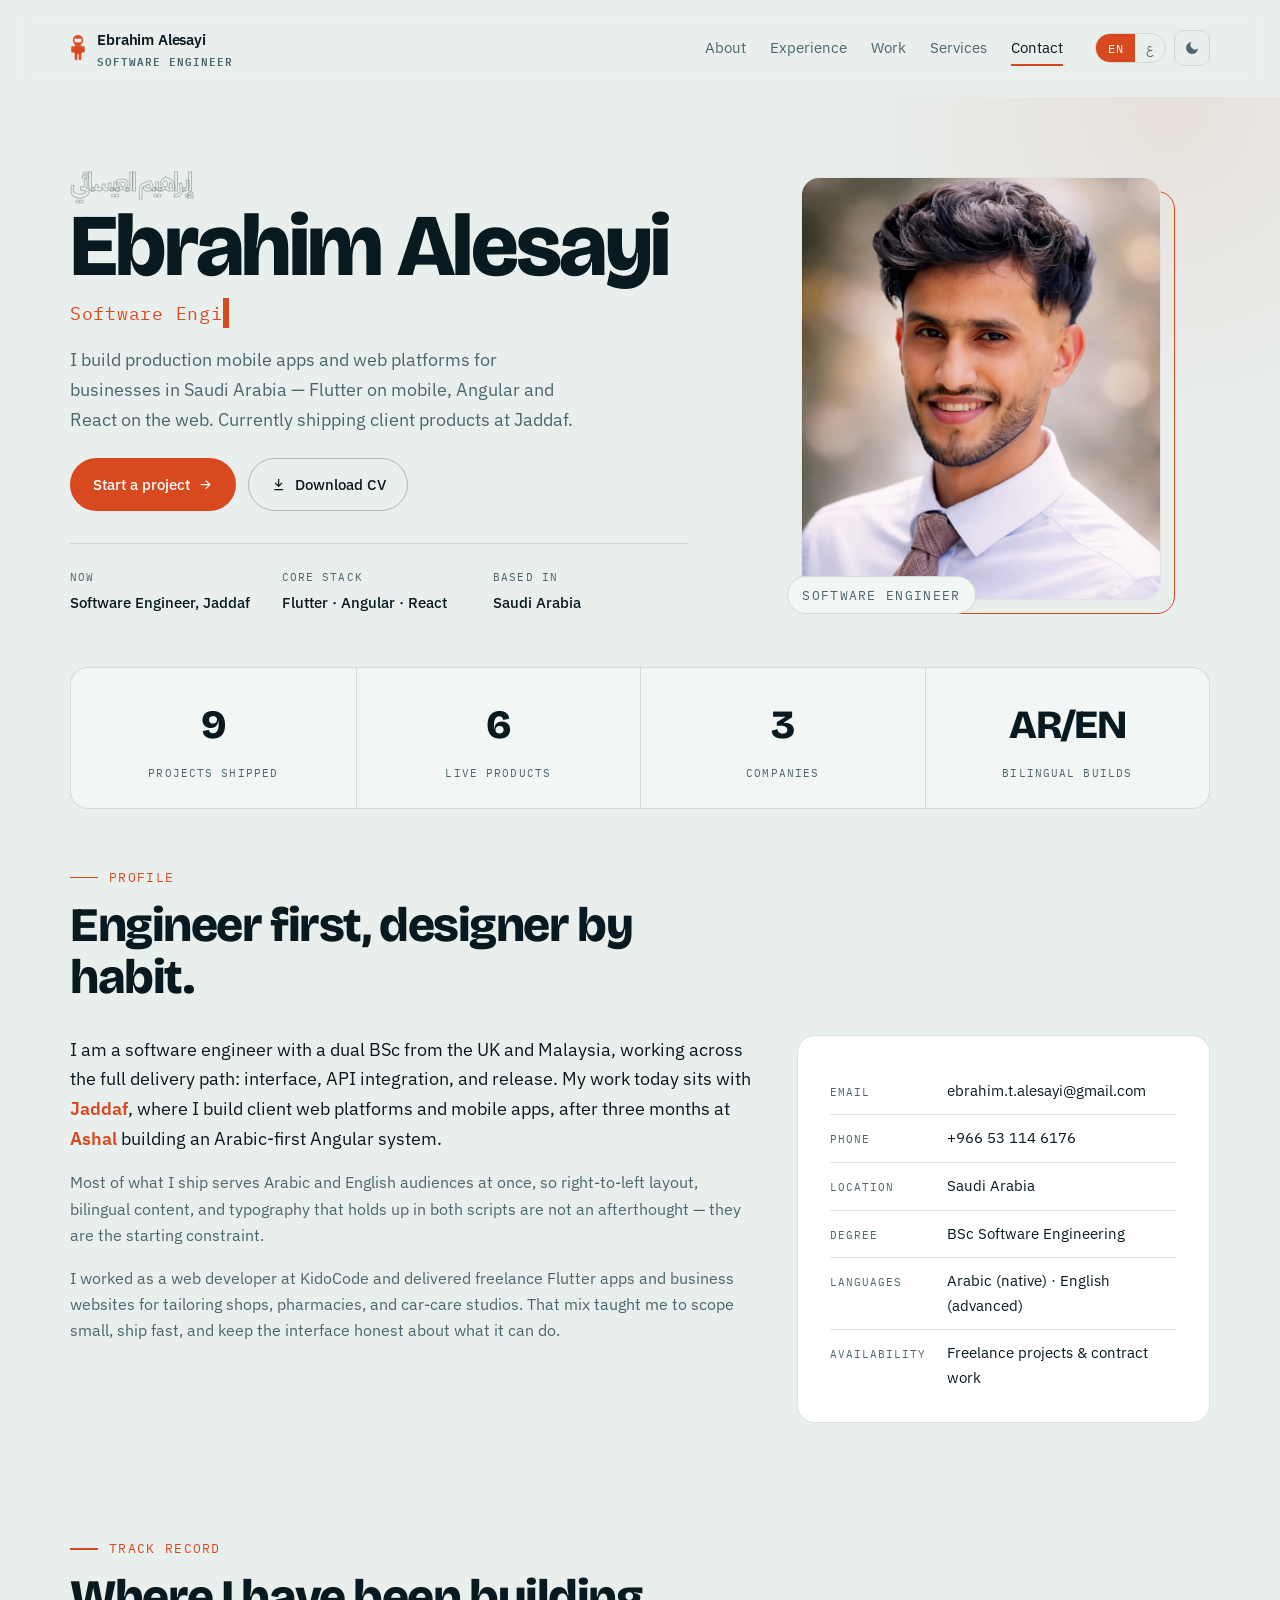
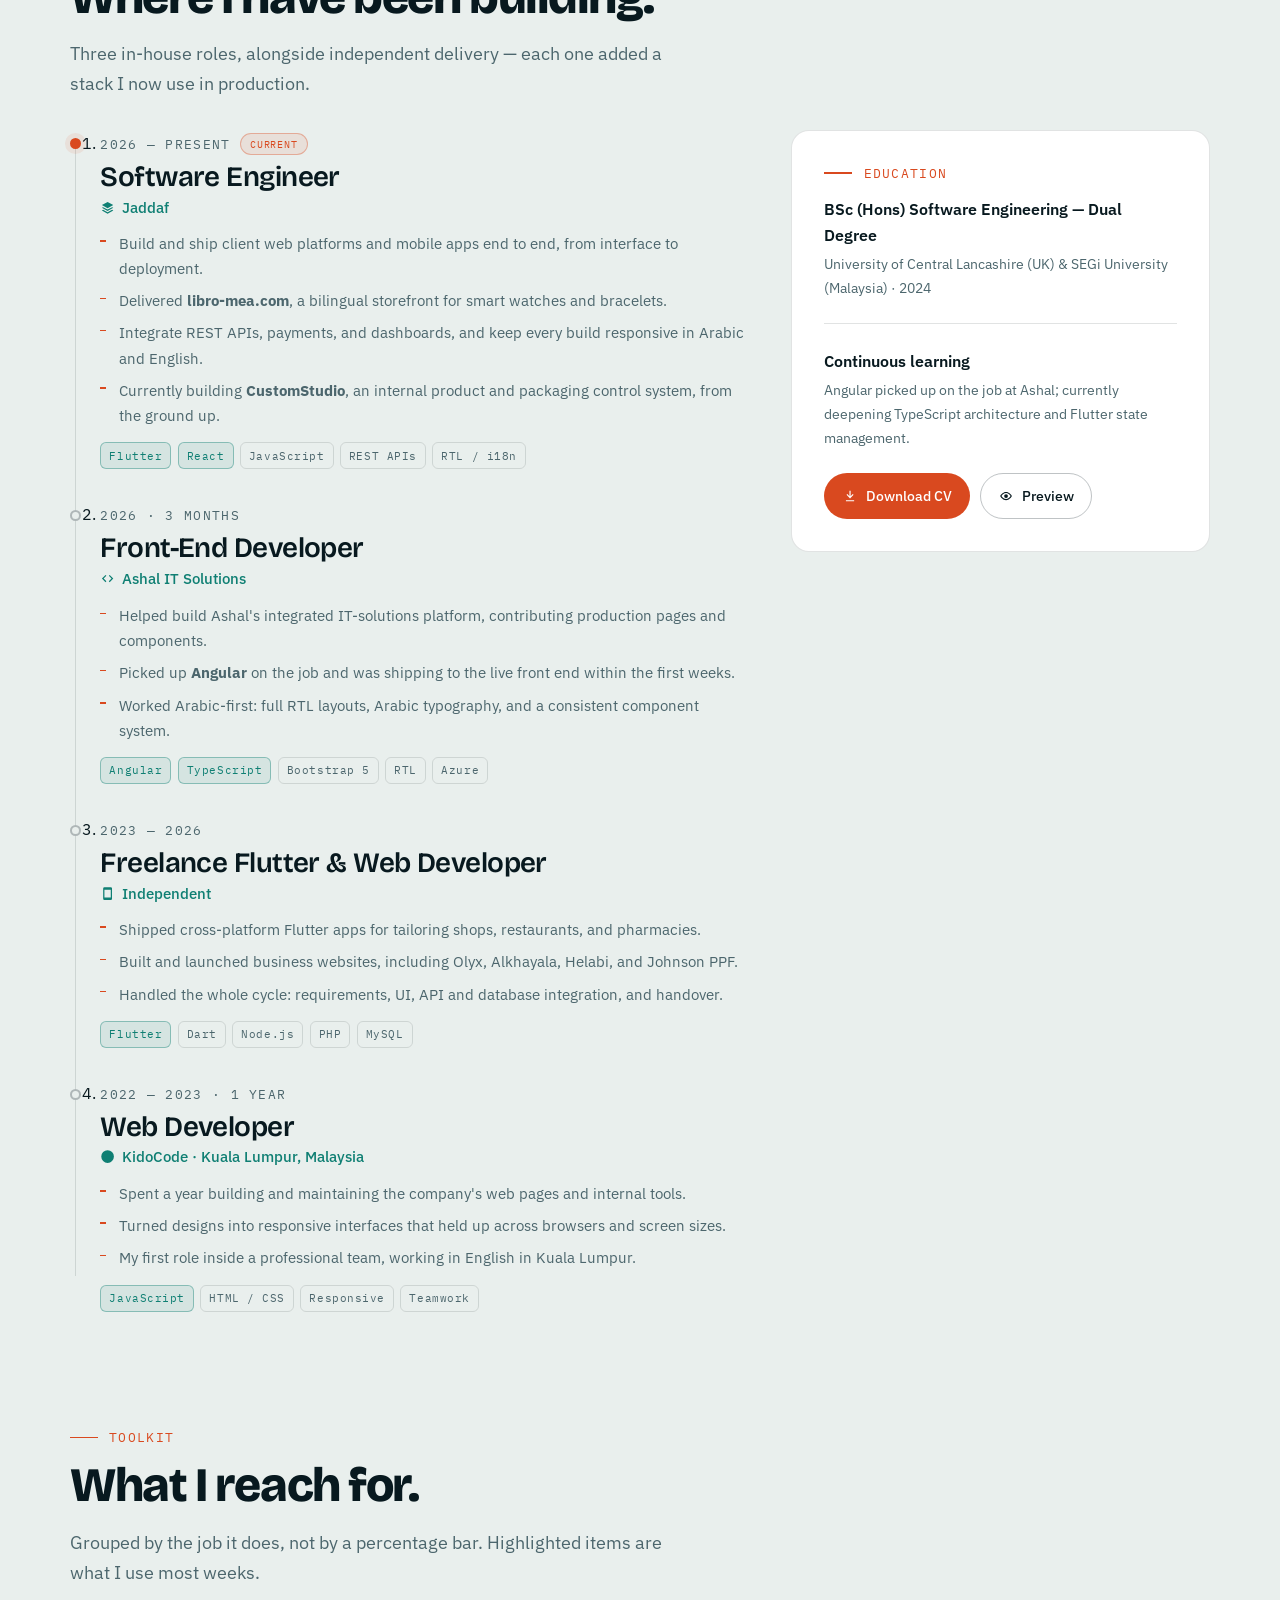
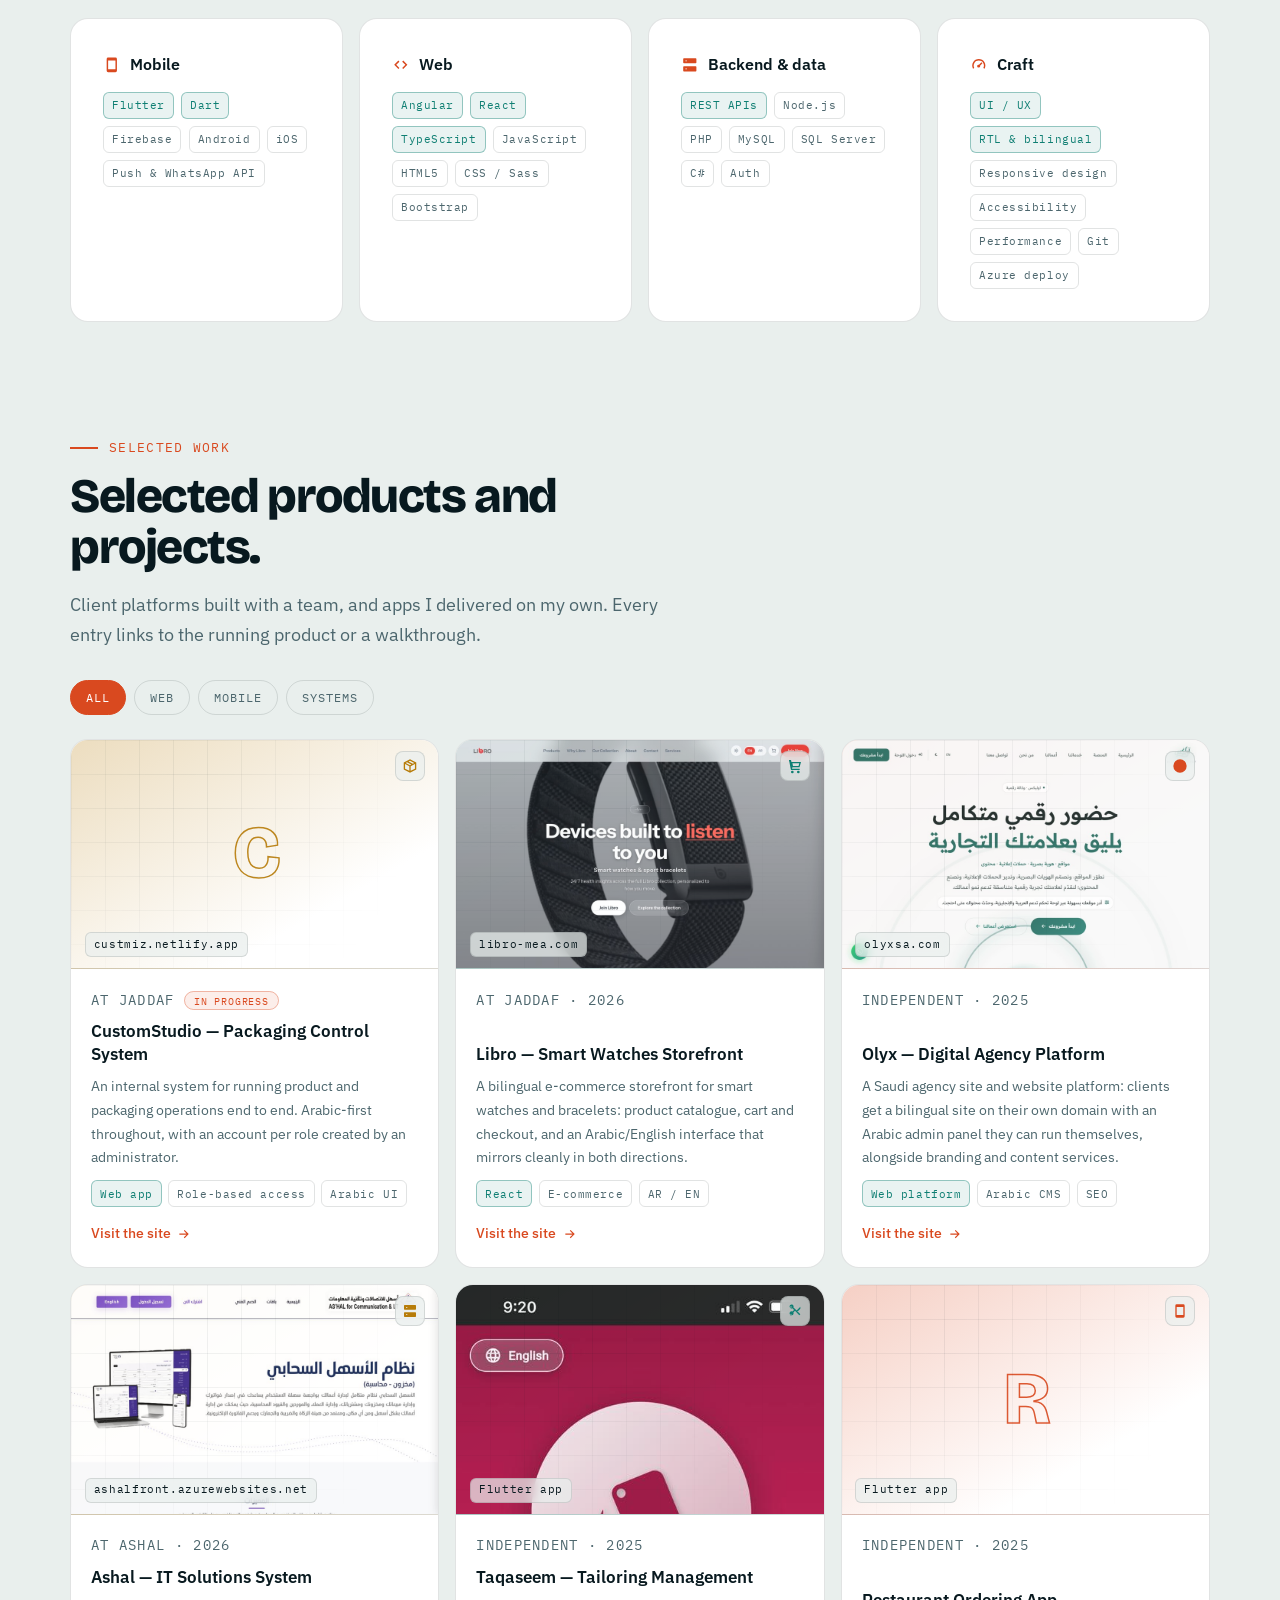
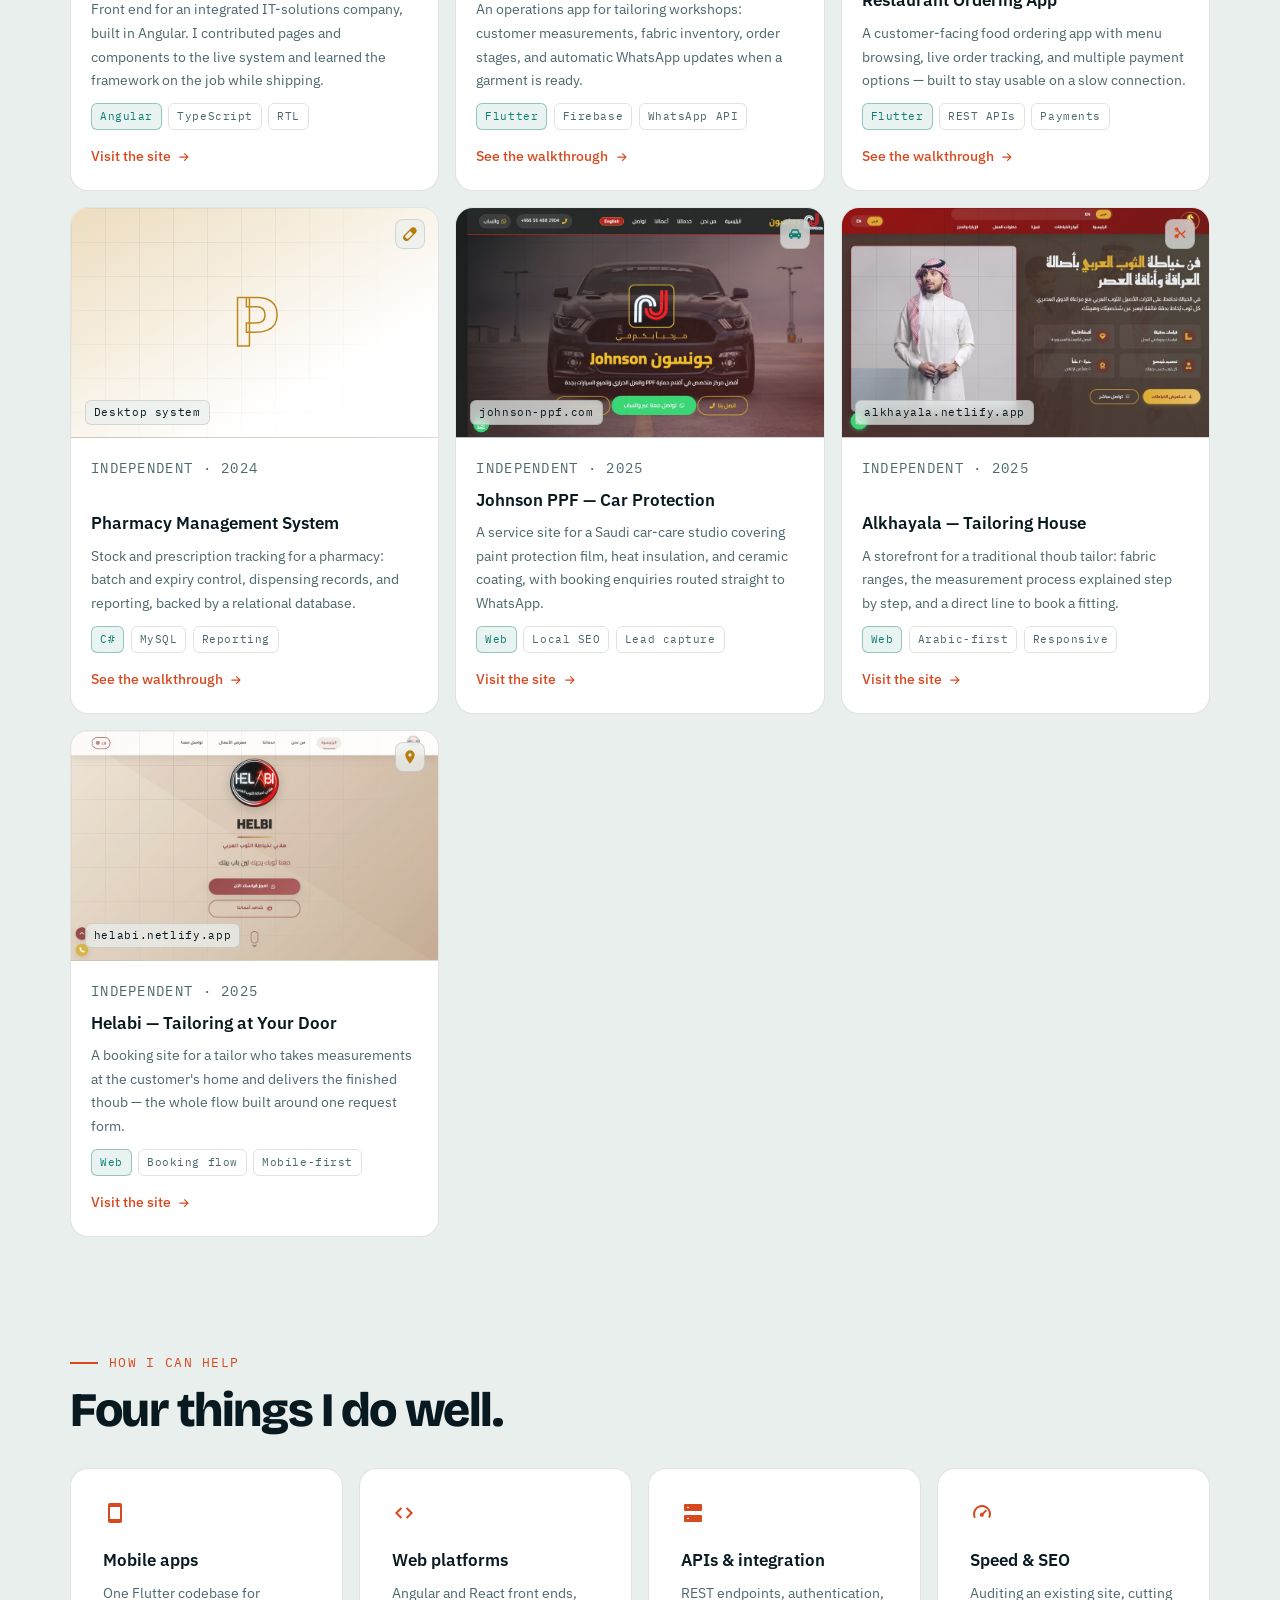
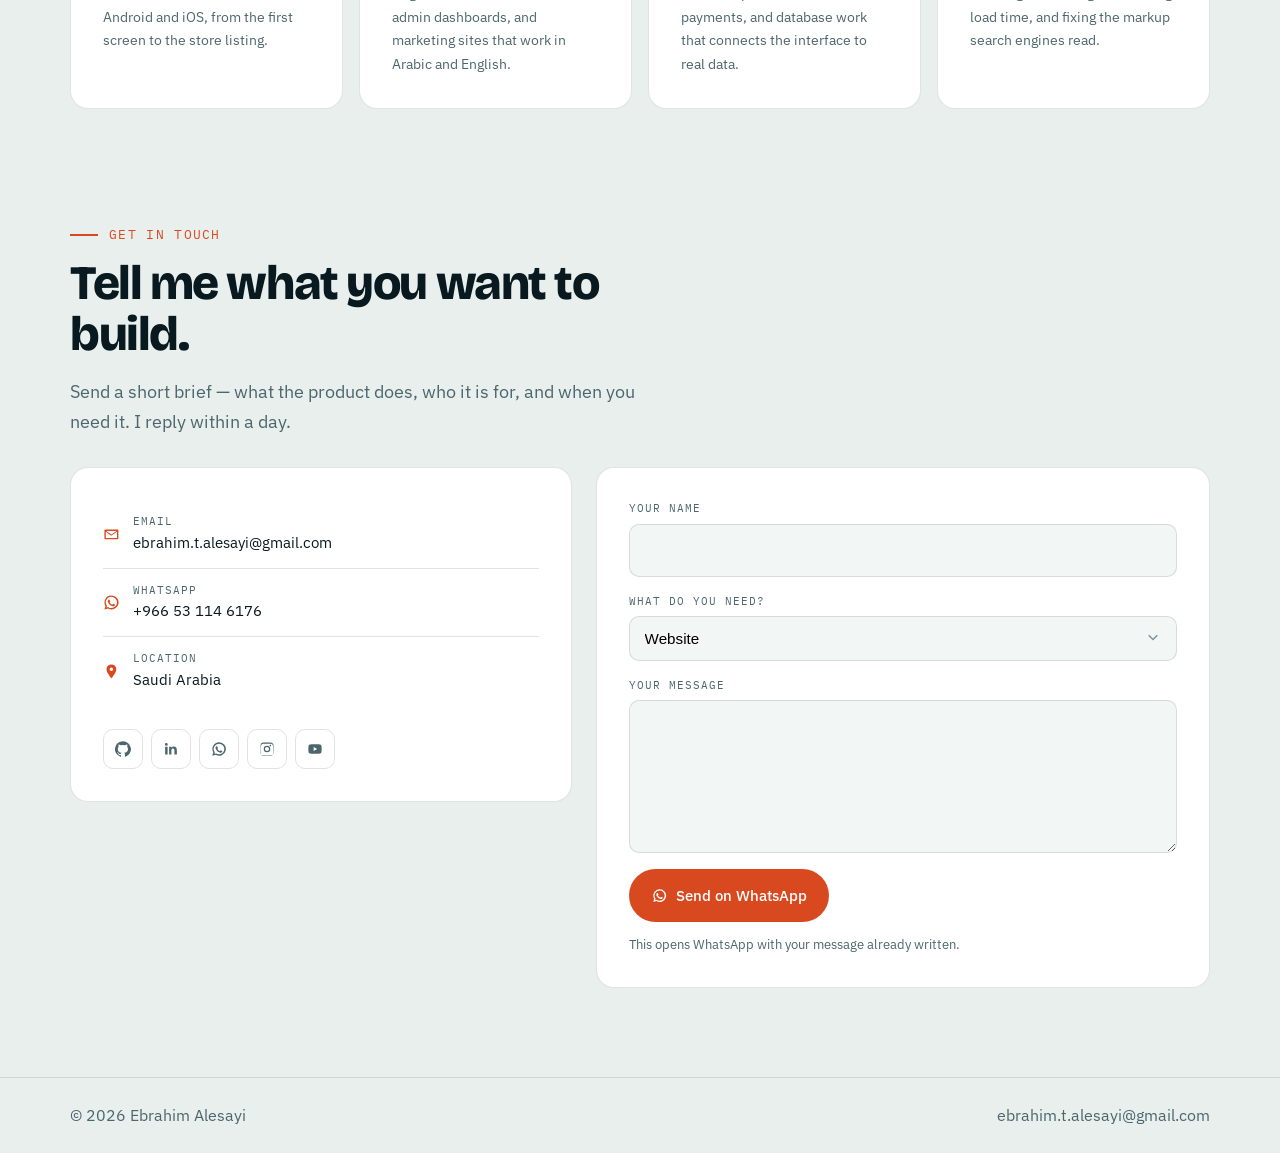
==== index.html @ 94f708e3 "Replace the template site with the current portfolio The old Bootstrap template version stays in the" ====
<!DOCTYPE html>
<html lang="en" dir="ltr">
<head>
<meta charset="UTF-8">
<meta name="viewport" content="width=device-width, initial-scale=1">
<title>Ebrahim Alesayi — Software Engineer, Web &amp; Mobile</title>
<meta name="description" content="Ebrahim Alesayi is a software engineer in Saudi Arabia building web platforms and mobile apps, front end to back end — currently at Jaddaf, previously Ashal.">
<meta name="author" content="Ebrahim Alesayi">
<meta name="theme-color" content="#08191F">
<link rel="canonical" href="https://ealesayi.netlify.app/">
<meta property="og:type" content="website">
<meta property="og:url" content="https://ealesayi.netlify.app/">
<meta property="og:title" content="Ebrahim Alesayi — Software Engineer">
<meta property="og:description" content="Web platforms and mobile apps, front end to back end, built in Saudi Arabia.">
<meta property="og:locale" content="en_US">
<meta property="og:locale:alternate" content="ar_SA">
<meta property="og:image" content="https://ealesayi.netlify.app/assets/img/og-card.jpg">
<meta property="og:image:width" content="1200">
<meta property="og:image:height" content="630">
<meta property="og:image:alt" content="Ebrahim Alesayi, Software Engineer, Web and Mobile">
<meta name="twitter:card" content="summary_large_image">
<meta name="twitter:image" content="https://ealesayi.netlify.app/assets/img/og-card.jpg">
<link rel="icon" type="image/svg+xml" href="data:image/svg+xml,%3Csvg xmlns='http://www.w3.org/2000/svg' viewBox='0 0 64 64'%3E%3Crect width='64' height='64' rx='16' fill='%23FF6A45'/%3E%3Cg fill='%23fff'%3E%3Crect x='16.5' y='30' width='6' height='15' rx='3'/%3E%3Crect x='41.5' y='30' width='6' height='15' rx='3'/%3E%3Crect x='24.5' y='45' width='6' height='17' rx='3'/%3E%3Crect x='33.5' y='45' width='6' height='17' rx='3'/%3E%3Crect x='21.5' y='27.5' width='21' height='20' rx='7'/%3E%3Cpath fill-rule='evenodd' d='M32 4a12 12 0 1 0 0 24 12 12 0 0 0 0-24zM23.5 12.6h17v3.4a5 5 0 0 1-5 5h-7a5 5 0 0 1-5-5z'/%3E%3C/g%3E%3C/svg%3E">

<script>
/* applied before first paint so the splash opens in the right theme */
(function(){try{var t=localStorage.getItem('theme')||(matchMedia('(prefers-color-scheme: light)').matches?'light':'dark');document.documentElement.setAttribute('data-theme',t);}catch(e){}})();
</script>
<link rel="preconnect" href="https://fonts.googleapis.com">
<link rel="preconnect" href="https://fonts.gstatic.com" crossorigin>
<link href="https://fonts.googleapis.com/css2?family=Bricolage+Grotesque:opsz,wght@12..96,600;12..96,800&family=IBM+Plex+Mono:wght@400;500&family=IBM+Plex+Sans:wght@400;500;600&family=IBM+Plex+Sans+Arabic:wght@400;500;600;700&display=swap" rel="stylesheet">

<script type="application/ld+json">
{
  "@context":"https://schema.org",
  "@type":"Person",
  "name":"Ebrahim Alesayi",
  "alternateName":"إبراهيم العيسائي",
  "jobTitle":"Software Engineer",
  "email":"mailto:ebrahim.t.alesayi@gmail.com",
  "address":{"@type":"PostalAddress","addressCountry":"SA"},
  "knowsLanguage":["ar","en"],
  "knowsAbout":["Flutter","Angular","React","JavaScript","TypeScript","Node.js","C#","REST APIs","SQL","UI/UX"],
  "alumniOf":[
    {"@type":"CollegeOrUniversity","name":"University of Central Lancashire (UCLan)"},
    {"@type":"CollegeOrUniversity","name":"SEGi University"}
  ],
  "sameAs":[
    "https://github.com/ealesayi",
    "https://sa.linkedin.com/in/ebrahimmatalesayi",
    "https://www.instagram.com/e_alesayi/",
    "https://www.youtube.com/channel/UCSou77la5_4vdW49zFJyF6g"
  ]
}
</script>

<style>
/* ============================================================
   Design tokens — "Red Sea ink"
   Dark is the default; light is a sea-mist ground.
   ============================================================ */
:root{
  --ink:#08191F;
  --ink-2:#0C232B;
  --surface:#102E37;
  --surface-2:#143844;
  --text:#E9E2D6;
  --muted:#93A9AD;
  --line:rgba(233,226,214,.13);
  --line-strong:rgba(233,226,214,.28);
  --coral:#FF6A45;
  --coral-soft:rgba(255,106,69,.14);
  --sea:#46C2AE;
  --sea-soft:rgba(70,194,174,.13);
  --saffron:#F0B93F;
  --shadow:0 18px 50px -24px rgba(0,0,0,.75);
  --ring:0 0 0 3px rgba(255,106,69,.45);

  --display:'Bricolage Grotesque','IBM Plex Sans Arabic',system-ui,sans-serif;
  --body:'IBM Plex Sans','IBM Plex Sans Arabic',system-ui,sans-serif;
  --mono:'IBM Plex Mono','IBM Plex Sans Arabic',ui-monospace,monospace;

  --s-1:.5rem; --s-2:.75rem; --s-3:1rem; --s-4:1.5rem;
  --s-5:2rem; --s-6:3rem; --s-7:4.5rem; --s-8:7rem;

  --t--1:.8125rem;
  --t-0:1rem;
  --t-1:1.125rem;
  --t-2:clamp(1.35rem,1.15rem + .9vw,1.75rem);
  --t-3:clamp(1.9rem,1.4rem + 2.2vw,3rem);
  --t-4:clamp(2.6rem,1.4rem + 5.4vw,5.5rem);

  --radius:18px;
  --radius-sm:10px;
  --maxw:1140px;
  color-scheme:dark;
}
html[data-theme="light"]{
  --ink:#E9EFED;
  --ink-2:#F2F6F5;
  --surface:#FFFFFF;
  --surface-2:#F6FAF9;
  --text:#08191F;
  --muted:#4C666D;
  --line:rgba(8,25,31,.12);
  --line-strong:rgba(8,25,31,.26);
  --coral:#D9491F;
  --coral-soft:rgba(217,73,31,.09);
  --sea:#0F7F73;
  --sea-soft:rgba(15,127,115,.09);
  --saffron:#B77C09;
  --shadow:0 16px 40px -26px rgba(8,25,31,.45);
  --ring:0 0 0 3px rgba(217,73,31,.35);
  color-scheme:light;
}

*,*::before,*::after{box-sizing:border-box;margin:0;padding:0}
html{scroll-behavior:smooth;scroll-padding-top:7rem;-webkit-text-size-adjust:100%}
body{
  background:var(--ink);
  color:var(--text);
  font-family:var(--body);
  font-size:var(--t-0);
  line-height:1.65;
  overflow-x:hidden;
  -webkit-font-smoothing:antialiased;
  transition:background .35s ease,color .35s ease;
}
img{max-width:100%;display:block}
a{color:inherit;text-decoration:none}
button,input,textarea{font:inherit;color:inherit}
:focus-visible{outline:none;box-shadow:var(--ring);border-radius:6px}
::selection{background:var(--coral);color:#fff}

.skip{
  position:absolute;inset-inline-start:1rem;top:-4rem;z-index:200;
  background:var(--coral);color:#fff;padding:.6rem 1rem;border-radius:8px;
  transition:top .2s ease;
}
.skip:focus{top:1rem}

.wrap{width:min(100% - 2.5rem,var(--maxw));margin-inline:auto}
@media (max-width:640px){ .wrap{width:min(100% - 2rem,var(--maxw))} }

/* ---------- shared type helpers ---------- */
.mono{
  font-family:var(--mono);
  font-size:var(--t--1);
  letter-spacing:.1em;
  text-transform:uppercase;
}
[dir="rtl"] .mono{letter-spacing:0}
.display{font-family:var(--display);font-weight:800;line-height:1.02;letter-spacing:-.03em}
[dir="rtl"] .display{letter-spacing:0;line-height:1.25}

/* ---------- reveal ---------- */
.reveal{opacity:0;transform:translateY(20px);transition:opacity .7s cubic-bezier(.22,1,.36,1),transform .7s cubic-bezier(.22,1,.36,1);transition-delay:var(--d,0ms)}
.reveal.in{opacity:1;transform:none}
@media (prefers-reduced-motion:reduce){
  html{scroll-behavior:auto}
  .reveal{opacity:1;transform:none;transition:none}
  *,*::before,*::after{animation-duration:.001ms!important;transition-duration:.001ms!important}
}

/* ---------- scroll progress ---------- */
#progress{
  position:fixed;top:0;inset-inline-start:0;height:2px;width:0;
  background:linear-gradient(90deg,var(--coral),var(--saffron),var(--sea));
  z-index:120;
}

/* ============================================================
   Splash — the astronaut runs while the work it does orbits it.
   Pure CSS, so it clears itself even if JavaScript never runs.
   ============================================================ */
.splash{
  position:fixed;inset:0;z-index:9999;
  display:grid;place-items:center;
  background:var(--ink);
  animation:splashOut .35s cubic-bezier(.7,0,.3,1) 1.5s forwards;
}
.splash-inner{display:grid;justify-items:center;gap:1.1rem}
.splash-scene{position:relative;width:230px;height:230px}

.runner{
  /* physical left, not inset-inline-start: the orbs around it are placed with
     physical coordinates too, so a logical property would shift it in Arabic */
  position:absolute;left:50%;top:50%;
  translate:-50% -50%;
  color:var(--text);
  animation:runnerIn .5s cubic-bezier(.22,1,.36,1) both;
}
.runner .astro-svg{width:38px;height:66px;display:block}
/* it stands still here — only a slow look left and right */
.splash .limb,.splash .astro-bob{animation:none}
.head{transform-box:view-box;transform-origin:32px 16px}
.runner .head{animation:lookAround 1.5s cubic-bezier(.45,0,.55,1) infinite}

.orb{
  position:absolute;width:34px;height:34px;
  display:grid;place-items:center;border-radius:11px;
  background:var(--surface);border:1px solid var(--line);
  color:var(--muted);
  animation:orbIn .5s cubic-bezier(.22,1,.36,1) both;
}
.orb .svg{width:17px;height:17px;animation:orbFloat 2.8s ease-in-out infinite}
.o1{left:98px;top:10px;animation-delay:.12s}
.o2{left:182px;top:71px;animation-delay:.21s}
.o3{left:150px;top:169px;animation-delay:.30s}
.o4{left:46px;top:169px;animation-delay:.39s;color:var(--coral);border-color:color-mix(in srgb,var(--coral) 40%,transparent)}
.o5{left:14px;top:71px;animation-delay:.48s}
.o2 .svg{animation-delay:-.5s}.o3 .svg{animation-delay:-1s}.o4 .svg{animation-delay:-1.5s}.o5 .svg{animation-delay:-2s}

.splash-name{
  font-family:var(--mono);font-size:.7rem;letter-spacing:.32em;
  color:var(--muted);animation:fadeUp .3s ease .55s both;
}
.splash-bar{display:block;width:96px;height:2px;border-radius:2px;background:var(--line);overflow:hidden}
.splash-bar i{
  display:block;height:100%;width:100%;background:var(--coral);
  transform:scaleX(0);transform-origin:left;
  animation:bar .95s linear .35s forwards;
}
[dir="rtl"] .splash-bar i{transform-origin:right}

@keyframes runnerIn{from{opacity:0;transform:scale(.8)}to{opacity:1;transform:none}}
@keyframes orbIn{from{opacity:0;transform:scale(.5)}to{opacity:1;transform:none}}
@keyframes orbFloat{0%,100%{transform:translateY(-2px)}50%{transform:translateY(2px)}}
@keyframes lookAround{
  0%{transform:perspective(240px) rotateY(0deg)}
  27%{transform:perspective(240px) rotateY(28deg)}
  60%{transform:perspective(240px) rotateY(-28deg)}
  88%,100%{transform:perspective(240px) rotateY(0deg)}
}
@keyframes fadeUp{from{opacity:0;transform:translateY(6px)}to{opacity:1;transform:none}}
@keyframes bar{to{transform:scaleX(1)}}
@keyframes splashOut{to{opacity:0;visibility:hidden;transform:scale(1.03)}}
@media (max-width:400px){.splash-scene{scale:.86}}
@media (prefers-reduced-motion:reduce){.splash{display:none}}

/* ============================================================
   One astronaut, living in the header. On page load it climbs the
   name next to it, holds on the cap, turns on the spot, then
   back-flips off and stays put. Clicking it replays the routine.
   --climb and --shift are measured in JS; --dir mirrors the whole
   routine for Arabic, both rotations included.
   ============================================================ */
.astro-svg .suit,.astro-svg .helmet,.astro-svg .limb rect{fill:currentColor}
.brand-mark .astro-bob{animation:astroBob 10s linear 1s 1 both}
.limb,.limb .tuck{transform-box:view-box}
.arm-l{transform-origin:19.5px 32px;animation:gaitB 10s linear 1s 1 both}
.arm-r{transform-origin:44.5px 32px;animation:gaitA 10s linear 1s 1 both}
.leg-l{transform-origin:27.5px 46px;animation:gaitA 10s linear 1s 1 both}
.leg-r{transform-origin:36.5px 46px;animation:gaitB 10s linear 1s 1 both}
.arm-l .tuck{transform-origin:19.5px 32px;animation:tuckArmL 10s linear 1s 1 both}
.arm-r .tuck{transform-origin:44.5px 32px;animation:tuckArmR 10s linear 1s 1 both}
.leg-l .tuck{transform-origin:27.5px 46px;animation:tuckLegL 10s linear 1s 1 both}
.leg-r .tuck{transform-origin:36.5px 46px;animation:tuckLegR 10s linear 1s 1 both}

@keyframes astroRoutine{
  0%{transform:translate(0px,0px) perspective(280px) rotateY(0deg) rotate(0deg) scale(1,1)}
  7.0%{transform:translate(0px,0px) perspective(280px) rotateY(0deg) rotate(0deg) scale(1,1)}
  11.71%{transform:translate(calc(var(--shift,30px) * var(--dir,1) * 0.143),calc(var(--climb,32px) * -0.143)) perspective(280px) rotateY(0deg) rotate(0deg) scale(1,1);animation-timing-function:ease-in-out}
  16.43%{transform:translate(calc(var(--shift,30px) * var(--dir,1) * 0.286),calc(var(--climb,32px) * -0.286)) perspective(280px) rotateY(0deg) rotate(0deg) scale(1,1);animation-timing-function:ease-in-out}
  21.14%{transform:translate(calc(var(--shift,30px) * var(--dir,1) * 0.429),calc(var(--climb,32px) * -0.429)) perspective(280px) rotateY(0deg) rotate(0deg) scale(1,1);animation-timing-function:ease-in-out}
  25.86%{transform:translate(calc(var(--shift,30px) * var(--dir,1) * 0.571),calc(var(--climb,32px) * -0.571)) perspective(280px) rotateY(0deg) rotate(0deg) scale(1,1);animation-timing-function:ease-in-out}
  30.57%{transform:translate(calc(var(--shift,30px) * var(--dir,1) * 0.714),calc(var(--climb,32px) * -0.714)) perspective(280px) rotateY(0deg) rotate(0deg) scale(1,1);animation-timing-function:ease-in-out}
  35.29%{transform:translate(calc(var(--shift,30px) * var(--dir,1) * 0.857),calc(var(--climb,32px) * -0.857)) perspective(280px) rotateY(0deg) rotate(0deg) scale(1,1);animation-timing-function:ease-in-out}
  40.0%{transform:translate(calc(var(--shift,30px) * var(--dir,1)),calc(var(--climb,32px) * -1.0)) perspective(280px) rotateY(0deg) rotate(0deg) scale(1,1);animation-timing-function:ease-in-out}
  47.0%{transform:translate(calc(var(--shift,30px) * var(--dir,1)),calc(var(--climb,32px) * -1)) perspective(280px) rotateY(0deg) rotate(0deg) scale(1,1)}
  56.0%{transform:translate(calc(var(--shift,30px) * var(--dir,1)),calc(var(--climb,32px) * -1)) perspective(280px) rotateY(calc(360deg * var(--dir,1))) rotate(0deg) scale(1,1);animation-timing-function:cubic-bezier(.5,.02,.5,.98)}
  59.0%{transform:translate(calc(var(--shift,30px) * var(--dir,1)),calc(var(--climb,32px) * -1)) perspective(280px) rotateY(calc(360deg * var(--dir,1))) rotate(0deg) scale(1.14,0.84);animation-timing-function:cubic-bezier(.2,.8,.35,1)}
  63.5%{transform:translate(calc(var(--shift,30px) * var(--dir,1) * 0.78),calc(var(--climb,32px) * -1.07)) perspective(280px) rotateY(calc(360deg * var(--dir,1))) rotate(calc(-120deg * var(--dir,1))) scale(1,1);animation-timing-function:linear}
  66.5%{transform:translate(calc(var(--shift,30px) * var(--dir,1) * 0.55),calc(var(--climb,32px) * -1.12)) perspective(280px) rotateY(calc(360deg * var(--dir,1))) rotate(calc(-200deg * var(--dir,1))) scale(1,1);animation-timing-function:cubic-bezier(.4,0,.85,.5)}
  70.0%{transform:translate(0px,0px) perspective(280px) rotateY(calc(360deg * var(--dir,1))) rotate(calc(-360deg * var(--dir,1))) scale(1,1)}
  72.0%{transform:translate(0px,0px) perspective(280px) rotateY(calc(360deg * var(--dir,1))) rotate(calc(-360deg * var(--dir,1))) scale(1.18,0.82)}
  74%{transform:translate(0px,0px) perspective(280px) rotateY(calc(360deg * var(--dir,1))) rotate(calc(-360deg * var(--dir,1))) scale(1,1)}
  100%{transform:translate(0px,0px) perspective(280px) rotateY(calc(360deg * var(--dir,1))) rotate(calc(-360deg * var(--dir,1))) scale(1,1)}
}
@keyframes gaitA{
  0%,7.0%{transform:rotate(0deg) scaleY(1)}
  9.36%{transform:rotate(17deg) scaleY(0.9);animation-timing-function:ease-in-out}
  11.71%{transform:rotate(0deg) scaleY(1);animation-timing-function:ease-in-out}
  14.07%{transform:rotate(-15deg) scaleY(1);animation-timing-function:ease-in-out}
  16.43%{transform:rotate(0deg) scaleY(1);animation-timing-function:ease-in-out}
  18.79%{transform:rotate(17deg) scaleY(0.9);animation-timing-function:ease-in-out}
  21.14%{transform:rotate(0deg) scaleY(1);animation-timing-function:ease-in-out}
  23.5%{transform:rotate(-15deg) scaleY(1);animation-timing-function:ease-in-out}
  25.86%{transform:rotate(0deg) scaleY(1);animation-timing-function:ease-in-out}
  28.21%{transform:rotate(17deg) scaleY(0.9);animation-timing-function:ease-in-out}
  30.57%{transform:rotate(0deg) scaleY(1);animation-timing-function:ease-in-out}
  32.93%{transform:rotate(-15deg) scaleY(1);animation-timing-function:ease-in-out}
  35.29%{transform:rotate(0deg) scaleY(1);animation-timing-function:ease-in-out}
  37.64%{transform:rotate(17deg) scaleY(0.9);animation-timing-function:ease-in-out}
  40.0%{transform:rotate(0deg) scaleY(1);animation-timing-function:ease-in-out}
  100%{transform:rotate(0deg) scaleY(1)}
}
@keyframes gaitB{
  0%,7.0%{transform:rotate(0deg) scaleY(1)}
  9.36%{transform:rotate(-15deg) scaleY(1);animation-timing-function:ease-in-out}
  11.71%{transform:rotate(0deg) scaleY(1);animation-timing-function:ease-in-out}
  14.07%{transform:rotate(17deg) scaleY(0.9);animation-timing-function:ease-in-out}
  16.43%{transform:rotate(0deg) scaleY(1);animation-timing-function:ease-in-out}
  18.79%{transform:rotate(-15deg) scaleY(1);animation-timing-function:ease-in-out}
  21.14%{transform:rotate(0deg) scaleY(1);animation-timing-function:ease-in-out}
  23.5%{transform:rotate(17deg) scaleY(0.9);animation-timing-function:ease-in-out}
  25.86%{transform:rotate(0deg) scaleY(1);animation-timing-function:ease-in-out}
  28.21%{transform:rotate(-15deg) scaleY(1);animation-timing-function:ease-in-out}
  30.57%{transform:rotate(0deg) scaleY(1);animation-timing-function:ease-in-out}
  32.93%{transform:rotate(17deg) scaleY(0.9);animation-timing-function:ease-in-out}
  35.29%{transform:rotate(0deg) scaleY(1);animation-timing-function:ease-in-out}
  37.64%{transform:rotate(-15deg) scaleY(1);animation-timing-function:ease-in-out}
  40.0%{transform:rotate(0deg) scaleY(1);animation-timing-function:ease-in-out}
  100%{transform:rotate(0deg) scaleY(1)}
}
@keyframes tuckLegL{
  0%,59%{transform:rotate(0deg) scaleY(1)}
  62%{transform:rotate(125deg) scaleY(0.78);animation-timing-function:ease-out}
  67%{transform:rotate(125deg) scaleY(0.78)}
  69.5%{transform:rotate(0deg) scaleY(1)}
  100%{transform:rotate(0deg) scaleY(1)}
}
@keyframes tuckLegR{
  0%,59%{transform:rotate(0deg) scaleY(1)}
  62%{transform:rotate(-125deg) scaleY(0.78);animation-timing-function:ease-out}
  67%{transform:rotate(-125deg) scaleY(0.78)}
  69.5%{transform:rotate(0deg) scaleY(1)}
  100%{transform:rotate(0deg) scaleY(1)}
}
@keyframes tuckArmL{
  0%,59%{transform:rotate(0deg) scaleY(1)}
  62%{transform:rotate(118deg) scaleY(0.74);animation-timing-function:ease-out}
  67%{transform:rotate(118deg) scaleY(0.74)}
  69.5%{transform:rotate(0deg) scaleY(1)}
  100%{transform:rotate(0deg) scaleY(1)}
}
@keyframes tuckArmR{
  0%,59%{transform:rotate(0deg) scaleY(1)}
  62%{transform:rotate(-118deg) scaleY(0.74);animation-timing-function:ease-out}
  67%{transform:rotate(-118deg) scaleY(0.74)}
  69.5%{transform:rotate(0deg) scaleY(1)}
  100%{transform:rotate(0deg) scaleY(1)}
}
@keyframes astroBob{
  0%,7.0%{transform:translateY(0)}
  8.18%{transform:translateY(-1.6px)}
  10.54%{transform:translateY(-0.4px)}
  12.89%{transform:translateY(-1.6px)}
  15.25%{transform:translateY(-0.4px)}
  17.61%{transform:translateY(-1.6px)}
  19.96%{transform:translateY(-0.4px)}
  22.32%{transform:translateY(-1.6px)}
  24.68%{transform:translateY(-0.4px)}
  27.04%{transform:translateY(-1.6px)}
  29.39%{transform:translateY(-0.4px)}
  31.75%{transform:translateY(-1.6px)}
  34.11%{transform:translateY(-0.4px)}
  36.46%{transform:translateY(-1.6px)}
  38.82%{transform:translateY(-0.4px)}
  40.0%{transform:translateY(0)}
  84%{transform:translateY(-1.6px)}
  100%{transform:translateY(0)}
}
/* no name beside it on phones, so nothing to climb */
@media (max-width:640px){
  .brand-mark{animation:none;transform:none}
  .limb,.limb .tuck,.astro-bob{animation:none}
  .limb{animation:none}
}
@media (prefers-reduced-motion:reduce){
  .brand-mark,.astro-bob,.limb,.limb .tuck{animation:none!important;transform:none!important}
}

/* ============================================================
   Nav
   ============================================================ */
.nav{
  position:sticky;top:0;z-index:100;
  backdrop-filter:blur(14px);-webkit-backdrop-filter:blur(14px);
  background:color-mix(in srgb,var(--ink) 82%,transparent);
  border-bottom:1px solid transparent;
  transition:border-color .3s ease,background .3s ease;
}
.nav.stuck{border-bottom-color:var(--line)}
.nav-in{display:flex;align-items:center;gap:var(--s-4);height:6rem}
.brand{display:flex;align-items:center;gap:.7rem;font-weight:600;letter-spacing:-.01em}
.brand-mark{
  flex:none;display:grid;place-items:center;
  color:var(--coral);
  /* @keyframes astroRoutine: plays once on load, then holds the rest pose.
     Click the mark to replay it. */
  animation:astroRoutine 10s linear 1s 1 both;
}
.brand-mark .svg{width:16px;height:27px}
.brand-mark .astro-svg{width:16px;height:27px}
[dir="rtl"] .brand-mark{--dir:-1}
.brand-name{font-size:.95rem}
.brand-role{display:block;color:var(--muted);font-family:var(--mono);font-size:.68rem;letter-spacing:.09em;text-transform:uppercase}
[dir="rtl"] .brand-role{letter-spacing:0}

.nav-links{margin-inline-start:auto;display:flex;align-items:center;gap:var(--s-4)}
.nav-links > a{
  position:relative;font-size:.92rem;color:var(--muted);
  padding-block:.35rem;transition:color .2s ease;
}
.nav-links > a::after{
  content:"";position:absolute;inset-inline-start:0;bottom:0;height:1.5px;width:0;
  background:var(--coral);transition:width .25s ease;
}
.nav-links > a:hover,.nav-links > a.current{color:var(--text)}
.nav-links > a:hover::after,.nav-links > a.current::after{width:100%}

.nav-tools{display:flex;align-items:center;gap:.5rem;margin-inline-start:.5rem}
.lang{display:flex;border:1px solid var(--line);border-radius:999px;overflow:hidden}
.lang button{
  background:none;border:0;cursor:pointer;padding:.3rem .7rem;
  font-family:var(--mono);font-size:.72rem;letter-spacing:.08em;color:var(--muted);
  transition:background .2s ease,color .2s ease;
}
.lang button[aria-pressed="true"]{background:var(--coral);color:#fff}
.icon-btn{
  width:36px;height:36px;display:grid;place-items:center;cursor:pointer;
  border:1px solid var(--line);border-radius:10px;background:none;color:var(--muted);
  transition:color .2s ease,border-color .2s ease,background .2s ease;
}
.icon-btn:hover{color:var(--text);border-color:var(--line-strong);background:var(--surface)}
.burger{display:none}
.svg{width:1em;height:1em;fill:currentColor;flex:none}

/* the scrim only exists alongside the drawer */
.nav-scrim{display:none}

@media (max-width:900px){
  /* a backdrop-filter makes .nav the containing block for its position:fixed children,
     which would trap the drawer inside the header — drop it where the drawer lives */
  .nav{backdrop-filter:none;-webkit-backdrop-filter:none;background:var(--ink)}
  .nav-in{height:4.2rem}
  /* the drawer is a child of .nav, so the close button needs to outrank it here */
  .burger{display:grid;position:relative;z-index:100}
  .nav.menu-open{background:var(--ink-2)}

  .nav-scrim{
    display:block;position:fixed;inset:0;z-index:98;
    background:rgba(3,12,16,.6);
    opacity:0;visibility:hidden;
    transition:opacity .3s ease,visibility .3s ease;
  }
  .nav-scrim.show{opacity:1;visibility:visible}

  /* slide-in drawer, anchored to the reading-end edge in both directions */
  .nav-links{
    position:fixed;z-index:99;
    inset-block:0;inset-inline-end:0;
    width:min(82vw,330px);
    flex-direction:column;align-items:stretch;gap:0;
    margin-inline-start:0;
    background:var(--ink-2);
    border-inline-start:1px solid var(--line);
    box-shadow:0 0 60px -12px rgba(0,0,0,.7);
    padding:calc(4.2rem + var(--s-4)) 1.5rem var(--s-5);
    overflow-y:auto;overscroll-behavior:contain;
    visibility:hidden;
    transform:translateX(101%);
    transition:transform .38s cubic-bezier(.22,1,.36,1),visibility .38s;
  }
  [dir="rtl"] .nav-links{transform:translateX(-101%)}
  .nav-links.open{transform:none;visibility:visible}

  .nav-links > a{
    padding-block:.95rem;border-bottom:1px solid var(--line);
    font-size:1.05rem;color:var(--text);
  }
  .nav-links > a::after{display:none}
  .nav-links > a.current{color:var(--coral)}
  /* auto margins on both sides centre the controls and push the menu to the corner */
  .nav-tools{margin-inline:auto}
  .burger{margin-inline-start:0}
  .lang button{padding:.45rem 1rem;min-height:44px}
  .icon-btn{width:44px;height:44px}
}

/* ============================================================
   Hero
   ============================================================ */
.hero{padding-block:clamp(2.25rem,5vw,4rem) clamp(2rem,4vw,3.25rem);position:relative;overflow:hidden}
.hero::before{
  content:"";position:absolute;z-index:-1;
  width:46rem;height:46rem;border-radius:50%;
  inset-block-start:-22rem;inset-inline-end:-16rem;
  background:radial-gradient(circle,var(--coral-soft),transparent 62%);
  pointer-events:none;
}
.hero-grid{display:grid;grid-template-columns:1.15fr .85fr;gap:clamp(2rem,5vw,4.5rem);align-items:center}

/* signature: the name set twice, once per script — outline above, solid below */
.name{position:relative;font-size:var(--t-4);margin-bottom:.4rem;margin-top:.25rem}
.name-ghost{
  display:block;font-size:.3em;font-weight:600;line-height:1.3;
  color:transparent;-webkit-text-stroke:1px var(--line-strong);
  margin-bottom:.1em;
}
.name-solid{display:block}

.role{
  font-family:var(--mono);font-size:clamp(.95rem,.85rem + .4vw,1.15rem);
  color:var(--coral);letter-spacing:.04em;min-height:1.7em;margin-bottom:var(--s-3);
}
.role .caret{display:inline-block;width:.6ch;background:var(--coral);color:transparent;animation:blink 1.05s steps(1) infinite}
@keyframes blink{50%{opacity:0}}

.pitch{color:var(--muted);max-width:46ch;font-size:var(--t-1);margin-bottom:var(--s-4)}
.hero-cta{display:flex;flex-wrap:wrap;gap:.75rem;margin-bottom:var(--s-5)}

.btn{
  display:inline-flex;align-items:center;gap:.55rem;cursor:pointer;
  padding:.8rem 1.35rem;border-radius:999px;border:1px solid transparent;
  font-weight:500;font-size:.95rem;
  transition:transform .2s ease,background .2s ease,border-color .2s ease,color .2s ease;
}
.btn-primary{background:var(--coral);color:#fff}
.btn-primary:hover{transform:translateY(-2px);background:color-mix(in srgb,var(--coral) 86%,#000)}
.btn-ghost{border-color:var(--line-strong);color:var(--text)}
.btn-ghost:hover{transform:translateY(-2px);border-color:var(--coral);color:var(--coral)}

.hero-facts{display:grid;grid-template-columns:repeat(3,minmax(0,1fr));gap:var(--s-3);border-top:1px solid var(--line);padding-top:var(--s-4)}
.fact dt{color:var(--muted);font-family:var(--mono);font-size:.7rem;letter-spacing:.1em;text-transform:uppercase;margin-bottom:.3rem}
[dir="rtl"] .fact dt{letter-spacing:0}
.fact dd{font-size:.92rem;font-weight:500}

/* portrait */
.portrait{position:relative;justify-self:center;width:min(100%,360px)}
.portrait-frame{
  position:absolute;inset:0;border:1px solid var(--coral);border-radius:var(--radius);
  transform:translate(14px,14px);
}
[dir="rtl"] .portrait-frame{transform:translate(-14px,14px)}
.portrait img{
  position:relative;border-radius:var(--radius);width:100%;height:auto;
  aspect-ratio:1024/1203;object-fit:cover;
  border:1px solid var(--line);background:var(--surface);
}
.portrait-tag{
  position:absolute;inset-block-end:-.9rem;inset-inline-start:-.9rem;
  background:var(--ink-2);border:1px solid var(--line);border-radius:999px;
  padding:.45rem .9rem;color:var(--muted);box-shadow:var(--shadow);
}
@media (max-width:900px){
  .hero-grid{grid-template-columns:1fr;gap:var(--s-5)}
  .portrait{order:-1;width:min(100%,260px);justify-self:start}
}
@media (max-width:520px){
  .hero-facts{grid-template-columns:1fr;gap:var(--s-2)}
  .fact{display:flex;justify-content:space-between;gap:1rem;align-items:baseline}
  .fact dt{margin-bottom:0}
}

/* ============================================================
   Metrics strip
   ============================================================ */
.metrics{
  display:grid;grid-template-columns:repeat(4,minmax(0,1fr));
  border:1px solid var(--line);border-radius:var(--radius);
  background:var(--ink-2);overflow:hidden;
}
.metric{padding:var(--s-4) var(--s-3);text-align:center;border-inline-start:1px solid var(--line)}
.metric:first-child{border-inline-start:0}
.metric b{display:block;font-family:var(--display);font-weight:800;font-size:clamp(1.7rem,1.2rem + 1.8vw,2.5rem);letter-spacing:-.03em;color:var(--text)}
.metric span{color:var(--muted);font-family:var(--mono);font-size:.7rem;letter-spacing:.1em;text-transform:uppercase}
[dir="rtl"] .metric span{letter-spacing:0}
@media (max-width:640px){
  .metrics{grid-template-columns:repeat(2,1fr)}
  .metric:nth-child(odd){border-inline-start:0}
  .metric:nth-child(n+3){border-top:1px solid var(--line)}
}

/* ============================================================
   Section shell
   ============================================================ */
.sec{padding-block:clamp(2.25rem,4.5vw,4rem)}
.sec-head{max-width:60ch;margin-bottom:clamp(1.4rem,2.4vw,2.1rem)}
.eyebrow{display:flex;align-items:center;gap:.7rem;color:var(--coral);margin-bottom:var(--s-2)}
.eyebrow::before{content:"";width:28px;height:1.5px;background:var(--coral);flex:none}
.sec-title{font-family:var(--display);font-weight:800;font-size:var(--t-3);letter-spacing:-.03em;line-height:1.08}
[dir="rtl"] .sec-title{letter-spacing:0;line-height:1.3}
.sec-lede{color:var(--muted);margin-top:var(--s-3);font-size:var(--t-1)}

.card{
  background:var(--surface);border:1px solid var(--line);border-radius:var(--radius);
  padding:clamp(1.35rem,2.6vw,2rem);
  transition:border-color .25s ease,transform .25s ease,background .25s ease;
}

/* ============================================================
   About
   ============================================================ */
.about{display:grid;grid-template-columns:1.25fr .75fr;gap:clamp(1.25rem,3vw,2.5rem);align-items:start}
.about-body p + p{margin-top:var(--s-3)}
.about-body p{color:var(--muted)}
.about-body .lead{color:var(--text);font-size:var(--t-1)}
.about-body .lead b{font-weight:600;color:var(--coral)}
.facts{display:grid;gap:0}
.facts div{display:flex;gap:.85rem;align-items:baseline;padding-block:.7rem;border-bottom:1px solid var(--line)}
.facts div:last-child{border-bottom:0;padding-bottom:0}
.facts dt{color:var(--muted);font-family:var(--mono);font-size:.7rem;letter-spacing:.09em;text-transform:uppercase;width:6.5rem;flex:none}
[dir="rtl"] .facts dt{letter-spacing:0;width:7rem}
.facts dd{font-size:.92rem;overflow-wrap:anywhere}
@media (max-width:820px){ .about{grid-template-columns:1fr} }

/* ============================================================
   Experience — the chronology is real, so it is numbered by year
   ============================================================ */
.exp{display:grid;grid-template-columns:1.55fr .95fr;gap:clamp(1.5rem,3vw,3rem);align-items:start}
.rail{position:relative;padding-inline-start:1.9rem}
.rail::before{content:"";position:absolute;inset-block:.65rem 2.2rem;inset-inline-start:5px;width:1px;background:var(--line)}
.job{position:relative;padding-bottom:var(--s-5)}
.job:last-child{padding-bottom:0}
.job::before{
  content:"";position:absolute;inset-block-start:.55rem;inset-inline-start:-1.9rem;
  width:11px;height:11px;border-radius:50%;
  background:var(--ink);border:2px solid var(--line-strong);
}
.job.now::before{background:var(--coral);border-color:var(--coral);box-shadow:0 0 0 5px var(--coral-soft)}
.job-when{display:flex;flex-wrap:wrap;align-items:center;gap:.6rem;color:var(--muted);margin-bottom:.35rem}
.chip-now{
  background:var(--coral-soft);color:var(--coral);border:1px solid color-mix(in srgb,var(--coral) 35%,transparent);
  border-radius:999px;padding:.1rem .55rem;font-family:var(--mono);font-size:.65rem;letter-spacing:.08em;text-transform:uppercase;
}
[dir="rtl"] .chip-now{letter-spacing:0}
.job h3{font-family:var(--display);font-weight:600;font-size:var(--t-2);letter-spacing:-.02em;line-height:1.2}
[dir="rtl"] .job h3{letter-spacing:0}
.job-org{color:var(--sea);font-weight:500;font-size:.95rem;margin-bottom:.7rem;display:inline-flex;align-items:center;gap:.4rem}
.job-org a{border-bottom:1px solid transparent;transition:border-color .2s ease}
.job-org a:hover{border-bottom-color:currentColor}
.job ul{list-style:none;display:grid;gap:.45rem;margin-bottom:.9rem}
.job li{position:relative;padding-inline-start:1.15rem;color:var(--muted);font-size:.95rem}
.job li::before{content:"";position:absolute;inset-inline-start:0;top:.62em;width:6px;height:1.5px;background:var(--coral)}
.tags{display:flex;flex-wrap:wrap;gap:.4rem}
.tag{
  font-family:var(--mono);font-size:.7rem;letter-spacing:.05em;
  border:1px solid var(--line);border-radius:6px;padding:.2rem .5rem;color:var(--muted);
}
[dir="rtl"] .tag{letter-spacing:0}
.tag.hl{color:var(--sea);border-color:color-mix(in srgb,var(--sea) 40%,transparent);background:var(--sea-soft)}

.aside-stack{display:grid;gap:var(--s-3)}
.edu-item + .edu-item{margin-top:var(--s-4);padding-top:var(--s-4);border-top:1px solid var(--line)}
.edu-item h4{font-weight:600;font-size:1rem;margin-bottom:.2rem}
.edu-item p{color:var(--muted);font-size:.9rem}
.cv-row{display:flex;flex-wrap:wrap;gap:.6rem;margin-top:var(--s-4)}
.cv-row .btn{padding:.65rem 1.1rem;font-size:.88rem}
@media (max-width:900px){ .exp{grid-template-columns:1fr} }

/* ============================================================
   Skills — grouped capability sets (no arbitrary star ratings)
   ============================================================ */
.skills{display:grid;grid-template-columns:repeat(auto-fit,minmax(238px,1fr));gap:var(--s-3)}
.skill-group:hover{border-color:var(--line-strong);transform:translateY(-3px)}
.skill-group h3{display:flex;align-items:center;gap:.6rem;font-family:var(--body);font-weight:600;font-size:1rem;margin-bottom:.9rem}
.skill-group h3 .svg{color:var(--coral);font-size:1.1rem}
.skill-group .tags{gap:.45rem}

/* ============================================================
   Work
   ============================================================ */
.filters{display:flex;flex-wrap:wrap;gap:.5rem;margin-bottom:var(--s-4)}
.filter{
  cursor:pointer;background:none;border:1px solid var(--line);border-radius:999px;
  padding:.42rem .95rem;color:var(--muted);
  font-family:var(--mono);font-size:.72rem;letter-spacing:.08em;text-transform:uppercase;
  transition:color .2s ease,border-color .2s ease,background .2s ease;
}
[dir="rtl"] .filter{letter-spacing:0}
.filter:hover{color:var(--text);border-color:var(--line-strong)}
.filter[aria-pressed="true"]{background:var(--coral);border-color:var(--coral);color:#fff}

.work{display:grid;grid-template-columns:repeat(auto-fill,minmax(300px,1fr));gap:var(--s-3)}
.proj{
  display:flex;flex-direction:column;overflow:hidden;padding:0;
  background:var(--surface);border:1px solid var(--line);border-radius:var(--radius);
  transition:border-color .25s ease,transform .25s ease,box-shadow .25s ease;
}
.proj:hover{transform:translateY(-4px);border-color:var(--line-strong);box-shadow:var(--shadow)}
.proj.hide{display:none}

/* generated cover: a tinted field + outlined initial + domain */
.cover{
  position:relative;aspect-ratio:16/10;overflow:hidden;
  display:grid;place-items:center;
  border-bottom:1px solid var(--line);
  background:
    linear-gradient(150deg,color-mix(in srgb,var(--hue) 26%,var(--surface)),var(--surface) 72%);
}
.cover::after{
  content:"";position:absolute;inset:0;
  background-image:linear-gradient(var(--line) 1px,transparent 1px),linear-gradient(90deg,var(--line) 1px,transparent 1px);
  background-size:34px 34px;
  mask-image:radial-gradient(circle at 30% 25%,#000,transparent 78%);
  -webkit-mask-image:radial-gradient(circle at 30% 25%,#000,transparent 78%);
  opacity:.55;
}
.cover-initial{
  font-family:var(--display);font-weight:800;font-size:clamp(3.2rem,9vw,4.6rem);
  letter-spacing:-.05em;color:transparent;-webkit-text-stroke:1.5px var(--hue);opacity:.9;
}
.cover-photo{position:absolute;inset:0;width:100%;height:100%;object-fit:cover;object-position:top center;opacity:.9}
.cover-domain{
  position:absolute;inset-block-end:.7rem;inset-inline-start:.85rem;z-index:2;
  font-family:var(--mono);font-size:.68rem;letter-spacing:.06em;
  color:var(--text);background:color-mix(in srgb,var(--ink) 72%,transparent);
  border:1px solid var(--line);border-radius:6px;padding:.16rem .5rem;
  backdrop-filter:blur(6px);-webkit-backdrop-filter:blur(6px);
}
[dir="rtl"] .cover-domain{letter-spacing:0;direction:ltr}
.cover-kind{
  position:absolute;inset-block-start:.7rem;inset-inline-end:.85rem;z-index:2;
  width:30px;height:30px;border-radius:8px;display:grid;place-items:center;
  background:color-mix(in srgb,var(--ink) 72%,transparent);border:1px solid var(--line);color:var(--hue);
  backdrop-filter:blur(6px);-webkit-backdrop-filter:blur(6px);
}
.proj-body{padding:1.15rem 1.25rem 1.35rem;display:flex;flex-direction:column;gap:.55rem;flex:1}
.proj-org{color:var(--muted);font-family:var(--mono);font-size:.68rem;letter-spacing:.09em;text-transform:uppercase}
[dir="rtl"] .proj-org{letter-spacing:0}
.proj h3{font-weight:600;font-size:1.08rem;line-height:1.3}
.proj p{color:var(--muted);font-size:.9rem;flex:1}
.proj .tags{margin-top:.15rem}
.proj-link{
  display:inline-flex;align-items:center;gap:.4rem;margin-top:.4rem;
  color:var(--coral);font-size:.88rem;font-weight:500;
}
.proj-link .svg{transition:transform .2s ease}
.proj-link:hover .svg{transform:translateX(3px)}
[dir="rtl"] .proj-link:hover .svg{transform:translateX(-3px) scaleX(-1)}
[dir="rtl"] .proj-link .svg{transform:scaleX(-1)}

/* ============================================================
   Services
   ============================================================ */
.services{display:grid;grid-template-columns:repeat(auto-fit,minmax(240px,1fr));gap:var(--s-3)}
.service{position:relative;overflow:hidden}
.service:hover{transform:translateY(-3px);border-color:var(--line-strong)}
.service .svg{font-size:1.5rem;color:var(--coral);margin-bottom:.9rem}
.service h3{font-weight:600;font-size:1.05rem;margin-bottom:.4rem}
.service p{color:var(--muted);font-size:.9rem}


/* ============================================================
   Contact
   ============================================================ */
.contact{display:grid;grid-template-columns:.9fr 1.1fr;gap:var(--s-4);align-items:start}
.reach{display:grid;gap:0;margin-bottom:var(--s-4)}
.reach a,.reach div{display:flex;align-items:center;gap:.85rem;padding-block:.8rem;border-bottom:1px solid var(--line)}
.reach a:last-child,.reach div:last-child{border-bottom:0}
.reach .svg{color:var(--coral);font-size:1.05rem}
.reach b{display:block;font-family:var(--mono);font-size:.66rem;letter-spacing:.09em;text-transform:uppercase;color:var(--muted);font-weight:400}
[dir="rtl"] .reach b{letter-spacing:0}
.reach span{font-size:.93rem;overflow-wrap:anywhere}
.socials{display:flex;gap:.5rem;flex-wrap:wrap}
.socials a{
  width:40px;height:40px;border-radius:10px;display:grid;place-items:center;
  border:1px solid var(--line);color:var(--muted);
  transition:color .2s ease,border-color .2s ease,transform .2s ease,background .2s ease;
}
.socials a:hover{color:var(--coral);border-color:var(--coral);transform:translateY(-2px);background:var(--coral-soft)}

.field{display:grid;gap:.35rem;margin-bottom:var(--s-3)}
.field label{font-family:var(--mono);font-size:.68rem;letter-spacing:.09em;text-transform:uppercase;color:var(--muted)}
[dir="rtl"] .field label{letter-spacing:0}
.field input,.field textarea,.field select{
  width:100%;background:var(--ink-2);border:1px solid var(--line);border-radius:var(--radius-sm);
  padding:.8rem .9rem;font-size:.95rem;transition:border-color .2s ease,background .2s ease;
}
.field input:focus,.field textarea:focus,.field select:focus{border-color:var(--coral);outline:none;box-shadow:none}
.field select{
  appearance:none;-webkit-appearance:none;cursor:pointer;
  background-image:url("data:image/svg+xml,%3Csvg xmlns='http://www.w3.org/2000/svg' viewBox='0 0 24 24' fill='%237E9298'%3E%3Cpath d='M12 15.4 5.6 9l1.4-1.4 5 5 5-5L18.4 9z'/%3E%3C/svg%3E");
  background-repeat:no-repeat;background-size:18px;
  background-position:right .85rem center;padding-inline-end:2.3rem;
}
[dir="rtl"] .field select{background-position:left .85rem center;padding-inline-end:.9rem;padding-inline-start:2.3rem}
.field textarea{resize:vertical;min-height:7rem}
.form-note{color:var(--muted);font-size:.8rem;margin-top:.75rem}
@media (max-width:820px){ .contact{grid-template-columns:1fr} }

/* ============================================================
   Footer + back to top
   ============================================================ */
.foot{border-top:1px solid var(--line);margin-top:var(--s-5);padding-block:var(--s-4)}
.foot-in{display:flex;flex-wrap:wrap;gap:var(--s-3);align-items:center;justify-content:space-between;color:var(--muted)}
.foot-in a:hover{color:var(--coral)}
#toTop{
  position:fixed;inset-block-end:1.25rem;inset-inline-end:1.25rem;z-index:90;
  width:44px;height:44px;border-radius:12px;cursor:pointer;
  background:var(--coral);color:#fff;border:0;display:grid;place-items:center;
  opacity:0;visibility:hidden;transform:translateY(10px);
  transition:opacity .3s ease,transform .3s ease,visibility .3s;
  box-shadow:var(--shadow);
}
#toTop.show{opacity:1;visibility:visible;transform:none}
/* ============================================================
   Small screens — spacing, tap targets, and no iOS focus zoom
   ============================================================ */
@media (max-width:640px){
  /* the full name is the first thing in the hero, so the bar keeps only the mark */
  .brand-name,.brand-role{display:none}
  .hero{padding-block:2.5rem 3rem}
  .hero-cta .btn{flex:1 1 auto;justify-content:center}
  .socials a{width:44px;height:44px}
  .filters{gap:.4rem}
  .filter{padding:.45rem .85rem;min-height:42px}
  .proj-link,.reach a{min-height:44px}
  /* 16px keeps iOS Safari from zooming the page when a field is focused */
  .field input,.field textarea,.field select{font-size:16px}
  .work{grid-template-columns:1fr}
  .cover{aspect-ratio:16/11}
}
@media (max-width:440px){
  .facts div{flex-direction:column;gap:.15rem;align-items:flex-start}
  .facts dt{width:auto}
  .metrics{grid-template-columns:1fr}
  .metric{border-inline-start:0;border-top:1px solid var(--line)}
  .metric:first-child{border-top:0}
  .metric:nth-child(n+3){border-top:1px solid var(--line)}
  .portrait{width:min(100%,220px)}
  .rail{padding-inline-start:1.5rem}
  .job::before{inset-inline-start:-1.5rem}
}
/* long domains must not spill out of a project cover */
.cover-domain{max-width:calc(100% - 1.7rem);overflow:hidden;text-overflow:ellipsis;white-space:nowrap}
</style>
</head>
<body>
<div class="splash" id="splash" aria-hidden="true">
  <div class="splash-inner">
    <div class="splash-scene">
      <span class="orb o1"><svg class="svg"><use href="#i-browser"/></svg></span>
      <span class="orb o2"><svg class="svg"><use href="#i-mobile"/></svg></span>
      <span class="orb o3"><svg class="svg"><use href="#i-seo"/></svg></span>
      <span class="orb o4"><svg class="svg"><use href="#i-tags"/></svg></span>
      <span class="orb o5"><svg class="svg"><use href="#i-braces"/></svg></span>
      <span class="runner"><svg class="astro-svg" viewBox="14 2 36 62" fill="none">
          <g class="astro-bob">
            <g class="limb arm-l"><rect x="16.5" y="30" width="6" height="15" rx="3"/></g>
            <g class="limb arm-r"><rect x="41.5" y="30" width="6" height="15" rx="3"/></g>
            <g class="limb leg-l"><rect x="24.5" y="45" width="6" height="17" rx="3"/></g>
            <g class="limb leg-r"><rect x="33.5" y="45" width="6" height="17" rx="3"/></g>
            <rect class="suit" x="21.5" y="27.5" width="21" height="20" rx="7"/>
            <g class="head"><path class="helmet" fill-rule="evenodd" clip-rule="evenodd" d="M32 4a12 12 0 1 0 0 24 12 12 0 0 0 0-24zM23.5 12.6h17v3.4a5 5 0 0 1-5 5h-7a5 5 0 0 1-5-5z"/></g>
          </g>
        </svg></span>
    </div>
    <p class="splash-name">EBRAHIM ALESAYI</p>
    <span class="splash-bar"><i></i></span>
  </div>
</div>

<a class="skip" href="#main" data-i18n="skip">Skip to content</a>
<div id="progress"></div>

<svg width="0" height="0" style="position:absolute" aria-hidden="true" focusable="false"><defs>
<symbol id="i-menu" viewBox="0 0 24 24"><path d="M3 6h18v2H3zm0 5h18v2H3zm0 5h18v2H3z"/></symbol>
<symbol id="i-close" viewBox="0 0 24 24"><path d="M18.3 5.7 12 12l6.3 6.3-1.4 1.4L10.6 13.4 4.3 19.7 2.9 18.3 9.2 12 2.9 5.7l1.4-1.4L10.6 10.6l6.3-6.3z"/></symbol>
<symbol id="i-sun" viewBox="0 0 24 24"><path d="M12 17a5 5 0 1 1 0-10 5 5 0 0 1 0 10zm0-13.5a1 1 0 0 1 1 1V6a1 1 0 1 1-2 0V4.5a1 1 0 0 1 1-1zm0 15a1 1 0 0 1 1 1V21a1 1 0 1 1-2 0v-1.5a1 1 0 0 1 1-1zM3.5 12a1 1 0 0 1 1-1H6a1 1 0 1 1 0 2H4.5a1 1 0 0 1-1-1zm14.5 0a1 1 0 0 1 1-1h1.5a1 1 0 1 1 0 2H19a1 1 0 0 1-1-1zM5.6 5.6a1 1 0 0 1 1.4 0l1.1 1.1a1 1 0 0 1-1.4 1.4L5.6 7a1 1 0 0 1 0-1.4zm10.3 10.3a1 1 0 0 1 1.4 0l1.1 1.1a1 1 0 0 1-1.4 1.4l-1.1-1.1a1 1 0 0 1 0-1.4zm2.5-10.3a1 1 0 0 1 0 1.4L17.3 8.1a1 1 0 1 1-1.4-1.4L17 5.6a1 1 0 0 1 1.4 0zM8.1 15.9a1 1 0 0 1 0 1.4L7 18.4A1 1 0 0 1 5.6 17l1.1-1.1a1 1 0 0 1 1.4 0z"/></symbol>
<symbol id="i-moon" viewBox="0 0 24 24"><path d="M21 12.8A9 9 0 1 1 11.2 3a7 7 0 0 0 9.8 9.8z"/></symbol>
<symbol id="i-arrow-up" viewBox="0 0 24 24"><path d="M12 4l7 7-1.4 1.4L13 7.8V20h-2V7.8L6.4 12.4 5 11z"/></symbol>
<symbol id="i-arrow-right" viewBox="0 0 24 24"><path d="M13 5l7 7-7 7-1.4-1.4 4.6-4.6H4v-2h12.2l-4.6-4.6z"/></symbol>
<symbol id="i-mail" viewBox="0 0 24 24"><path d="M3 5h18a1 1 0 0 1 1 1v12a1 1 0 0 1-1 1H3a1 1 0 0 1-1-1V6a1 1 0 0 1 1-1zm17 3.2-7.9 5.3a.9.9 0 0 1-1 0L4 8.2V17h16zM4.6 7l7.4 5 7.4-5z"/></symbol>
<symbol id="i-pin" viewBox="0 0 24 24"><path d="M12 2a7 7 0 0 1 7 7c0 5-7 13-7 13S5 14 5 9a7 7 0 0 1 7-7zm0 9.5A2.5 2.5 0 1 0 12 6.5a2.5 2.5 0 0 0 0 5z"/></symbol>
<symbol id="i-mobile" viewBox="0 0 24 24"><path d="M7 2h10a2 2 0 0 1 2 2v16a2 2 0 0 1-2 2H7a2 2 0 0 1-2-2V4a2 2 0 0 1 2-2zm0 4v12h10V6zm4 13h2v1h-2z"/></symbol>
<symbol id="i-brand" viewBox="14 2 36 62"><rect x="16.5" y="30" width="6" height="15" rx="3"/><rect x="41.5" y="30" width="6" height="15" rx="3"/><rect x="24.5" y="45" width="6" height="17" rx="3"/><rect x="33.5" y="45" width="6" height="17" rx="3"/><rect x="21.5" y="27.5" width="21" height="20" rx="7"/><path fill-rule="evenodd" clip-rule="evenodd" d="M32 4a12 12 0 1 0 0 24 12 12 0 0 0 0-24zM23.5 12.6h17v3.4a5 5 0 0 1-5 5h-7a5 5 0 0 1-5-5z"/></symbol>
<symbol id="i-code" viewBox="0 0 24 24"><path d="M8.7 6.3 3 12l5.7 5.7 1.4-1.4L5.8 12l4.3-4.3zm6.6 0-1.4 1.4L18.2 12l-4.3 4.3 1.4 1.4L21 12z"/></symbol>
<symbol id="i-server" viewBox="0 0 24 24"><path d="M4 3h16a1 1 0 0 1 1 1v5a1 1 0 0 1-1 1H4a1 1 0 0 1-1-1V4a1 1 0 0 1 1-1zm2 3v1h2V6zm-2 8h16a1 1 0 0 1 1 1v5a1 1 0 0 1-1 1H4a1 1 0 0 1-1-1v-5a1 1 0 0 1 1-1zm2 3v1h2v-1z"/></symbol>
<symbol id="i-gauge" viewBox="0 0 24 24"><path d="M12 4a9 9 0 0 1 7.9 13.3l-1.7-1a7 7 0 1 0-12.4 0l-1.7 1A9 9 0 0 1 12 4zm3.6 4.6 1.4 1.4-3.3 3.3a2 2 0 1 1-1.4-1.4z"/></symbol>
<symbol id="i-layers" viewBox="0 0 24 24"><path d="m12 3 9 5-9 5-9-5zm0 12.2 7.1-3.9 1.9 1-9 5-9-5 1.9-1zm0 4.3 7.1-3.9 1.9 1-9 5-9-5 1.9-1z"/></symbol>
<symbol id="i-browser" viewBox="0 0 24 24"><path d="M3 4h18a1 1 0 0 1 1 1v14a1 1 0 0 1-1 1H3a1 1 0 0 1-1-1V5a1 1 0 0 1 1-1zm1 2v1.6h16V6zm0 3.6V18h16V9.6z"/></symbol>
<symbol id="i-seo" viewBox="0 0 24 24"><path d="M10.5 2a8.5 8.5 0 1 1 0 17 8.5 8.5 0 0 1 0-17zm0 2a6.5 6.5 0 1 0 0 13 6.5 6.5 0 0 0 0-13zm5.6 12.7 1.5-1.5 4.4 4.4-1.5 1.5zM7.2 10.9h1.5v3.4H7.2zm2.6-2.1h1.5v5.5H9.8zm2.6-1.7h1.5v7.2h-1.5z"/></symbol>
<symbol id="i-braces" viewBox="0 0 24 24"><path fill="none" stroke="currentColor" stroke-width="1.9" stroke-linecap="round" stroke-linejoin="round" d="M9.8 3.6c-2.4 0-2 3.4-2 5S6.3 11.9 5 11.9s2.8.6 2.8 3.3-.4 5 2 5M14.2 3.6c2.4 0 2 3.4 2 5s1.5 3.3 2.8 3.3-2.8.6-2.8 3.3.4 5-2 5"/></symbol>
<symbol id="i-tags" viewBox="0 0 24 24"><path d="M9.6 5.9 3.5 12l6.1 6.1 1.4-1.4L6.3 12l4.7-4.7zM14.4 5.9 20.5 12l-6.1 6.1-1.4-1.4 4.7-4.7-4.7-4.7z"/><path d="M13.9 4.3 12.2 4l-2.1 15.7 1.7.3z"/></symbol>
<symbol id="i-box" viewBox="0 0 24 24"><path d="M12 2 2.6 6.8v10.4L12 22l9.4-4.8V6.8zm0 2.2 6.4 3.3-2.2 1.1-6.4-3.3zm-4.5 2.3 6.4 3.3-1.9 1L5.6 7.5zM4.6 9.1l6.4 3.3v6.9l-6.4-3.3zm14.8 0v6.9L13 19.3v-6.9z"/></symbol>
<symbol id="i-cart" viewBox="0 0 24 24"><path d="M3 3h3l.7 3H21l-2.2 8H8.1L7.6 16H19v2H6l-.8-3.4L3.4 5H3zm5.1 5 .9 4h8.3l1.1-4zM8 19a2 2 0 1 1 0 4 2 2 0 0 1 0-4zm9 0a2 2 0 1 1 0 4 2 2 0 0 1 0-4z"/></symbol>
<symbol id="i-globe" viewBox="0 0 24 24"><path d="M12 2a10 10 0 1 1 0 20 10 10 0 0 1 0-20zm6.9 9h-3a15 15 0 0 0-1.3-5.7A8 8 0 0 1 18.9 11zM12 4.2c.8 1.2 1.6 3.4 1.8 6.8h-3.6c.2-3.4 1-5.6 1.8-6.8zM9.4 5.3A15 15 0 0 0 8.1 11h-3a8 8 0 0 1 4.3-5.7zM5.1 13h3a15 15 0 0 0 1.3 5.7A8 8 0 0 1 5.1 13zm6.9 6.8c-.8-1.2-1.6-3.4-1.8-6.8h3.6c-.2 3.4-1 5.6-1.8 6.8zm2.6-1.1a15 15 0 0 0 1.3-5.7h3a8 8 0 0 1-4.3 5.7z"/></symbol>
<symbol id="i-pill" viewBox="0 0 24 24"><path d="M17 2a5 5 0 0 1 3.5 8.5l-10 10A5 5 0 1 1 3.5 13.5l10-10A5 5 0 0 1 17 2zm-4.9 5.6-6.2 6.2a3 3 0 1 0 4.3 4.3l6.2-6.2z"/></symbol>
<symbol id="i-scissors" viewBox="0 0 24 24"><path d="M9.6 6.6a3 3 0 1 0-1.4 1.4l2.4 2.4-2.4 2.4a3 3 0 1 0 1.4 1.4L12 11.8l6.4 6.4L20 16.8 10.6 7.4zM6 7a1 1 0 1 1 0-2 1 1 0 0 1 0 2zm0 12a1 1 0 1 1 0-2 1 1 0 0 1 0 2zM20 5.8 13.4 12.4l1.4 1.4L20 8.6z"/></symbol>
<symbol id="i-car" viewBox="0 0 24 24"><path d="M5 11l1.6-4.4A2 2 0 0 1 8.5 5h7a2 2 0 0 1 1.9 1.6L19 11h1a1 1 0 0 1 1 1v5h-2v2h-3v-2H8v2H5v-2H3v-5a1 1 0 0 1 1-1zm2.1 0h9.8l-1.2-3.4a1 1 0 0 0-.9-.6H9.2a1 1 0 0 0-.9.6zM6.5 13a1.2 1.2 0 1 0 0 2.5 1.2 1.2 0 0 0 0-2.5zm11 0a1.2 1.2 0 1 0 0 2.5 1.2 1.2 0 0 0 0-2.5z"/></symbol>
<symbol id="i-download" viewBox="0 0 24 24"><path d="M11 3h2v9.2l3.6-3.6L18 10l-6 6-6-6 1.4-1.4L11 12.2zM5 19h14v2H5z"/></symbol>
<symbol id="i-eye" viewBox="0 0 24 24"><path d="M12 5c5 0 9 4.4 10 7-1 2.6-5 7-10 7S3 14.6 2 12c1-2.6 5-7 10-7zm0 2c-3.5 0-6.6 3-7.8 5 1.2 2 4.3 5 7.8 5s6.6-3 7.8-5c-1.2-2-4.3-5-7.8-5zm0 1.8a3.2 3.2 0 1 1 0 6.4 3.2 3.2 0 0 1 0-6.4z"/></symbol>
<symbol id="i-github" viewBox="0 0 24 24"><path d="M12 .3a12 12 0 0 0-3.8 23.4c.6.1.8-.3.8-.6v-2c-3.3.7-4-1.6-4-1.6-.6-1.4-1.4-1.8-1.4-1.8-1-.7.1-.7.1-.7 1.2.1 1.8 1.2 1.8 1.2 1 1.8 2.8 1.3 3.5 1 0-.8.4-1.3.7-1.6-2.7-.3-5.5-1.3-5.5-6 0-1.2.5-2.3 1.3-3.1-.2-.4-.6-1.6 0-3.2 0 0 1-.3 3.4 1.2a11.5 11.5 0 0 1 6 0c2.3-1.5 3.3-1.2 3.3-1.2.6 1.6.2 2.8 0 3.2.9.8 1.3 1.9 1.3 3.2 0 4.6-2.8 5.6-5.5 5.9.5.4.9 1 .9 2.2v3.3c0 .3.1.7.8.6A12 12 0 0 0 12 .3"/></symbol>
<symbol id="i-linkedin" viewBox="0 0 24 24"><path d="M6.9 8.5v11.6H3.2V8.5zM5 3a2.1 2.1 0 1 1 0 4.3A2.1 2.1 0 0 1 5 3zm4.2 5.5h3.5v1.6a3.9 3.9 0 0 1 3.5-1.9c3 0 4.6 1.9 4.6 5.5v6.4h-3.7v-5.7c0-1.8-.6-3-2.2-3-1.2 0-1.9.8-2.2 1.6l-.1 1v6.1H9.2z"/></symbol>
<symbol id="i-whatsapp" viewBox="0 0 24 24"><path d="M12 2a10 10 0 0 0-8.6 15L2 22l5.2-1.4A10 10 0 1 0 12 2zm0 2a8 8 0 0 1 0 16 8 8 0 0 1-4.2-1.2l-.3-.2-2.5.7.7-2.4-.2-.3A8 8 0 0 1 12 4zm-3.6 4c-.2 0-.5.1-.7.4-.2.3-.9.9-.9 2.1s.9 2.4 1 2.6c.1.2 1.7 2.8 4.3 3.8 2.1.8 2.6.7 3 .6.5 0 1.5-.6 1.7-1.2.2-.6.2-1.1.1-1.2l-.6-.3-1.5-.7c-.2-.1-.4-.1-.5.1l-.7.9c-.2.2-.3.2-.5.1a7 7 0 0 1-2-1.3 8 8 0 0 1-1.5-1.8c-.1-.3 0-.4.1-.5l.4-.5.3-.5v-.4L9.2 8.4c-.2-.4-.4-.4-.5-.4z"/></symbol>
<symbol id="i-instagram" viewBox="0 0 24 24"><path d="M12 2.2c3.2 0 3.6 0 4.9.1 1.2.1 1.8.3 2.2.4.6.2 1 .5 1.4.9.4.4.7.8.9 1.4.2.4.4 1 .4 2.2.1 1.3.1 1.7.1 4.9s0 3.6-.1 4.9c-.1 1.2-.3 1.8-.4 2.2-.2.6-.5 1-.9 1.4-.4.4-.8.7-1.4.9-.4.2-1 .4-2.2.4-1.3.1-1.7.1-4.9.1s-3.6 0-4.9-.1c-1.2-.1-1.8-.3-2.2-.4-.6-.2-1-.5-1.4-.9-.4-.4-.7-.8-.9-1.4-.2-.4-.4-1-.4-2.2C2.2 15.6 2.2 15.2 2.2 12s0-3.6.1-4.9c.1-1.2.3-1.8.4-2.2.2-.6.5-1 .9-1.4.4-.4.8-.7 1.4-.9.4-.2 1-.4 2.2-.4C8.4 2.2 8.8 2.2 12 2.2zm0 1.8c-3.1 0-3.5 0-4.7.1-1.1 0-1.7.2-2.1.4-.5.2-.9.4-1.2.8-.4.3-.6.7-.8 1.2-.2.4-.4 1-.4 2.1-.1 1.2-.1 1.6-.1 4.7s0 3.5.1 4.7c0 1.1.2 1.7.4 2.1.2.5.4.9.8 1.2.3.4.7.6 1.2.8.4.2 1 .4 2.1.4 1.2.1 1.6.1 4.7.1s3.5 0 4.7-.1c1.1 0 1.7-.2 2.1-.4.5-.2.9-.4 1.2-.8.4-.3.6-.7.8-1.2.2-.4.4-1 .4-2.1.1-1.2.1-1.6.1-4.7s0-3.5-.1-4.7c0-1.1-.2-1.7-.4-2.1a3.2 3.2 0 0 0-.8-1.2 3.2 3.2 0 0 0-1.2-.8c-.4-.2-1-.4-2.1-.4-1.2-.1-1.6-.1-4.7-.1zm0 3.1a4.9 4.9 0 1 1 0 9.8 4.9 4.9 0 0 1 0-9.8zm0 1.8a3.1 3.1 0 1 0 0 6.2 3.1 3.1 0 0 0 0-6.2zm5.1-3.2a1.2 1.2 0 1 1 0 2.4 1.2 1.2 0 0 1 0-2.4z"/></symbol>
<symbol id="i-youtube" viewBox="0 0 24 24"><path d="M21.6 7.2a2.5 2.5 0 0 0-1.8-1.8C18.2 5 12 5 12 5s-6.2 0-7.8.4A2.5 2.5 0 0 0 2.4 7.2 26 26 0 0 0 2 12a26 26 0 0 0 .4 4.8 2.5 2.5 0 0 0 1.8 1.8C5.8 19 12 19 12 19s6.2 0 7.8-.4a2.5 2.5 0 0 0 1.8-1.8A26 26 0 0 0 22 12a26 26 0 0 0-.4-4.8zM10 15.1V8.9l5.2 3.1z"/></symbol>
</defs></svg>

<!-- ============================ NAV ============================ -->
<header class="nav" id="nav">
  <nav class="wrap nav-in" aria-label="Primary">
    <a class="brand" href="#top">
      <span class="brand-mark" aria-hidden="true"><svg class="astro-svg" viewBox="14 2 36 62" fill="none">
        <g class="astro-bob">
          <g class="limb arm-l"><g class="tuck"><rect x="16.5" y="30" width="6" height="15" rx="3"/></g></g>
          <g class="limb arm-r"><g class="tuck"><rect x="41.5" y="30" width="6" height="15" rx="3"/></g></g>
          <g class="limb leg-l"><g class="tuck"><rect x="24.5" y="45" width="6" height="17" rx="3"/></g></g>
          <g class="limb leg-r"><g class="tuck"><rect x="33.5" y="45" width="6" height="17" rx="3"/></g></g>
          <rect class="suit" x="21.5" y="27.5" width="21" height="20" rx="7"/>
          <g class="head"><path class="helmet" fill-rule="evenodd" clip-rule="evenodd" d="M32 4a12 12 0 1 0 0 24 12 12 0 0 0 0-24zM23.5 12.6h17v3.4a5 5 0 0 1-5 5h-7a5 5 0 0 1-5-5z"/></g>
        </g>
      </svg></span>
      <span>
        <span class="brand-name" data-i18n="brand_name">Ebrahim Alesayi</span>
        <span class="brand-role" data-i18n="brand_role">Software Engineer</span>
      </span>
    </a>

    <div class="nav-links" id="navLinks">
      <a href="#about" data-i18n="nav_about">About</a>
      <a href="#experience" data-i18n="nav_experience">Experience</a>
      <a href="#work" data-i18n="nav_work">Work</a>
      <a href="#services" data-i18n="nav_services">Services</a>
      <a href="#contact" data-i18n="nav_contact">Contact</a>
    </div>

    <div class="nav-tools">
      <div class="lang" role="group" aria-label="Language">
        <button type="button" id="langEn" aria-pressed="true">EN</button>
        <button type="button" id="langAr" aria-pressed="false">ع</button>
      </div>
      <button type="button" class="icon-btn" id="themeBtn" aria-label="Switch theme">
        <svg class="svg" aria-hidden="true"><use href="#i-sun"/></svg>
      </button>
    </div>

    <button type="button" class="icon-btn burger" id="burger" aria-label="Menu" aria-expanded="false" aria-controls="navLinks">
      <svg class="svg" aria-hidden="true"><use href="#i-menu"/></svg>
    </button>
  </nav>
</header>
<div class="nav-scrim" id="navScrim"></div>

<main id="main">
<span id="top"></span>

<!-- ============================ HERO ============================ -->
<section class="hero">
  <div class="wrap hero-grid">
    <div class="hero-copy">
      <h1 class="name display reveal" style="--d:60ms">
        <span class="name-ghost" aria-hidden="true" data-i18n="hero_ghost">إبراهيم العيسائي</span>
        <span class="name-solid" data-i18n="hero_name">Ebrahim Alesayi</span>
      </h1>

      <p class="role reveal" style="--d:120ms"><span id="typed"></span><span class="caret">|</span></p>

      <p class="pitch reveal" style="--d:180ms" data-i18n="hero_pitch">
        I build production mobile apps and web platforms for businesses in Saudi Arabia — Flutter on mobile, Angular and React on the web. Currently shipping client products at Jaddaf.
      </p>

      <div class="hero-cta reveal" style="--d:240ms">
        <a class="btn btn-primary" href="#contact">
          <span data-i18n="cta_hire">Start a project</span>
          <svg class="svg" aria-hidden="true"><use href="#i-arrow-right"/></svg>
        </a>
        <a class="btn btn-ghost" href="assets/docs/Ebrahim_Alesayi_CV.pdf" download>
          <svg class="svg" aria-hidden="true"><use href="#i-download"/></svg>
          <span data-i18n="cta_cv">Download CV</span>
        </a>
      </div>

      <dl class="hero-facts reveal" style="--d:300ms">
        <div class="fact">
          <dt data-i18n="fact_now_l">Now</dt>
          <dd data-i18n="fact_now_v">Software Engineer, Jaddaf</dd>
        </div>
        <div class="fact">
          <dt data-i18n="fact_stack_l">Core stack</dt>
          <dd data-i18n="fact_stack_v">Flutter · Angular · React</dd>
        </div>
        <div class="fact">
          <dt data-i18n="fact_base_l">Based in</dt>
          <dd data-i18n="fact_base_v">Saudi Arabia</dd>
        </div>
      </dl>
    </div>

    <figure class="portrait reveal" style="--d:120ms">
      <span class="portrait-frame" aria-hidden="true"></span>
      <img src="assets/img/portrait.jpg" width="900" height="1057" alt="Ebrahim Alesayi" fetchpriority="high">
      <figcaption class="portrait-tag mono" data-i18n="portrait_tag">Software Engineer</figcaption>
    </figure>
  </div>
</section>

<!-- ============================ METRICS ============================ -->
<div class="wrap">
  <div class="metrics reveal">
    <div class="metric"><b>9</b><span data-i18n="m_projects">Projects shipped</span></div>
    <div class="metric"><b>6</b><span data-i18n="m_live">Live products</span></div>
    <div class="metric"><b>3</b><span data-i18n="m_companies">Companies</span></div>
    <div class="metric"><b>AR/EN</b><span data-i18n="m_bilingual">Bilingual builds</span></div>
  </div>
</div>

<!-- ============================ ABOUT ============================ -->
<section class="sec" id="about">
  <div class="wrap">
    <header class="sec-head reveal">
      <p class="eyebrow mono" data-i18n="eb_about">Profile</p>
      <h2 class="sec-title" data-i18n="about_title">Engineer first, designer by habit.</h2>
    </header>

    <div class="about">
      <div class="about-body reveal">
        <p class="lead" data-i18n="about_p1">I am a software engineer with a dual BSc from the UK and Malaysia, working across the full delivery path: interface, API integration, and release. My work today sits with <b>Jaddaf</b>, where I build client web platforms and mobile apps, after three months at <b>Ashal</b> building an Arabic-first Angular system.</p>
        <p data-i18n="about_p2">Most of what I ship serves Arabic and English audiences at once, so right-to-left layout, bilingual content, and typography that holds up in both scripts are not an afterthought — they are the starting constraint.</p>
        <p data-i18n="about_p3">I worked as a web developer at KidoCode and delivered freelance Flutter apps and business websites for tailoring shops, pharmacies, and car-care studios. That mix taught me to scope small, ship fast, and keep the interface honest about what it can do.</p>
      </div>

      <dl class="facts card reveal" style="--d:100ms">
        <div><dt data-i18n="f_email">Email</dt><dd>ebrahim.t.alesayi@gmail.com</dd></div>
        <div><dt data-i18n="f_phone">Phone</dt><dd dir="ltr">+966 53 114 6176</dd></div>
        <div><dt data-i18n="f_city">Location</dt><dd data-i18n="f_city_v">Saudi Arabia</dd></div>
        <div><dt data-i18n="f_degree">Degree</dt><dd data-i18n="f_degree_v">BSc Software Engineering</dd></div>
        <div><dt data-i18n="f_lang">Languages</dt><dd data-i18n="f_lang_v">Arabic (native) · English (advanced)</dd></div>
        <div><dt data-i18n="f_avail">Availability</dt><dd data-i18n="f_avail_v">Freelance projects &amp; contract work</dd></div>
      </dl>
    </div>
  </div>
</section>

<!-- ============================ EXPERIENCE ============================ -->
<section class="sec" id="experience">
  <div class="wrap">
    <header class="sec-head reveal">
      <p class="eyebrow mono" data-i18n="eb_exp">Track record</p>
      <h2 class="sec-title" data-i18n="exp_title">Where I have been building.</h2>
      <p class="sec-lede" data-i18n="exp_lede">Three in-house roles, alongside independent delivery — each one added a stack I now use in production.</p>
    </header>

    <div class="exp">
      <ol class="rail reveal">
        <li class="job now">
          <p class="job-when mono">
            <span data-i18n="job1_when">2026 — Present</span>
            <span class="chip-now" data-i18n="chip_current">Current</span>
          </p>
          <h3 data-i18n="job1_role">Software Engineer</h3>
          <p class="job-org">
            <svg class="svg" aria-hidden="true"><use href="#i-layers"/></svg>
            <span data-i18n="job1_org">Jaddaf</span>
          </p>
          <ul>
            <li data-i18n="job1_b1">Build and ship client web platforms and mobile apps end to end, from interface to deployment.</li>
            <li data-i18n="job1_b2">Delivered <b>libro-mea.com</b>, a bilingual storefront for smart watches and bracelets.</li>
            <li data-i18n="job1_b3">Integrate REST APIs, payments, and dashboards, and keep every build responsive in Arabic and English.</li>
            <li data-i18n="job1_b4">Currently building <b>CustomStudio</b>, an internal product and packaging control system, from the ground up.</li>
          </ul>
          <div class="tags">
            <span class="tag hl">Flutter</span><span class="tag hl">React</span><span class="tag">JavaScript</span><span class="tag">REST APIs</span><span class="tag">RTL / i18n</span>
          </div>
        </li>

        <li class="job">
          <p class="job-when mono">
            <span data-i18n="job2_when">2026 · 3 months</span>
          </p>
          <h3 data-i18n="job2_role">Front-End Developer</h3>
          <p class="job-org">
            <svg class="svg" aria-hidden="true"><use href="#i-code"/></svg>
            <a href="https://ashalfront.azurewebsites.net/index" target="_blank" rel="noopener"><span data-i18n="job2_org">Ashal IT Solutions</span></a>
          </p>
          <ul>
            <li data-i18n="job2_b1">Helped build Ashal's integrated IT-solutions platform, contributing production pages and components.</li>
            <li data-i18n="job2_b2">Picked up <b>Angular</b> on the job and was shipping to the live front end within the first weeks.</li>
            <li data-i18n="job2_b3">Worked Arabic-first: full RTL layouts, Arabic typography, and a consistent component system.</li>
          </ul>
          <div class="tags">
            <span class="tag hl">Angular</span><span class="tag hl">TypeScript</span><span class="tag">Bootstrap 5</span><span class="tag">RTL</span><span class="tag">Azure</span>
          </div>
        </li>

        <li class="job">
          <p class="job-when mono"><span data-i18n="job3_when">2023 — 2026</span></p>
          <h3 data-i18n="job3_role">Freelance Flutter &amp; Web Developer</h3>
          <p class="job-org">
            <svg class="svg" aria-hidden="true"><use href="#i-mobile"/></svg>
            <span data-i18n="job3_org">Independent</span>
          </p>
          <ul>
            <li data-i18n="job3_b1">Shipped cross-platform Flutter apps for tailoring shops, restaurants, and pharmacies.</li>
            <li data-i18n="job3_b2">Built and launched business websites, including Olyx, Alkhayala, Helabi, and Johnson PPF.</li>
            <li data-i18n="job3_b3">Handled the whole cycle: requirements, UI, API and database integration, and handover.</li>
          </ul>
          <div class="tags">
            <span class="tag hl">Flutter</span><span class="tag">Dart</span><span class="tag">Node.js</span><span class="tag">PHP</span><span class="tag">MySQL</span>
          </div>
        </li>

        <li class="job">
          <p class="job-when mono"><span data-i18n="job4_when">2022 — 2023 · 1 year</span></p>
          <h3 data-i18n="job4_role">Web Developer</h3>
          <p class="job-org">
            <svg class="svg" aria-hidden="true"><use href="#i-globe"/></svg>
            <span data-i18n="job4_org">KidoCode · Kuala Lumpur, Malaysia</span>
          </p>
          <ul>
            <li data-i18n="job4_b1">Spent a year building and maintaining the company's web pages and internal tools.</li>
            <li data-i18n="job4_b2">Turned designs into responsive interfaces that held up across browsers and screen sizes.</li>
            <li data-i18n="job4_b3">My first role inside a professional team, working in English in Kuala Lumpur.</li>
          </ul>
          <div class="tags">
            <span class="tag hl">JavaScript</span><span class="tag">HTML / CSS</span><span class="tag">Responsive</span><span class="tag">Teamwork</span>
          </div>
        </li>
      </ol>

      <div class="aside-stack">
        <div class="card reveal" style="--d:80ms">
          <p class="eyebrow mono" data-i18n="eb_edu">Education</p>
          <div class="edu-item">
            <h4 data-i18n="edu1_t">BSc (Hons) Software Engineering — Dual Degree</h4>
            <p data-i18n="edu1_p">University of Central Lancashire (UK) &amp; SEGi University (Malaysia) · 2024</p>
          </div>
          <div class="edu-item">
            <h4 data-i18n="edu2_t">Continuous learning</h4>
            <p data-i18n="edu2_p">Angular picked up on the job at Ashal; currently deepening TypeScript architecture and Flutter state management.</p>
          </div>
          <div class="cv-row">
            <a class="btn btn-primary" href="assets/docs/Ebrahim_Alesayi_CV.pdf" download>
              <svg class="svg" aria-hidden="true"><use href="#i-download"/></svg>
              <span data-i18n="cta_cv">Download CV</span>
            </a>
            <a class="btn btn-ghost" href="assets/docs/Ebrahim_Alesayi_CV.pdf" target="_blank" rel="noopener">
              <svg class="svg" aria-hidden="true"><use href="#i-eye"/></svg>
              <span data-i18n="cta_preview">Preview</span>
            </a>
          </div>
        </div>
      </div>
    </div>
  </div>
</section>

<!-- ============================ SKILLS ============================ -->
<section class="sec" id="skills">
  <div class="wrap">
    <header class="sec-head reveal">
      <p class="eyebrow mono" data-i18n="eb_skills">Toolkit</p>
      <h2 class="sec-title" data-i18n="skills_title">What I reach for.</h2>
      <p class="sec-lede" data-i18n="skills_lede">Grouped by the job it does, not by a percentage bar. Highlighted items are what I use most weeks.</p>
    </header>

    <div class="skills">
      <div class="card skill-group reveal">
        <h3><svg class="svg" aria-hidden="true"><use href="#i-mobile"/></svg><span data-i18n="sk1_t">Mobile</span></h3>
        <div class="tags">
          <span class="tag hl">Flutter</span><span class="tag hl">Dart</span><span class="tag">Firebase</span><span class="tag">Android</span><span class="tag">iOS</span><span class="tag">Push &amp; WhatsApp API</span>
        </div>
      </div>
      <div class="card skill-group reveal" style="--d:80ms">
        <h3><svg class="svg" aria-hidden="true"><use href="#i-code"/></svg><span data-i18n="sk2_t">Web</span></h3>
        <div class="tags">
          <span class="tag hl">Angular</span><span class="tag hl">React</span><span class="tag hl">TypeScript</span><span class="tag">JavaScript</span><span class="tag">HTML5</span><span class="tag">CSS / Sass</span><span class="tag">Bootstrap</span>
        </div>
      </div>
      <div class="card skill-group reveal" style="--d:160ms">
        <h3><svg class="svg" aria-hidden="true"><use href="#i-server"/></svg><span data-i18n="sk3_t">Backend &amp; data</span></h3>
        <div class="tags">
          <span class="tag hl">REST APIs</span><span class="tag">Node.js</span><span class="tag">PHP</span><span class="tag">MySQL</span><span class="tag">SQL Server</span><span class="tag">C#</span><span class="tag">Auth</span>
        </div>
      </div>
      <div class="card skill-group reveal" style="--d:240ms">
        <h3><svg class="svg" aria-hidden="true"><use href="#i-gauge"/></svg><span data-i18n="sk4_t">Craft</span></h3>
        <div class="tags">
          <span class="tag hl">UI / UX</span><span class="tag hl">RTL &amp; bilingual</span><span class="tag">Responsive design</span><span class="tag">Accessibility</span><span class="tag">Performance</span><span class="tag">Git</span><span class="tag">Azure deploy</span>
        </div>
      </div>
    </div>
  </div>
</section>

<!-- ============================ WORK ============================ -->
<section class="sec" id="work">
  <div class="wrap">
    <header class="sec-head reveal">
      <p class="eyebrow mono" data-i18n="eb_work">Selected work</p>
      <h2 class="sec-title" data-i18n="work_title">Selected products and projects.</h2>
      <p class="sec-lede" data-i18n="work_lede">Client platforms built with a team, and apps I delivered on my own. Every entry links to the running product or a walkthrough.</p>
    </header>

    <div class="filters reveal" role="group" aria-label="Filter projects">
      <button type="button" class="filter" data-filter="all" aria-pressed="true" data-i18n="fl_all">All</button>
      <button type="button" class="filter" data-filter="web" aria-pressed="false" data-i18n="fl_web">Web</button>
      <button type="button" class="filter" data-filter="mobile" aria-pressed="false" data-i18n="fl_mobile">Mobile</button>
      <button type="button" class="filter" data-filter="systems" aria-pressed="false" data-i18n="fl_systems">Systems</button>
    </div>

    <div class="work" id="workGrid">

      <!-- CustomStudio -->
      <article class="proj reveal" data-cat="web systems" style="--hue:var(--saffron)">
        <div class="cover">
          <span class="cover-initial" aria-hidden="true">C</span>
          <span class="cover-kind" aria-hidden="true"><svg class="svg"><use href="#i-box"/></svg></span>
          <span class="cover-domain">custmiz.netlify.app</span>
        </div>
        <div class="proj-body">
          <p class="proj-org"><span data-i18n="p0_org">At Jaddaf</span> <span class="chip-now" data-i18n="chip_progress">In progress</span></p>
          <h3 data-i18n="p0_t">CustomStudio — Packaging Control System</h3>
          <p data-i18n="p0_d">An internal system for running product and packaging operations end to end. Arabic-first throughout, with an account per role created by an administrator.</p>
          <div class="tags"><span class="tag hl">Web app</span><span class="tag">Role-based access</span><span class="tag">Arabic UI</span></div>
          <a class="proj-link" href="https://custmiz.netlify.app/#/" target="_blank" rel="noopener">
            <span data-i18n="visit">Visit the site</span>
            <svg class="svg" aria-hidden="true"><use href="#i-arrow-right"/></svg>
          </a>
        </div>
      </article>

      <!-- Libro -->
      <article class="proj reveal" data-cat="web" style="--hue:var(--sea)">
        <div class="cover">
          <img class="cover-photo" src="assets/img/projects/libro.jpg" alt="" loading="lazy" width="960" height="600">
          <span class="cover-kind" aria-hidden="true"><svg class="svg"><use href="#i-cart"/></svg></span>
          <span class="cover-domain">libro-mea.com</span>
        </div>
        <div class="proj-body">
          <p class="proj-org" data-i18n="p1_org">At Jaddaf · 2026</p>
          <h3 data-i18n="p1_t">Libro — Smart Watches Storefront</h3>
          <p data-i18n="p1_d">A bilingual e-commerce storefront for smart watches and bracelets: product catalogue, cart and checkout, and an Arabic/English interface that mirrors cleanly in both directions.</p>
          <div class="tags"><span class="tag hl">React</span><span class="tag">E-commerce</span><span class="tag">AR / EN</span></div>
          <a class="proj-link" href="https://libro-mea.com/" target="_blank" rel="noopener">
            <span data-i18n="visit">Visit the site</span>
            <svg class="svg" aria-hidden="true"><use href="#i-arrow-right"/></svg>
          </a>
        </div>
      </article>

      <!-- Olyx -->
      <article class="proj reveal" data-cat="web" style="--hue:var(--coral);--d:60ms">
        <div class="cover">
          <img class="cover-photo" src="assets/img/projects/olyx.jpg" alt="" loading="lazy" width="960" height="600">
          <span class="cover-kind" aria-hidden="true"><svg class="svg"><use href="#i-globe"/></svg></span>
          <span class="cover-domain">olyxsa.com</span>
        </div>
        <div class="proj-body">
          <p class="proj-org" data-i18n="p2_org">Independent · 2025</p>
          <h3 data-i18n="p2_t">Olyx — Digital Agency Platform</h3>
          <p data-i18n="p2_d">A Saudi agency site and website platform: clients get a bilingual site on their own domain with an Arabic admin panel they can run themselves, alongside branding and content services.</p>
          <div class="tags"><span class="tag hl">Web platform</span><span class="tag">Arabic CMS</span><span class="tag">SEO</span></div>
          <a class="proj-link" href="https://olyxsa.com/" target="_blank" rel="noopener">
            <span data-i18n="visit">Visit the site</span>
            <svg class="svg" aria-hidden="true"><use href="#i-arrow-right"/></svg>
          </a>
        </div>
      </article>

      <!-- Ashal -->
      <article class="proj reveal" data-cat="web systems" style="--hue:var(--saffron);--d:120ms">
        <div class="cover">
          <img class="cover-photo" src="assets/img/projects/ashal.jpg" alt="" loading="lazy" width="960" height="600">
          <span class="cover-kind" aria-hidden="true"><svg class="svg"><use href="#i-server"/></svg></span>
          <span class="cover-domain">ashalfront.azurewebsites.net</span>
        </div>
        <div class="proj-body">
          <p class="proj-org" data-i18n="p3_org">At Ashal · 2026</p>
          <h3 data-i18n="p3_t">Ashal — IT Solutions System</h3>
          <p data-i18n="p3_d">Front end for an integrated IT-solutions company, built in Angular. I contributed pages and components to the live system and learned the framework on the job while shipping.</p>
          <div class="tags"><span class="tag hl">Angular</span><span class="tag">TypeScript</span><span class="tag">RTL</span></div>
          <a class="proj-link" href="https://ashalfront.azurewebsites.net/index" target="_blank" rel="noopener">
            <span data-i18n="visit">Visit the site</span>
            <svg class="svg" aria-hidden="true"><use href="#i-arrow-right"/></svg>
          </a>
        </div>
      </article>

      <!-- Taqaseem -->
      <article class="proj reveal" data-cat="mobile" style="--hue:var(--sea)">
        <div class="cover">
          <img class="cover-photo" src="assets/img/taqaseem/q1.jpeg" alt="" loading="lazy" width="499" height="1080">
          <span class="cover-kind" aria-hidden="true"><svg class="svg"><use href="#i-scissors"/></svg></span>
          <span class="cover-domain" data-i18n="tag_app">Flutter app</span>
        </div>
        <div class="proj-body">
          <p class="proj-org" data-i18n="p4_org">Independent · 2025</p>
          <h3 data-i18n="p4_t">Taqaseem — Tailoring Management</h3>
          <p data-i18n="p4_d">An operations app for tailoring workshops: customer measurements, fabric inventory, order stages, and automatic WhatsApp updates when a garment is ready.</p>
          <div class="tags"><span class="tag hl">Flutter</span><span class="tag">Firebase</span><span class="tag">WhatsApp API</span></div>
          <a class="proj-link" href="projects/taqaseem.html">
            <span data-i18n="walkthrough">See the walkthrough</span>
            <svg class="svg" aria-hidden="true"><use href="#i-arrow-right"/></svg>
          </a>
        </div>
      </article>

      <!-- Restaurant -->
      <article class="proj reveal" data-cat="mobile" style="--hue:var(--coral);--d:60ms">
        <div class="cover">
          <span class="cover-initial" aria-hidden="true">R</span>
          <span class="cover-kind" aria-hidden="true"><svg class="svg"><use href="#i-mobile"/></svg></span>
          <span class="cover-domain" data-i18n="tag_app">Flutter app</span>
        </div>
        <div class="proj-body">
          <p class="proj-org" data-i18n="p5_org">Independent · 2025</p>
          <h3 data-i18n="p5_t">Restaurant Ordering App</h3>
          <p data-i18n="p5_d">A customer-facing food ordering app with menu browsing, live order tracking, and multiple payment options — built to stay usable on a slow connection.</p>
          <div class="tags"><span class="tag hl">Flutter</span><span class="tag">REST APIs</span><span class="tag">Payments</span></div>
          <a class="proj-link" href="projects/restaurant.html">
            <span data-i18n="walkthrough">See the walkthrough</span>
            <svg class="svg" aria-hidden="true"><use href="#i-arrow-right"/></svg>
          </a>
        </div>
      </article>

      <!-- Pharmacy -->
      <article class="proj reveal" data-cat="systems" style="--hue:var(--saffron);--d:120ms">
        <div class="cover">
          <span class="cover-initial" aria-hidden="true">P</span>
          <span class="cover-kind" aria-hidden="true"><svg class="svg"><use href="#i-pill"/></svg></span>
          <span class="cover-domain" data-i18n="tag_desktop">Desktop system</span>
        </div>
        <div class="proj-body">
          <p class="proj-org" data-i18n="p6_org">Independent · 2024</p>
          <h3 data-i18n="p6_t">Pharmacy Management System</h3>
          <p data-i18n="p6_d">Stock and prescription tracking for a pharmacy: batch and expiry control, dispensing records, and reporting, backed by a relational database.</p>
          <div class="tags"><span class="tag hl">C#</span><span class="tag">MySQL</span><span class="tag">Reporting</span></div>
          <a class="proj-link" href="projects/pharmacy.html">
            <span data-i18n="walkthrough">See the walkthrough</span>
            <svg class="svg" aria-hidden="true"><use href="#i-arrow-right"/></svg>
          </a>
        </div>
      </article>

      <!-- Johnson PPF -->
      <article class="proj reveal" data-cat="web" style="--hue:var(--sea)">
        <div class="cover">
          <img class="cover-photo" src="assets/img/projects/johnson.jpg" alt="" loading="lazy" width="960" height="600">
          <span class="cover-kind" aria-hidden="true"><svg class="svg"><use href="#i-car"/></svg></span>
          <span class="cover-domain">johnson-ppf.com</span>
        </div>
        <div class="proj-body">
          <p class="proj-org" data-i18n="p7_org">Independent · 2025</p>
          <h3 data-i18n="p7_t">Johnson PPF — Car Protection</h3>
          <p data-i18n="p7_d">A service site for a Saudi car-care studio covering paint protection film, heat insulation, and ceramic coating, with booking enquiries routed straight to WhatsApp.</p>
          <div class="tags"><span class="tag hl">Web</span><span class="tag">Local SEO</span><span class="tag">Lead capture</span></div>
          <a class="proj-link" href="https://johnson-ppf.com/" target="_blank" rel="noopener">
            <span data-i18n="visit">Visit the site</span>
            <svg class="svg" aria-hidden="true"><use href="#i-arrow-right"/></svg>
          </a>
        </div>
      </article>

      <!-- Alkhayala -->
      <article class="proj reveal" data-cat="web" style="--hue:var(--coral);--d:60ms">
        <div class="cover">
          <img class="cover-photo" src="assets/img/projects/alkhayala.jpg" alt="" loading="lazy" width="960" height="600">
          <span class="cover-kind" aria-hidden="true"><svg class="svg"><use href="#i-scissors"/></svg></span>
          <span class="cover-domain">alkhayala.netlify.app</span>
        </div>
        <div class="proj-body">
          <p class="proj-org" data-i18n="p8_org">Independent · 2025</p>
          <h3 data-i18n="p8_t">Alkhayala — Tailoring House</h3>
          <p data-i18n="p8_d">A storefront for a traditional thoub tailor: fabric ranges, the measurement process explained step by step, and a direct line to book a fitting.</p>
          <div class="tags"><span class="tag hl">Web</span><span class="tag">Arabic-first</span><span class="tag">Responsive</span></div>
          <a class="proj-link" href="https://alkhayala.netlify.app/" target="_blank" rel="noopener">
            <span data-i18n="visit">Visit the site</span>
            <svg class="svg" aria-hidden="true"><use href="#i-arrow-right"/></svg>
          </a>
        </div>
      </article>

      <!-- Helabi -->
      <article class="proj reveal" data-cat="web" style="--hue:var(--saffron);--d:120ms">
        <div class="cover">
          <img class="cover-photo" src="assets/img/projects/helabi.jpg" alt="" loading="lazy" width="960" height="600">
          <span class="cover-kind" aria-hidden="true"><svg class="svg"><use href="#i-pin"/></svg></span>
          <span class="cover-domain">helabi.netlify.app</span>
        </div>
        <div class="proj-body">
          <p class="proj-org" data-i18n="p9_org">Independent · 2025</p>
          <h3 data-i18n="p9_t">Helabi — Tailoring at Your Door</h3>
          <p data-i18n="p9_d">A booking site for a tailor who takes measurements at the customer's home and delivers the finished thoub — the whole flow built around one request form.</p>
          <div class="tags"><span class="tag hl">Web</span><span class="tag">Booking flow</span><span class="tag">Mobile-first</span></div>
          <a class="proj-link" href="https://helabi.netlify.app/" target="_blank" rel="noopener">
            <span data-i18n="visit">Visit the site</span>
            <svg class="svg" aria-hidden="true"><use href="#i-arrow-right"/></svg>
          </a>
        </div>
      </article>

    </div>
  </div>
</section>

<!-- ============================ SERVICES ============================ -->
<section class="sec" id="services">
  <div class="wrap">
    <header class="sec-head reveal">
      <p class="eyebrow mono" data-i18n="eb_services">How I can help</p>
      <h2 class="sec-title" data-i18n="services_title">Four things I do well.</h2>
    </header>

    <div class="services">
      <div class="card service reveal">
        <svg class="svg" aria-hidden="true"><use href="#i-mobile"/></svg>
        <h3 data-i18n="s1_t">Mobile apps</h3>
        <p data-i18n="s1_d">One Flutter codebase for Android and iOS, from the first screen to the store listing.</p>
      </div>
      <div class="card service reveal" style="--d:80ms">
        <svg class="svg" aria-hidden="true"><use href="#i-code"/></svg>
        <h3 data-i18n="s2_t">Web platforms</h3>
        <p data-i18n="s2_d">Angular and React front ends, admin dashboards, and marketing sites that work in Arabic and English.</p>
      </div>
      <div class="card service reveal" style="--d:160ms">
        <svg class="svg" aria-hidden="true"><use href="#i-server"/></svg>
        <h3 data-i18n="s3_t">APIs &amp; integration</h3>
        <p data-i18n="s3_d">REST endpoints, authentication, payments, and database work that connects the interface to real data.</p>
      </div>
      <div class="card service reveal" style="--d:240ms">
        <svg class="svg" aria-hidden="true"><use href="#i-gauge"/></svg>
        <h3 data-i18n="s4_t">Speed &amp; SEO</h3>
        <p data-i18n="s4_d">Auditing an existing site, cutting load time, and fixing the markup search engines read.</p>
      </div>
    </div>
  </div>
</section>

<!-- ============================ CONTACT ============================ -->
<section class="sec" id="contact">
  <div class="wrap">
    <header class="sec-head reveal">
      <p class="eyebrow mono" data-i18n="eb_contact">Get in touch</p>
      <h2 class="sec-title" data-i18n="contact_title">Tell me what you want to build.</h2>
      <p class="sec-lede" data-i18n="contact_lede">Send a short brief — what the product does, who it is for, and when you need it. I reply within a day.</p>
    </header>

    <div class="contact">
      <div class="card reveal">
        <div class="reach">
          <a href="mailto:ebrahim.t.alesayi@gmail.com">
            <svg class="svg" aria-hidden="true"><use href="#i-mail"/></svg>
            <span><b data-i18n="f_email">Email</b>ebrahim.t.alesayi@gmail.com</span>
          </a>
          <a href="https://wa.me/966531146176" target="_blank" rel="noopener">
            <svg class="svg" aria-hidden="true"><use href="#i-whatsapp"/></svg>
            <span><b data-i18n="f_whatsapp">WhatsApp</b><span dir="ltr">+966 53 114 6176</span></span>
          </a>
          <div>
            <svg class="svg" aria-hidden="true"><use href="#i-pin"/></svg>
            <span><b data-i18n="f_city">Location</b><span data-i18n="f_city_v">Saudi Arabia</span></span>
          </div>
        </div>
        <div class="socials">
          <a href="https://github.com/ealesayi" target="_blank" rel="noopener" aria-label="GitHub"><svg class="svg"><use href="#i-github"/></svg></a>
          <a href="https://sa.linkedin.com/in/ebrahimmatalesayi" target="_blank" rel="noopener" aria-label="LinkedIn"><svg class="svg"><use href="#i-linkedin"/></svg></a>
          <a href="https://wa.me/966531146176" target="_blank" rel="noopener" aria-label="WhatsApp"><svg class="svg"><use href="#i-whatsapp"/></svg></a>
          <a href="https://www.instagram.com/e_alesayi/" target="_blank" rel="noopener" aria-label="Instagram"><svg class="svg"><use href="#i-instagram"/></svg></a>
          <a href="https://www.youtube.com/channel/UCSou77la5_4vdW49zFJyF6g" target="_blank" rel="noopener" aria-label="YouTube"><svg class="svg"><use href="#i-youtube"/></svg></a>
        </div>
      </div>

      <div class="card reveal" style="--d:80ms">
        <form id="waForm">
          <div class="field">
            <label for="cf-name" data-i18n="form_name">Your name</label>
            <input id="cf-name" name="name" type="text" autocomplete="name" required>
          </div>
          <div class="field">
            <label for="cf-service" data-i18n="form_service">What do you need?</label>
            <select id="cf-service" name="service">
              <option data-i18n="opt_web">Website</option>
              <option data-i18n="opt_store">Online store</option>
              <option data-i18n="opt_mobile">Mobile app</option>
              <option data-i18n="opt_system">Management system</option>
              <option data-i18n="opt_improve">Improve an existing site</option>
              <option data-i18n="opt_other">Something else</option>
            </select>
          </div>
          <div class="field">
            <label for="cf-msg" data-i18n="form_message">Your message</label>
            <textarea id="cf-msg" name="message" rows="5" required></textarea>
          </div>
          <button class="btn btn-primary" type="submit">
            <svg class="svg" aria-hidden="true"><use href="#i-whatsapp"/></svg>
            <span data-i18n="form_send">Send on WhatsApp</span>
          </button>
          <p class="form-note" data-i18n="form_note">This opens WhatsApp with your message already written.</p>
        </form>
      </div>
    </div>
  </div>
</section>
</main>

<footer class="foot">
  <div class="wrap foot-in">
    <p data-i18n="footer_left">© 2026 Ebrahim Alesayi</p>
    <p><a href="mailto:ebrahim.t.alesayi@gmail.com">ebrahim.t.alesayi@gmail.com</a></p>
  </div>
</footer>

<button type="button" id="toTop" aria-label="Back to top">
  <svg class="svg" aria-hidden="true"><use href="#i-arrow-up"/></svg>
</button>

<script>
(function () {
  "use strict";

  /* ---------------------------------------------------------
     Theme — dark by default, honours the OS on a first visit
     --------------------------------------------------------- */
  var root = document.documentElement;
  var themeBtn = document.getElementById('themeBtn');
  var themeIcon = themeBtn.querySelector('use');

  function applyTheme(mode) {
    root.setAttribute('data-theme', mode);
    themeIcon.setAttribute('href', mode === 'light' ? '#i-moon' : '#i-sun');
    document.querySelector('meta[name="theme-color"]')
      .setAttribute('content', mode === 'light' ? '#E9EFED' : '#08191F');
    try { localStorage.setItem('theme', mode); } catch (e) {}
  }
  var savedTheme = null;
  try { savedTheme = localStorage.getItem('theme'); } catch (e) {}
  applyTheme(savedTheme || (window.matchMedia('(prefers-color-scheme: light)').matches ? 'light' : 'dark'));
  themeBtn.addEventListener('click', function () {
    applyTheme(root.getAttribute('data-theme') === 'light' ? 'dark' : 'light');
  });

  /* ---------------------------------------------------------
     Mobile navigation
     --------------------------------------------------------- */
  var burger = document.getElementById('burger');
  var navLinks = document.getElementById('navLinks');
  var burgerIcon = burger.querySelector('use');

  var scrim = document.getElementById('navScrim');

  function setMenu(open, returnFocus) {
    navLinks.classList.toggle('open', open);
    scrim.classList.toggle('show', open);
    nav.classList.toggle('menu-open', open);
    burger.setAttribute('aria-expanded', String(open));
    burgerIcon.setAttribute('href', open ? '#i-close' : '#i-menu');
    // hold the page still while the drawer is over it
    document.body.style.overflow = open ? 'hidden' : '';
    if (open) {
      var first = navLinks.querySelector('a');
      if (first) first.focus();
    } else if (returnFocus) {
      burger.focus();
    }
  }
  function closeMenu(returnFocus) { setMenu(false, returnFocus); }

  burger.addEventListener('click', function () {
    setMenu(!navLinks.classList.contains('open'), true);
  });
  scrim.addEventListener('click', function () { closeMenu(true); });
  navLinks.querySelectorAll('a').forEach(function (a) {
    a.addEventListener('click', function () { closeMenu(false); });
  });
  document.addEventListener('keydown', function (e) {
    if (e.key === 'Escape' && navLinks.classList.contains('open')) closeMenu(true);
  });
  // keep Tab inside the drawer while it is open
  navLinks.addEventListener('keydown', function (e) {
    if (e.key !== 'Tab' || !navLinks.classList.contains('open')) return;
    var f = navLinks.querySelectorAll('a,button');
    if (!f.length) return;
    var first = f[0], last = f[f.length - 1];
    if (e.shiftKey && document.activeElement === first) { e.preventDefault(); last.focus(); }
    else if (!e.shiftKey && document.activeElement === last) { e.preventDefault(); first.focus(); }
  });
  // a drawer left open must not linger when the layout goes wide
  window.addEventListener('resize', function () {
    if (window.innerWidth > 900 && navLinks.classList.contains('open')) closeMenu(false);
  });

  /* ---------------------------------------------------------
     Scroll: progress bar, sticky border, back-to-top
     --------------------------------------------------------- */
  var progress = document.getElementById('progress');
  var nav = document.getElementById('nav');
  var toTop = document.getElementById('toTop');
  var ticking = false;

  function onScroll() {
    var y = window.scrollY;
    var max = document.documentElement.scrollHeight - window.innerHeight;
    progress.style.width = (max > 0 ? (y / max) * 100 : 0) + '%';
    nav.classList.toggle('stuck', y > 8);
    toTop.classList.toggle('show', y > 500);
    ticking = false;
  }
  window.addEventListener('scroll', function () {
    if (!ticking) { ticking = true; requestAnimationFrame(onScroll); }
  }, { passive: true });
  onScroll();
  toTop.addEventListener('click', function () { window.scrollTo({ top: 0, behavior: 'smooth' }); });

  /* ---------------------------------------------------------
     Reveal on scroll
     --------------------------------------------------------- */
  var items = document.querySelectorAll('.reveal');
  if ('IntersectionObserver' in window) {
    var io = new IntersectionObserver(function (entries) {
      entries.forEach(function (entry) {
        if (entry.isIntersecting) { entry.target.classList.add('in'); io.unobserve(entry.target); }
      });
    }, { rootMargin: '0px 0px -8% 0px', threshold: 0.06 });
    items.forEach(function (el) { io.observe(el); });
  } else {
    items.forEach(function (el) { el.classList.add('in'); });
  }

  /* ---------------------------------------------------------
     Scroll spy
     --------------------------------------------------------- */
  var sections = ['about', 'experience', 'work', 'services', 'contact'];
  if ('IntersectionObserver' in window) {
    var spy = new IntersectionObserver(function (entries) {
      entries.forEach(function (entry) {
        if (!entry.isIntersecting) return;
        navLinks.querySelectorAll('a').forEach(function (a) {
          a.classList.toggle('current', a.getAttribute('href') === '#' + entry.target.id);
        });
      });
    }, { rootMargin: '-45% 0px -50% 0px' });
    sections.forEach(function (id) {
      var el = document.getElementById(id);
      if (el) spy.observe(el);
    });
  }

  /* ---------------------------------------------------------
     Project filter
     --------------------------------------------------------- */
  var filters = document.querySelectorAll('.filter');
  var cards = document.querySelectorAll('#workGrid .proj');
  filters.forEach(function (btn) {
    btn.addEventListener('click', function () {
      var want = btn.dataset.filter;
      filters.forEach(function (b) { b.setAttribute('aria-pressed', String(b === btn)); });
      cards.forEach(function (card) {
        var cats = (card.dataset.cat || '').split(/\s+/);
        card.classList.toggle('hide', want !== 'all' && cats.indexOf(want) === -1);
      });
    });
  });

  /* ---------------------------------------------------------
     Rotating role — typewriter
     --------------------------------------------------------- */
  var typed = document.getElementById('typed');
  var roles = {
    en: ['Software Engineer', 'Flutter Developer', 'Angular Developer', 'Full-Stack Web Developer'],
    ar: ['مهندس برمجيات', 'مطور Flutter', 'مطور Angular', 'مطور ويب متكامل']
  };
  var list = roles.en, ri = 0, ci = 0, deleting = false, timer = null;
  var reduced = window.matchMedia('(prefers-reduced-motion: reduce)').matches;

  function tick() {
    var word = list[ri];
    ci += deleting ? -1 : 1;
    typed.textContent = word.slice(0, ci);
    var wait = deleting ? 45 : 95;
    if (!deleting && ci === word.length) { deleting = true; wait = 1900; }
    else if (deleting && ci === 0) { deleting = false; ri = (ri + 1) % list.length; wait = 400; }
    timer = setTimeout(tick, wait);
  }
  function startTyping(lang) {
    clearTimeout(timer);
    list = roles[lang] || roles.en;
    ri = 0; ci = 0; deleting = false;
    if (reduced) { typed.textContent = list[0]; return; }
    tick();
  }

  /* ---------------------------------------------------------
     Astronaut: how far it walks depends on how wide the name is
     --------------------------------------------------------- */
  var astro = document.querySelector('.brand-mark');
  var brandName = document.querySelector('.brand-name');
  function measureClimb() {
    if (!astro || !brandName) return;
    if (getComputedStyle(brandName).display === 'none') return;   // phones hide the name
    // safe to read: the animation holds translate(0,0) during its delay and after it ends
    var a = astro.getBoundingClientRect(), t = brandName.getBoundingClientRect();
    // 4px shy of the cap keeps the helmet off the very top edge of the bar
    astro.style.setProperty('--climb', Math.max(0, Math.round(a.bottom - t.top) - 4) + 'px');
    astro.style.setProperty('--shift', Math.round(Math.min(t.width * 0.5, 46)) + 'px');
  }
  measureClimb();
  window.addEventListener('resize', measureClimb);
  if (document.fonts && document.fonts.ready) document.fonts.ready.then(measureClimb);
  if (astro) {
    astro.style.cursor = 'pointer';
    astro.addEventListener('click', function (e) {
      e.preventDefault();
      astro.style.animation = 'none';
      void astro.offsetWidth;          // force a reflow so the animation restarts
      astro.style.animation = '';
    });
  }

  /* ---------------------------------------------------------
     Contact form — hands the message to WhatsApp instead of email
     --------------------------------------------------------- */
  var waForm = document.getElementById('waForm');
  var WA_NUMBER = '966531146176';
  waForm.addEventListener('submit', function (e) {
    e.preventDefault();
    var ar = document.documentElement.lang === 'ar';
    var sel = waForm.elements.namedItem('service');
    var lines = [
      (ar ? 'الاسم: ' : 'Name: ') + waForm.elements.namedItem('name').value.trim(),
      (ar ? 'الخدمة: ' : 'Service: ') + sel.options[sel.selectedIndex].text,
      '',
      waForm.elements.namedItem('message').value.trim()
    ];
    window.open('https://wa.me/' + WA_NUMBER + '?text=' + encodeURIComponent(lines.join('\n')),
                '_blank', 'noopener');
  });

  /* ---------------------------------------------------------
     Bilingual copy (EN / AR)
     --------------------------------------------------------- */
  var i18n = {
    skip:          { en: "Skip to content", ar: "تخطَّ إلى المحتوى" },
    brand_name:    { en: "Ebrahim Alesayi", ar: "إبراهيم العيسائي" },
    brand_role:    { en: "Software Engineer", ar: "مهندس برمجيات" },

    nav_about:      { en: "About", ar: "نبذة" },
    nav_experience: { en: "Experience", ar: "الخبرة" },
    nav_work:       { en: "Work", ar: "الأعمال" },
    nav_services:   { en: "Services", ar: "الخدمات" },
    nav_contact:    { en: "Contact", ar: "تواصل" },
    hero_ghost:  { en: "إبراهيم العيسائي", ar: "Ebrahim Alesayi" },
    hero_name:   { en: "Ebrahim Alesayi", ar: "إبراهيم العيسائي" },
    hero_pitch:  {
      en: "I build production mobile apps and web platforms for businesses in Saudi Arabia — Flutter on mobile, Angular and React on the web. Currently shipping client products at Jaddaf.",
      ar: "أبني تطبيقات جوال ومنصات ويب تعمل فعلياً لدى شركات في السعودية — Flutter للجوال، وAngular وReact للويب. حالياً أطوّر منتجات العملاء في شركة جداف."
    },
    cta_hire:    { en: "Start a project", ar: "ابدأ مشروعاً" },
    cta_cv:      { en: "Download CV", ar: "تحميل السيرة الذاتية" },
    cta_preview: { en: "Preview", ar: "معاينة" },

    fact_now_l:   { en: "Now", ar: "حالياً" },
    fact_now_v:   { en: "Software Engineer, Jaddaf", ar: "مهندس برمجيات في جداف" },
    fact_stack_l: { en: "Core stack", ar: "أدواتي الأساسية" },
    fact_stack_v: { en: "Flutter · Angular · React", ar: "Flutter · Angular · React" },
    fact_base_l:  { en: "Based in", ar: "المقر" },
    fact_base_v:  { en: "Saudi Arabia", ar: "المملكة العربية السعودية" },
    portrait_tag: { en: "Software Engineer", ar: "مهندس برمجيات" },

    m_projects:  { en: "Projects shipped", ar: "مشروعاً منجزاً" },
    m_live:      { en: "Live products", ar: "منتجاً يعمل الآن" },
    m_companies: { en: "Companies", ar: "شركات" },
    m_bilingual: { en: "Bilingual builds", ar: "بناء ثنائي اللغة" },

    eb_about:    { en: "Profile", ar: "نبذة" },
    about_title: { en: "Engineer first, designer by habit.", ar: "مهندس أولاً، ومصمم بالعادة." },
    about_p1: {
      en: "I am a software engineer with a dual BSc from the UK and Malaysia, working across the full delivery path: interface, API integration, and release. My work today sits with <b>Jaddaf</b>, where I build client web platforms and mobile apps, after three months at <b>Ashal</b> building an Arabic-first Angular system.",
      ar: "مهندس برمجيات حاصل على بكالوريوس مزدوج من بريطانيا وماليزيا، وأعمل على مسار التسليم كاملاً: الواجهة، وربط الـAPI، والنشر. عملي اليوم مع <b>شركة جداف</b> حيث أبني منصات ويب وتطبيقات جوال للعملاء، بعد ثلاثة أشهر في <b>شركة أسهل</b> ساهمت فيها ببناء نظام Angular عربي بالكامل."
    },
    about_p2: {
      en: "Most of what I ship serves Arabic and English audiences at once, so right-to-left layout, bilingual content, and typography that holds up in both scripts are not an afterthought — they are the starting constraint.",
      ar: "معظم ما أطلقه يخدم جمهوراً عربياً وإنجليزياً في آن واحد، لذلك فإن اتجاه الواجهة من اليمين لليسار والمحتوى ثنائي اللغة وخطوطاً تصمد في اللغتين ليست إضافة لاحقة، بل نقطة البداية."
    },
    about_p3: {
      en: "I worked as a web developer at KidoCode and delivered freelance Flutter apps and business websites for tailoring shops, pharmacies, and car-care studios. That mix taught me to scope small, ship fast, and keep the interface honest about what it can do.",
      ar: "عملت كمطور ويب في KidoCode، وسلّمت كمستقل تطبيقات Flutter ومواقع أعمال لمشاغل خياطة وصيدليات ومراكز عناية بالسيارات. علّمني هذا المزيج أن أحدّد النطاق بدقة، وأسلّم بسرعة، وأبقي الواجهة صادقة فيما تستطيع فعله."
    },

    f_email:    { en: "Email", ar: "البريد" },
    f_phone:    { en: "Phone", ar: "الجوال" },
    f_whatsapp: { en: "WhatsApp", ar: "واتساب" },
    f_city:     { en: "Location", ar: "الموقع" },
    f_city_v:   { en: "Saudi Arabia", ar: "المملكة العربية السعودية" },
    f_degree:   { en: "Degree", ar: "الشهادة" },
    f_degree_v: { en: "BSc Software Engineering", ar: "بكالوريوس هندسة برمجيات" },
    f_lang:     { en: "Languages", ar: "اللغات" },
    f_lang_v:   { en: "Arabic (native) · English (advanced)", ar: "العربية (اللغة الأم) · الإنجليزية (متقدم)" },
    f_avail:    { en: "Availability", ar: "الإتاحة" },
    f_avail_v:  { en: "Freelance projects & contract work", ar: "مشاريع حرة وأعمال تعاقدية" },

    eb_exp:    { en: "Track record", ar: "المسار المهني" },
    exp_title: { en: "Where I have been building.", ar: "أين كنت أبني." },
    exp_lede:  {
      en: "Three in-house roles, alongside independent delivery — each one added a stack I now use in production.",
      ar: "ثلاث وظائف داخل شركات، إلى جانب العمل المستقل — كل مرحلة أضافت تقنية أستخدمها اليوم في الإنتاج."
    },
    chip_current: { en: "Current", ar: "حالياً" },

    job1_when: { en: "2026 — Present", ar: "2026 — الآن" },
    job1_role: { en: "Software Engineer", ar: "مهندس برمجيات" },
    job1_org:  { en: "Jaddaf", ar: "شركة جداف" },
    job1_b1:   { en: "Build and ship client web platforms and mobile apps end to end, from interface to deployment.", ar: "بناء وتسليم منصات ويب وتطبيقات جوال للعملاء من الواجهة حتى النشر." },
    job1_b2:   { en: "Delivered <b>libro-mea.com</b>, a bilingual storefront for smart watches and bracelets.", ar: "سلّمت <b>libro-mea.com</b>، متجراً ثنائي اللغة للساعات والأساور الذكية." },
    job1_b3:   { en: "Integrate REST APIs, payments, and dashboards, and keep every build responsive in Arabic and English.", ar: "ربط واجهات REST والمدفوعات ولوحات التحكم، مع إبقاء كل بناء متجاوباً بالعربية والإنجليزية." },

    job1_b4:   { en: "Currently building <b>CustomStudio</b>, an internal product and packaging control system, from the ground up.", ar: "أطوّر حالياً <b>CustomStudio</b>، نظام تحكّم داخلي للمنتجات والتغليف، من الصفر." },

    job2_when: { en: "2026 · 3 months", ar: "2026 · 3 أشهر" },
    job2_role: { en: "Front-End Developer", ar: "مطور واجهات أمامية" },
    job2_org:  { en: "Ashal IT Solutions", ar: "شركة أسهل لحلول الحاسب الآلي" },
    job2_b1:   { en: "Helped build Ashal's integrated IT-solutions platform, contributing production pages and components.", ar: "ساعدت في بناء منصة أسهل لحلول تقنية المعلومات المتكاملة، وساهمت بصفحات ومكوّنات في النظام الفعلي." },
    job2_b2:   { en: "Picked up <b>Angular</b> on the job and was shipping to the live front end within the first weeks.", ar: "اكتسبت مهارة <b>Angular</b> أثناء العمل، وبدأت النشر على الواجهة الحية خلال الأسابيع الأولى." },
    job2_b3:   { en: "Worked Arabic-first: full RTL layouts, Arabic typography, and a consistent component system.", ar: "عملت بمنهج «العربية أولاً»: تخطيط كامل من اليمين لليسار، وخطوط عربية، ونظام مكوّنات متناسق." },

    job3_when: { en: "2023 — 2026", ar: "2023 — 2026" },
    job3_role: { en: "Freelance Flutter & Web Developer", ar: "مطور Flutter وويب مستقل" },
    job3_org:  { en: "Independent", ar: "عمل مستقل" },
    job3_b1:   { en: "Shipped cross-platform Flutter apps for tailoring shops, restaurants, and pharmacies.", ar: "أطلقت تطبيقات Flutter متعددة المنصات لمشاغل خياطة ومطاعم وصيدليات." },
    job3_b2:   { en: "Built and launched business websites, including Olyx, Alkhayala, Helabi, and Johnson PPF.", ar: "بنيت وأطلقت مواقع أعمال، منها اوليكس والخيالة وهلابي وجونسون PPF." },
    job3_b3:   { en: "Handled the whole cycle: requirements, UI, API and database integration, and handover.", ar: "أدرت الدورة كاملة: المتطلبات، والواجهة، وربط الـAPI وقواعد البيانات، والتسليم." },

    job4_when: { en: "2022 — 2023 · 1 year", ar: "2022 — 2023 · سنة واحدة" },
    job4_role: { en: "Web Developer", ar: "مطور ويب" },
    job4_org:  { en: "KidoCode · Kuala Lumpur, Malaysia", ar: "KidoCode · كوالالمبور، ماليزيا" },
    job4_b1:   { en: "Spent a year building and maintaining the company's web pages and internal tools.", ar: "قضيت سنة في بناء وصيانة صفحات الشركة وأدواتها الداخلية." },
    job4_b2:   { en: "Turned designs into responsive interfaces that held up across browsers and screen sizes.", ar: "حوّلت التصاميم إلى واجهات متجاوبة تصمد على مختلف المتصفحات وأحجام الشاشات." },
    job4_b3:   { en: "My first role inside a professional team, working in English in Kuala Lumpur.", ar: "أول وظيفة لي داخل فريق محترف، بالعمل باللغة الإنجليزية في كوالالمبور." },

    eb_edu: { en: "Education", ar: "التعليم" },
    edu1_t: { en: "BSc (Hons) Software Engineering — Dual Degree", ar: "بكالوريوس هندسة البرمجيات — شهادة مزدوجة" },
    edu1_p: { en: "University of Central Lancashire (UK) & SEGi University (Malaysia) · 2024", ar: "جامعة سنترال لانكشاير (بريطانيا) وجامعة سيجي (ماليزيا) · 2024" },
    edu2_t: { en: "Continuous learning", ar: "تعلّم مستمر" },
    edu2_p: { en: "Angular picked up on the job at Ashal; currently deepening TypeScript architecture and Flutter state management.", ar: "اكتسبت Angular أثناء العمل في أسهل، وأعمّق حالياً معرفتي ببنية TypeScript وإدارة الحالة في Flutter." },

    eb_skills:   { en: "Toolkit", ar: "الأدوات" },
    skills_title:{ en: "What I reach for.", ar: "ما أعمل به." },
    skills_lede: { en: "Grouped by the job it does, not by a percentage bar. Highlighted items are what I use most weeks.", ar: "مُجمّعة حسب الغرض منها، لا بنسب مئوية. العناصر المميّزة هي ما أستخدمه في معظم الأسابيع." },
    sk1_t: { en: "Mobile", ar: "الجوال" },
    sk2_t: { en: "Web", ar: "الويب" },
    sk3_t: { en: "Backend & data", ar: "الخلفية والبيانات" },
    sk4_t: { en: "Craft", ar: "الحرفة" },

    eb_work:    { en: "Selected work", ar: "أعمال مختارة" },
    work_title: { en: "Selected products and projects.", ar: "منتجات ومشاريع مختارة." },
    work_lede:  { en: "Client platforms built with a team, and apps I delivered on my own. Every entry links to the running product or a walkthrough.", ar: "منصات عملاء بنيتها ضمن فريق، وتطبيقات سلّمتها وحدي. كل عنصر يقود إلى المنتج الحي أو إلى جولة تعريفية." },
    fl_all:     { en: "All", ar: "الكل" },
    fl_web:     { en: "Web", ar: "ويب" },
    fl_mobile:  { en: "Mobile", ar: "جوال" },
    fl_systems: { en: "Systems", ar: "أنظمة" },
    visit:       { en: "Visit the site", ar: "زيارة الموقع" },
    walkthrough: { en: "See the walkthrough", ar: "شاهد الجولة" },
    tag_app:     { en: "Flutter app", ar: "تطبيق Flutter" },
    tag_desktop: { en: "Desktop system", ar: "نظام سطح مكتب" },

    chip_progress: { en: "In progress", ar: "قيد التطوير" },
    p0_org: { en: "At Jaddaf", ar: "في جداف" },
    p0_t:   { en: "CustomStudio — Packaging Control System", ar: "CustomStudio — نظام التحكّم بالتغليف" },
    p0_d:   { en: "An internal system for running product and packaging operations end to end. Arabic-first throughout, with an account per role created by an administrator.", ar: "نظام داخلي لإدارة عمليات المنتجات والتغليف من البداية للنهاية. عربي بالكامل، مع حساب لكل دور يُنشئه المسؤول." },

    p1_org: { en: "At Jaddaf · 2026", ar: "في جداف · 2026" },
    p1_t:   { en: "Libro — Smart Watches Storefront", ar: "ليبرو — متجر الساعات الذكية" },
    p1_d:   { en: "A bilingual e-commerce storefront for smart watches and bracelets: product catalogue, cart and checkout, and an Arabic/English interface that mirrors cleanly in both directions.", ar: "متجر إلكتروني ثنائي اللغة للساعات والأساور الذكية: كتالوج المنتجات، والسلة وإتمام الطلب، وواجهة عربية/إنجليزية تنعكس بنظافة في الاتجاهين." },

    p2_org: { en: "Independent · 2025", ar: "عمل مستقل · 2025" },
    p2_t:   { en: "Olyx — Digital Agency Platform", ar: "اوليكس — منصة وكالة رقمية" },
    p2_d:   { en: "A Saudi agency site and website platform: clients get a bilingual site on their own domain with an Arabic admin panel they can run themselves, alongside branding and content services.", ar: "موقع ومنصة لوكالة رقمية سعودية: يحصل العميل على موقع بلغتين على نطاقه الخاص مع لوحة تحكم عربية يديرها بنفسه، إلى جانب خدمات الهوية والمحتوى." },

    p3_org: { en: "At Ashal · 2026", ar: "في أسهل · 2026" },
    p3_t:   { en: "Ashal — IT Solutions System", ar: "أسهل — نظام حلول تقنية المعلومات" },
    p3_d:   { en: "Front end for an integrated IT-solutions company, built in Angular. I contributed pages and components to the live system and learned the framework on the job while shipping.", ar: "الواجهة الأمامية لشركة حلول حاسب متكاملة، مبنية بـAngular. ساهمت بصفحات ومكوّنات في النظام الحي، وتعلّمت الإطار أثناء العمل والتسليم." },

    p4_org: { en: "Independent · 2025", ar: "عمل مستقل · 2025" },
    p4_t:   { en: "Taqaseem — Tailoring Management", ar: "تقاسيم — إدارة مشاغل الخياطة" },
    p4_d:   { en: "An operations app for tailoring workshops: customer measurements, fabric inventory, order stages, and automatic WhatsApp updates when a garment is ready.", ar: "تطبيق تشغيلي لمشاغل الخياطة: قياسات العملاء، ومخزون الأقمشة، ومراحل الطلب، وإشعارات واتساب تلقائية عند جاهزية الثوب." },

    p5_org: { en: "Independent · 2025", ar: "عمل مستقل · 2025" },
    p5_t:   { en: "Restaurant Ordering App", ar: "تطبيق طلبات المطاعم" },
    p5_d:   { en: "A customer-facing food ordering app with menu browsing, live order tracking, and multiple payment options — built to stay usable on a slow connection.", ar: "تطبيق طلب طعام للعملاء يضم تصفح القائمة وتتبع الطلب المباشر وخيارات دفع متعددة — مبني ليظل صالحاً للاستخدام على اتصال بطيء." },

    p6_org: { en: "Independent · 2024", ar: "عمل مستقل · 2024" },
    p6_t:   { en: "Pharmacy Management System", ar: "نظام إدارة الصيدليات" },
    p6_d:   { en: "Stock and prescription tracking for a pharmacy: batch and expiry control, dispensing records, and reporting, backed by a relational database.", ar: "تتبع المخزون والوصفات الطبية للصيدلية: ضبط التشغيلات وتواريخ الانتهاء، وسجلات الصرف، والتقارير، بقاعدة بيانات علائقية." },

    p7_org: { en: "Independent · 2025", ar: "عمل مستقل · 2025" },
    p7_t:   { en: "Johnson PPF — Car Protection", ar: "جونسون PPF — حماية السيارات" },
    p7_d:   { en: "A service site for a Saudi car-care studio covering paint protection film, heat insulation, and ceramic coating, with booking enquiries routed straight to WhatsApp.", ar: "موقع خدمي لمركز عناية بالسيارات في السعودية يغطي أفلام حماية الطلاء والعزل الحراري والطلاء السيراميكي، مع توجيه طلبات الحجز مباشرة إلى واتساب." },

    p8_org: { en: "Independent · 2025", ar: "عمل مستقل · 2025" },
    p8_t:   { en: "Alkhayala — Tailoring House", ar: "الخيالة — دار الخياطة" },
    p8_d:   { en: "A storefront for a traditional thoub tailor: fabric ranges, the measurement process explained step by step, and a direct line to book a fitting.", ar: "واجهة لمشغل خياطة أثواب تقليدية: تشكيلات الأقمشة، وشرح خطوة بخطوة لطريقة أخذ القياس، وخط مباشر لحجز موعد." },

    p9_org: { en: "Independent · 2025", ar: "عمل مستقل · 2025" },
    p9_t:   { en: "Helabi — Tailoring at Your Door", ar: "هلابي — الخياطة عند بابك" },
    p9_d:   { en: "A booking site for a tailor who takes measurements at the customer's home and delivers the finished thoub — the whole flow built around one request form.", ar: "موقع حجز لخياط يأخذ القياسات في منزل العميل ويسلّم الثوب جاهزاً — التدفق كله مبني حول نموذج طلب واحد." },

    eb_services:    { en: "How I can help", ar: "كيف أساعدك" },
    services_title: { en: "Four things I do well.", ar: "أربعة أشياء أتقنها." },
    s1_t: { en: "Mobile apps", ar: "تطبيقات الجوال" },
    s1_d: { en: "One Flutter codebase for Android and iOS, from the first screen to the store listing.", ar: "قاعدة كود واحدة بـFlutter لأندرويد وiOS، من أول شاشة حتى النشر في المتجر." },
    s2_t: { en: "Web platforms", ar: "منصات الويب" },
    s2_d: { en: "Angular and React front ends, admin dashboards, and marketing sites that work in Arabic and English.", ar: "واجهات Angular وReact، ولوحات تحكم، ومواقع تسويقية تعمل بالعربية والإنجليزية." },
    s3_t: { en: "APIs & integration", ar: "الـAPI والتكامل" },
    s3_d: { en: "REST endpoints, authentication, payments, and database work that connects the interface to real data.", ar: "نقاط REST، والمصادقة، والمدفوعات، وأعمال قواعد البيانات التي تربط الواجهة ببيانات حقيقية." },
    s4_t: { en: "Speed & SEO", ar: "السرعة وتحسين الظهور" },
    s4_d: { en: "Auditing an existing site, cutting load time, and fixing the markup search engines read.", ar: "فحص موقع قائم، وتقليص زمن التحميل، وإصلاح الوسوم التي تقرأها محركات البحث." },

    eb_contact:    { en: "Get in touch", ar: "تواصل معي" },
    contact_title: { en: "Tell me what you want to build.", ar: "أخبرني بما تريد بناءه." },
    contact_lede:  { en: "Send a short brief — what the product does, who it is for, and when you need it. I reply within a day.", ar: "أرسل ملخصاً قصيراً: ما الذي يفعله المنتج، ولمن، ومتى تحتاجه. أرد خلال يوم." },
    form_name:    { en: "Your name", ar: "الاسم" },
    form_service: { en: "What do you need?", ar: "ما الذي تحتاجه؟" },
    opt_web:      { en: "Website", ar: "موقع إلكتروني" },
    opt_store:    { en: "Online store", ar: "متجر إلكتروني" },
    opt_mobile:   { en: "Mobile app", ar: "تطبيق جوال" },
    opt_system:   { en: "Management system", ar: "نظام إدارة" },
    opt_improve:  { en: "Improve an existing site", ar: "تطوير موقع قائم" },
    opt_other:    { en: "Something else", ar: "شيء آخر" },
    form_message: { en: "Your message", ar: "اكتب رسالتك" },
    form_send:    { en: "Send on WhatsApp", ar: "أرسل عبر واتساب" },
    form_note:    { en: "This opens WhatsApp with your message already written.", ar: "يفتح واتساب ورسالتك جاهزة للإرسال." },
    footer_left:  { en: "© 2026 Ebrahim Alesayi", ar: "© 2026 إبراهيم العيسائي" }
  };

  var langEn = document.getElementById('langEn');
  var langAr = document.getElementById('langAr');

  function setLanguage(lang) {
    root.lang = lang;
    root.dir = lang === 'ar' ? 'rtl' : 'ltr';
    document.querySelectorAll('[data-i18n]').forEach(function (el) {
      var entry = i18n[el.getAttribute('data-i18n')];
      if (entry && entry[lang]) el.innerHTML = entry[lang];
    });
    langEn.setAttribute('aria-pressed', String(lang === 'en'));
    langAr.setAttribute('aria-pressed', String(lang === 'ar'));
    document.title = lang === 'ar'
      ? 'إبراهيم العيسائي — مهندس برمجيات، ويب وجوال'
      : 'Ebrahim Alesayi — Software Engineer, Web & Mobile';
    themeBtn.setAttribute('aria-label', lang === 'ar' ? 'تبديل المظهر' : 'Switch theme');
    burger.setAttribute('aria-label', lang === 'ar' ? 'القائمة' : 'Menu');
    toTop.setAttribute('aria-label', lang === 'ar' ? 'العودة للأعلى' : 'Back to top');
    document.querySelector('.filters').setAttribute('aria-label', lang === 'ar' ? 'تصفية المشاريع' : 'Filter projects');
    document.querySelector('.lang').setAttribute('aria-label', lang === 'ar' ? 'اللغة' : 'Language');
    document.querySelector('nav').setAttribute('aria-label', lang === 'ar' ? 'التنقل الرئيسي' : 'Primary');
    startTyping(lang);
    measureClimb();
    try { localStorage.setItem('lang', lang); } catch (e) {}
  }

  var savedLang = null;
  try { savedLang = localStorage.getItem('lang'); } catch (e) {}
  setLanguage(savedLang === 'ar' ? 'ar' : 'en');
  langEn.addEventListener('click', function () { setLanguage('en'); });
  langAr.addEventListener('click', function () { setLanguage('ar'); });
})();
</script>
</body>
</html>
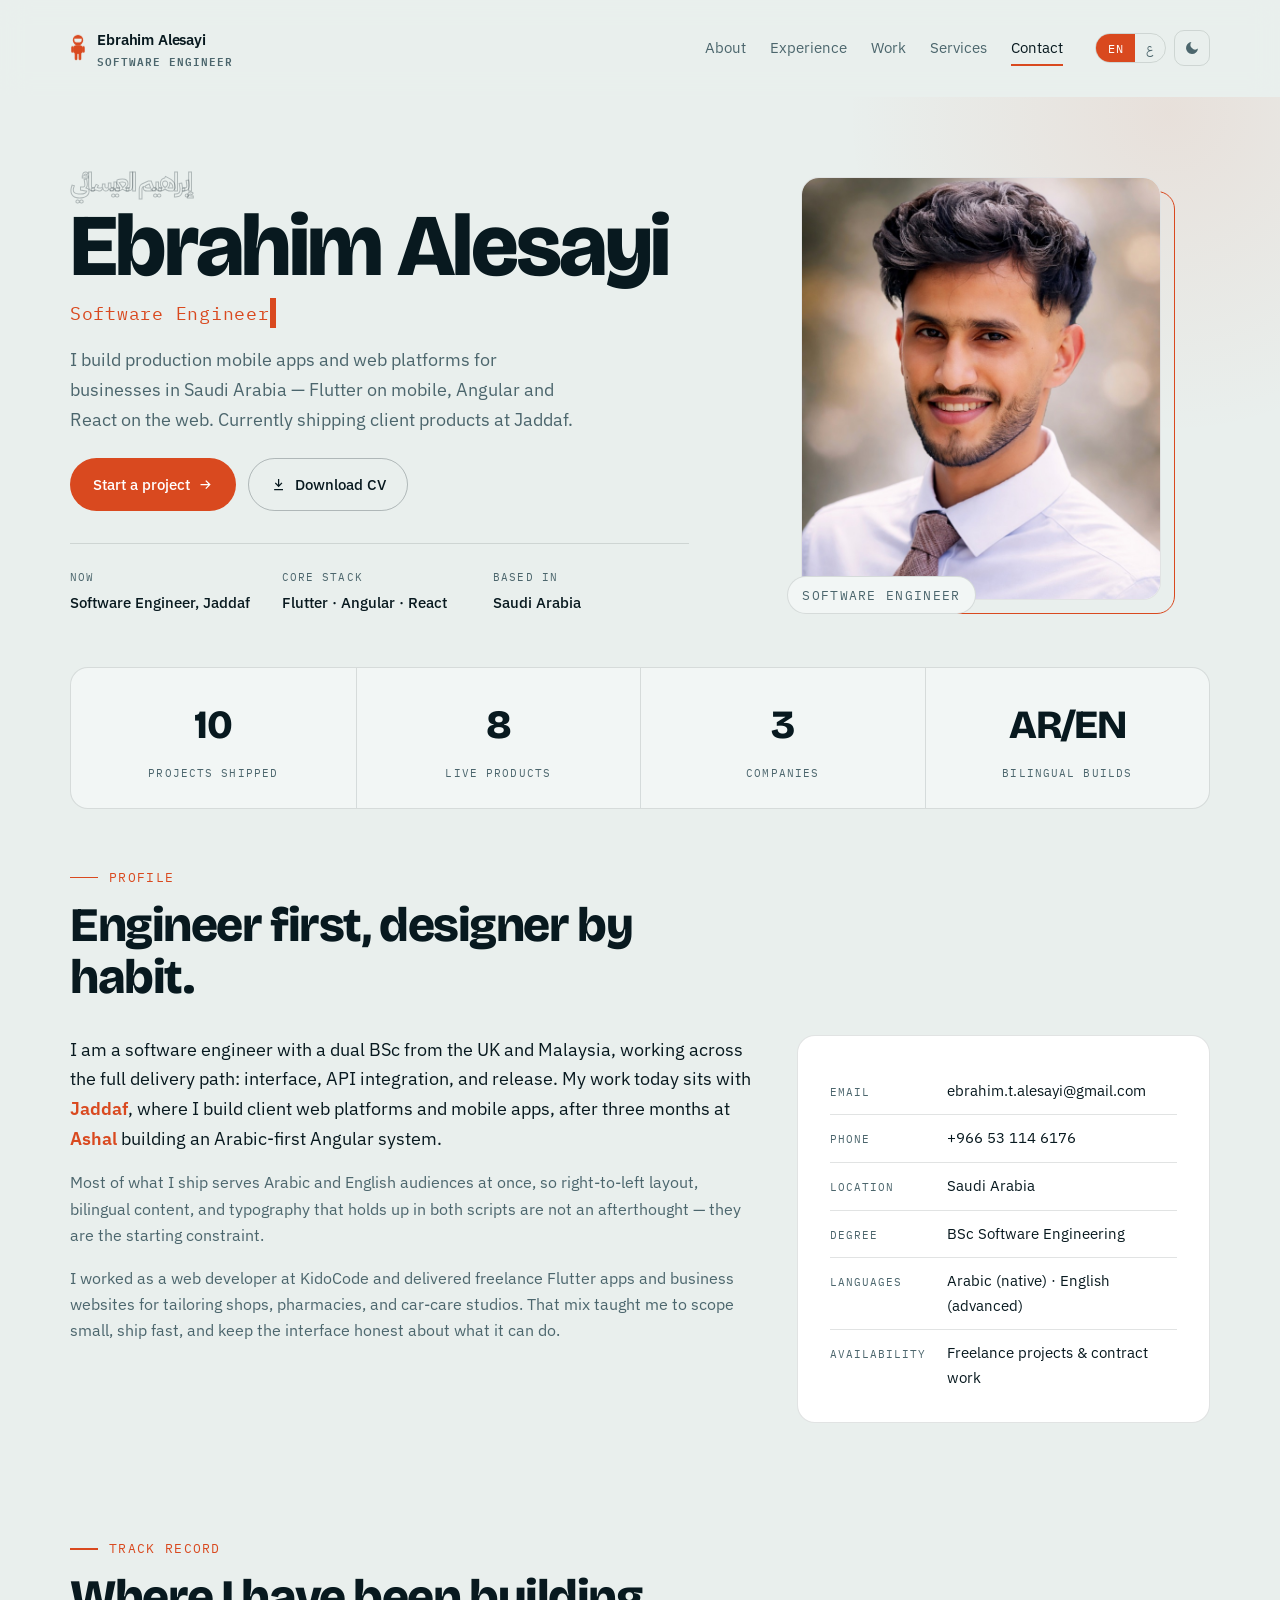
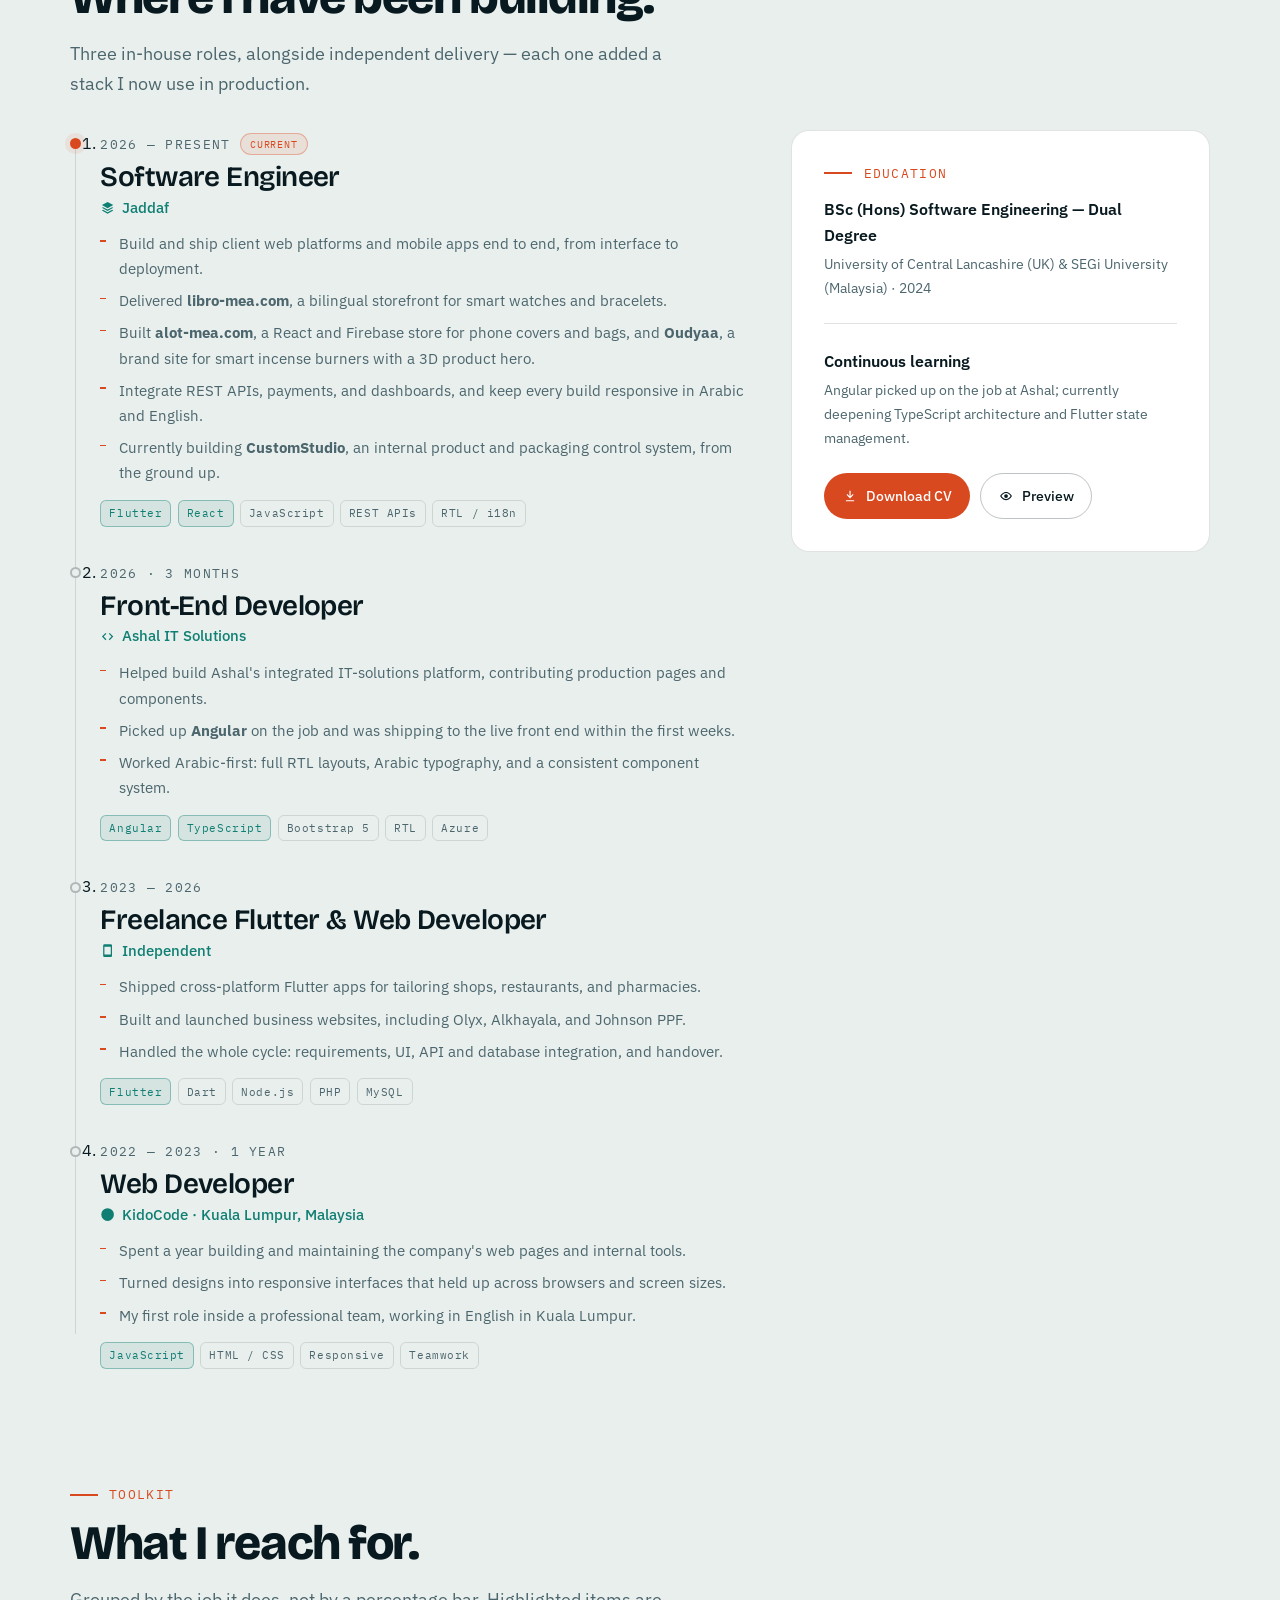
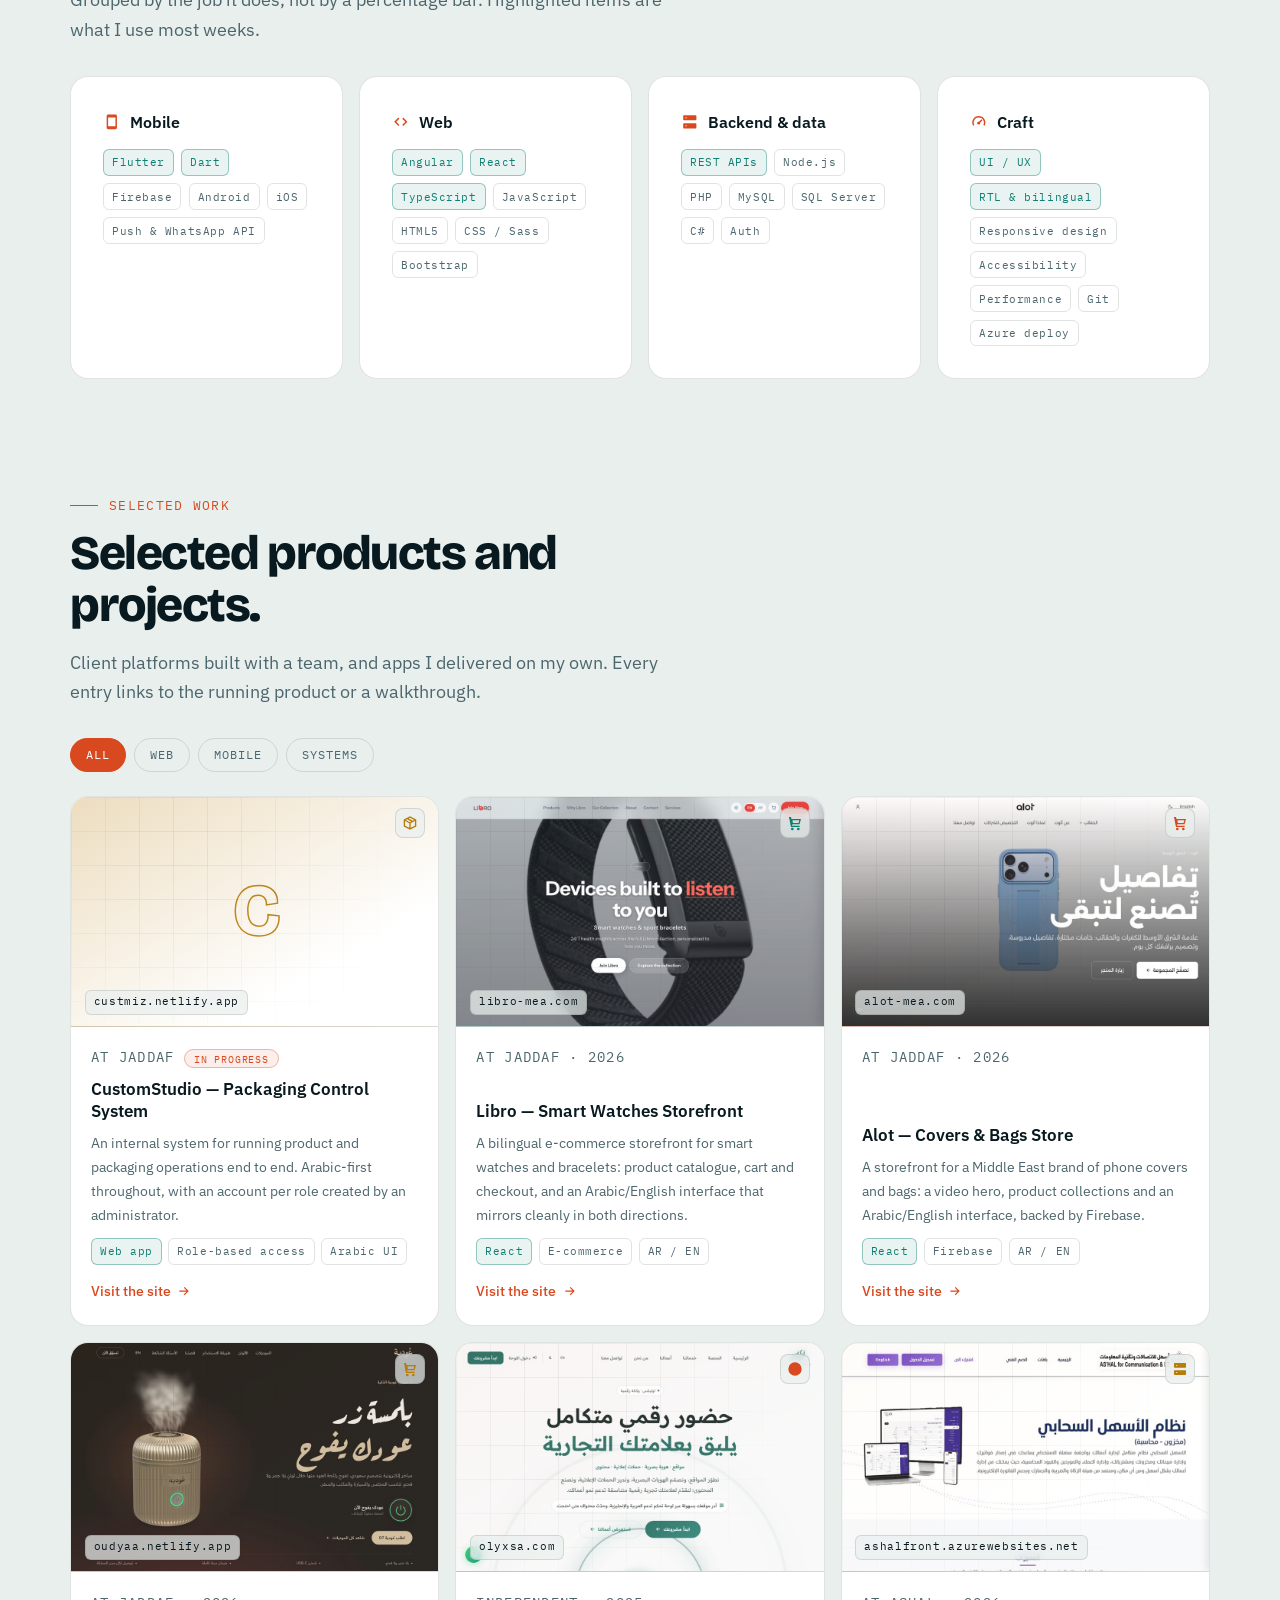
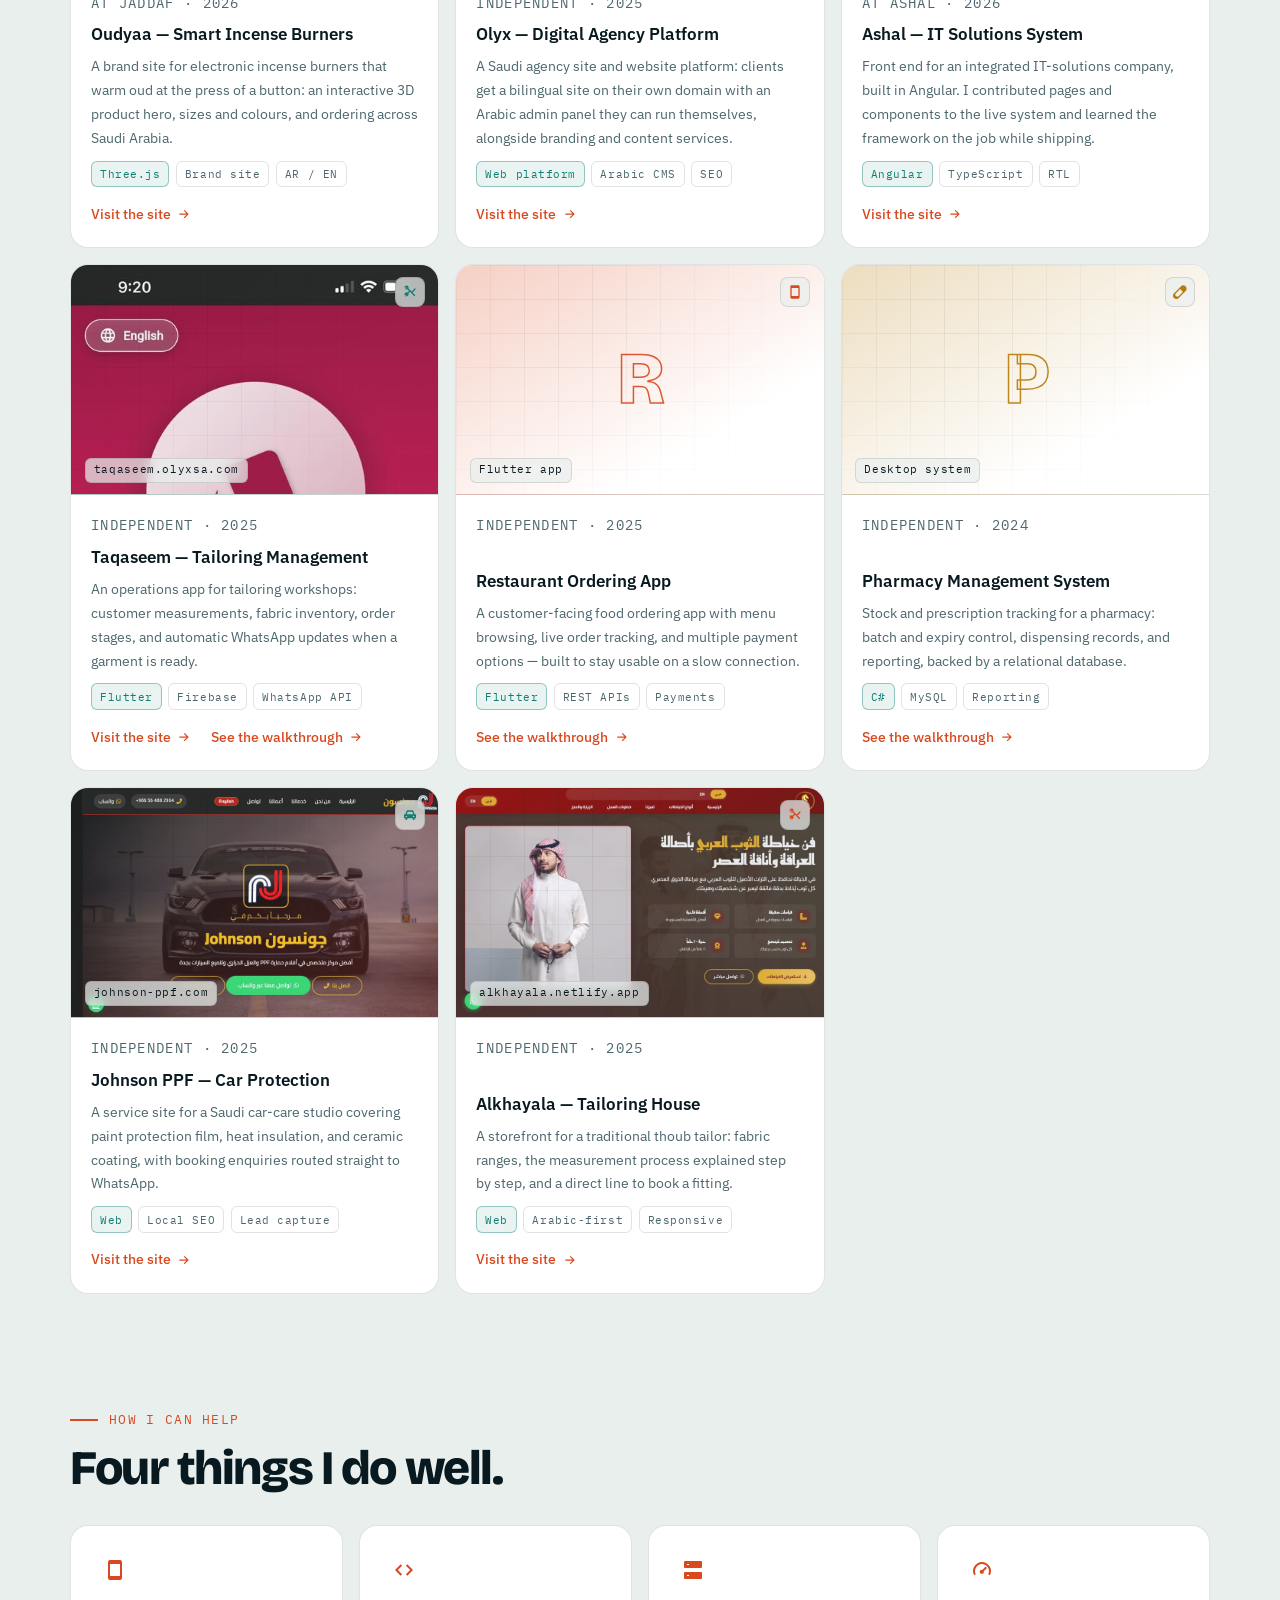
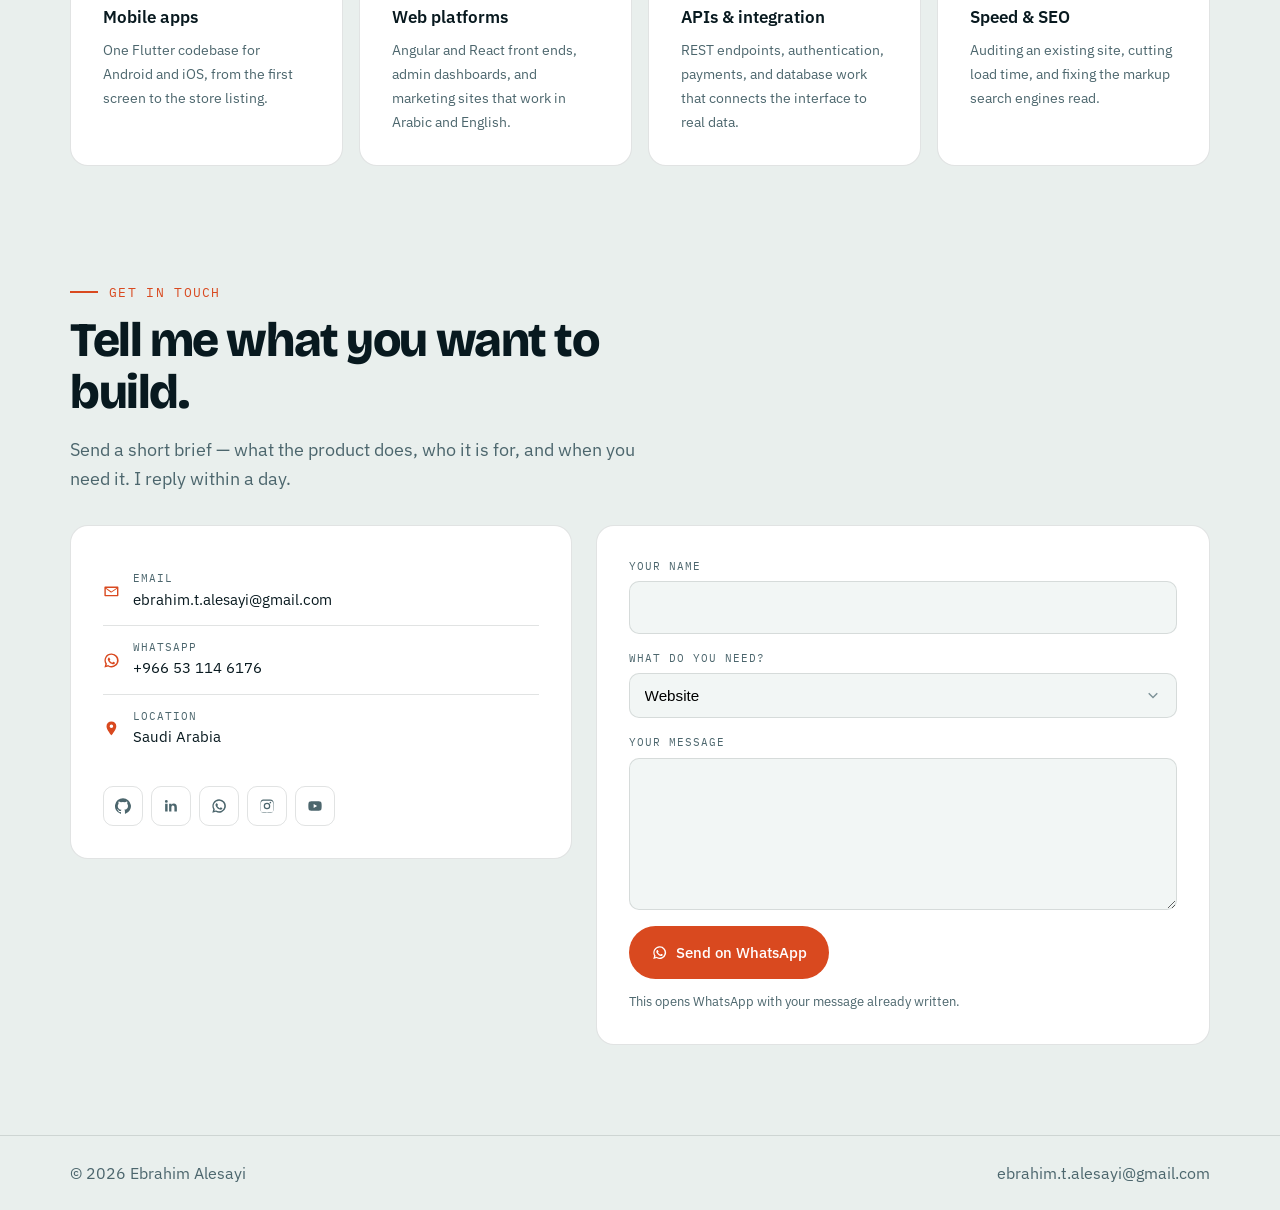
==== commit 8c4433e1: "Add Alot and Oudyaa, link Taqaseem's live site, drop Helabi - Two Jaddaf projects with screenshots: " ====
--- a/index.html
+++ b/index.html
@@ -47,7 +47,7 @@
   ],
   "sameAs":[
     "https://github.com/ealesayi",
-    "https://sa.linkedin.com/in/ebrahimmatalesayi",
+    "https://www.linkedin.com/in/ealesayi",
     "https://www.instagram.com/e_alesayi/",
     "https://www.youtube.com/channel/UCSou77la5_4vdW49zFJyF6g"
   ]
@@ -727,6 +727,7 @@
   display:inline-flex;align-items:center;gap:.4rem;margin-top:.4rem;
   color:var(--coral);font-size:.88rem;font-weight:500;
 }
+.proj-links{display:flex;flex-wrap:wrap;gap:0 1.2rem}
 .proj-link .svg{transition:transform .2s ease}
 .proj-link:hover .svg{transform:translateX(3px)}
 [dir="rtl"] .proj-link:hover .svg{transform:translateX(-3px) scaleX(-1)}
@@ -991,8 +992,8 @@
 <!-- ============================ METRICS ============================ -->
 <div class="wrap">
   <div class="metrics reveal">
-    <div class="metric"><b>9</b><span data-i18n="m_projects">Projects shipped</span></div>
-    <div class="metric"><b>6</b><span data-i18n="m_live">Live products</span></div>
+    <div class="metric"><b>10</b><span data-i18n="m_projects">Projects shipped</span></div>
+    <div class="metric"><b>8</b><span data-i18n="m_live">Live products</span></div>
     <div class="metric"><b>3</b><span data-i18n="m_companies">Companies</span></div>
     <div class="metric"><b>AR/EN</b><span data-i18n="m_bilingual">Bilingual builds</span></div>
   </div>
@@ -1049,6 +1050,7 @@
           <ul>
             <li data-i18n="job1_b1">Build and ship client web platforms and mobile apps end to end, from interface to deployment.</li>
             <li data-i18n="job1_b2">Delivered <b>libro-mea.com</b>, a bilingual storefront for smart watches and bracelets.</li>
+            <li data-i18n="job1_b5">Built <b>alot-mea.com</b>, a React and Firebase store for phone covers and bags, and <b>Oudyaa</b>, a brand site for smart incense burners with a 3D product hero.</li>
             <li data-i18n="job1_b3">Integrate REST APIs, payments, and dashboards, and keep every build responsive in Arabic and English.</li>
             <li data-i18n="job1_b4">Currently building <b>CustomStudio</b>, an internal product and packaging control system, from the ground up.</li>
           </ul>
@@ -1085,7 +1087,7 @@
           </p>
           <ul>
             <li data-i18n="job3_b1">Shipped cross-platform Flutter apps for tailoring shops, restaurants, and pharmacies.</li>
-            <li data-i18n="job3_b2">Built and launched business websites, including Olyx, Alkhayala, Helabi, and Johnson PPF.</li>
+            <li data-i18n="job3_b2">Built and launched business websites, including Olyx, Alkhayala, and Johnson PPF.</li>
             <li data-i18n="job3_b3">Handled the whole cycle: requirements, UI, API and database integration, and handover.</li>
           </ul>
           <div class="tags">
@@ -1232,6 +1234,44 @@
         </div>
       </article>
 
+      <!-- Alot -->
+      <article class="proj reveal" data-cat="web" style="--hue:var(--coral);--d:60ms">
+        <div class="cover">
+          <img class="cover-photo" src="assets/img/projects/alot.jpg" alt="" loading="lazy" width="960" height="600">
+          <span class="cover-kind" aria-hidden="true"><svg class="svg"><use href="#i-cart"/></svg></span>
+          <span class="cover-domain">alot-mea.com</span>
+        </div>
+        <div class="proj-body">
+          <p class="proj-org" data-i18n="p10_org">At Jaddaf · 2026</p>
+          <h3 data-i18n="p10_t">Alot — Covers &amp; Bags Store</h3>
+          <p data-i18n="p10_d">A storefront for a Middle East brand of phone covers and bags: a video hero, product collections and an Arabic/English interface, backed by Firebase.</p>
+          <div class="tags"><span class="tag hl">React</span><span class="tag">Firebase</span><span class="tag">AR / EN</span></div>
+          <a class="proj-link" href="https://alot-mea.com/" target="_blank" rel="noopener">
+            <span data-i18n="visit">Visit the site</span>
+            <svg class="svg" aria-hidden="true"><use href="#i-arrow-right"/></svg>
+          </a>
+        </div>
+      </article>
+
+      <!-- Oudyaa -->
+      <article class="proj reveal" data-cat="web" style="--hue:var(--saffron);--d:120ms">
+        <div class="cover">
+          <img class="cover-photo" src="assets/img/projects/oudyaa.jpg" alt="" loading="lazy" width="960" height="600">
+          <span class="cover-kind" aria-hidden="true"><svg class="svg"><use href="#i-cart"/></svg></span>
+          <span class="cover-domain">oudyaa.netlify.app</span>
+        </div>
+        <div class="proj-body">
+          <p class="proj-org" data-i18n="p11_org">At Jaddaf · 2026</p>
+          <h3 data-i18n="p11_t">Oudyaa — Smart Incense Burners</h3>
+          <p data-i18n="p11_d">A brand site for electronic incense burners that warm oud at the press of a button: an interactive 3D product hero, sizes and colours, and ordering across Saudi Arabia.</p>
+          <div class="tags"><span class="tag hl">Three.js</span><span class="tag">Brand site</span><span class="tag">AR / EN</span></div>
+          <a class="proj-link" href="https://oudyaa.netlify.app/" target="_blank" rel="noopener">
+            <span data-i18n="visit">Visit the site</span>
+            <svg class="svg" aria-hidden="true"><use href="#i-arrow-right"/></svg>
+          </a>
+        </div>
+      </article>
+
       <!-- Olyx -->
       <article class="proj reveal" data-cat="web" style="--hue:var(--coral);--d:60ms">
         <div class="cover">
@@ -1275,17 +1315,23 @@
         <div class="cover">
           <img class="cover-photo" src="assets/img/taqaseem/q1.jpeg" alt="" loading="lazy" width="499" height="1080">
           <span class="cover-kind" aria-hidden="true"><svg class="svg"><use href="#i-scissors"/></svg></span>
-          <span class="cover-domain" data-i18n="tag_app">Flutter app</span>
+          <span class="cover-domain">taqaseem.olyxsa.com</span>
         </div>
         <div class="proj-body">
           <p class="proj-org" data-i18n="p4_org">Independent · 2025</p>
           <h3 data-i18n="p4_t">Taqaseem — Tailoring Management</h3>
           <p data-i18n="p4_d">An operations app for tailoring workshops: customer measurements, fabric inventory, order stages, and automatic WhatsApp updates when a garment is ready.</p>
           <div class="tags"><span class="tag hl">Flutter</span><span class="tag">Firebase</span><span class="tag">WhatsApp API</span></div>
-          <a class="proj-link" href="projects/taqaseem.html">
-            <span data-i18n="walkthrough">See the walkthrough</span>
-            <svg class="svg" aria-hidden="true"><use href="#i-arrow-right"/></svg>
-          </a>
+          <div class="proj-links">
+            <a class="proj-link" href="https://taqaseem.olyxsa.com/" target="_blank" rel="noopener">
+              <span data-i18n="visit">Visit the site</span>
+              <svg class="svg" aria-hidden="true"><use href="#i-arrow-right"/></svg>
+            </a>
+            <a class="proj-link" href="projects/taqaseem.html">
+              <span data-i18n="walkthrough">See the walkthrough</span>
+              <svg class="svg" aria-hidden="true"><use href="#i-arrow-right"/></svg>
+            </a>
+          </div>
         </div>
       </article>
 
@@ -1365,24 +1411,6 @@
         </div>
       </article>
 
-      <!-- Helabi -->
-      <article class="proj reveal" data-cat="web" style="--hue:var(--saffron);--d:120ms">
-        <div class="cover">
-          <img class="cover-photo" src="assets/img/projects/helabi.jpg" alt="" loading="lazy" width="960" height="600">
-          <span class="cover-kind" aria-hidden="true"><svg class="svg"><use href="#i-pin"/></svg></span>
-          <span class="cover-domain">helabi.netlify.app</span>
-        </div>
-        <div class="proj-body">
-          <p class="proj-org" data-i18n="p9_org">Independent · 2025</p>
-          <h3 data-i18n="p9_t">Helabi — Tailoring at Your Door</h3>
-          <p data-i18n="p9_d">A booking site for a tailor who takes measurements at the customer's home and delivers the finished thoub — the whole flow built around one request form.</p>
-          <div class="tags"><span class="tag hl">Web</span><span class="tag">Booking flow</span><span class="tag">Mobile-first</span></div>
-          <a class="proj-link" href="https://helabi.netlify.app/" target="_blank" rel="noopener">
-            <span data-i18n="visit">Visit the site</span>
-            <svg class="svg" aria-hidden="true"><use href="#i-arrow-right"/></svg>
-          </a>
-        </div>
-      </article>
 
     </div>
   </div>
@@ -1448,7 +1476,7 @@
         </div>
         <div class="socials">
           <a href="https://github.com/ealesayi" target="_blank" rel="noopener" aria-label="GitHub"><svg class="svg"><use href="#i-github"/></svg></a>
-          <a href="https://sa.linkedin.com/in/ebrahimmatalesayi" target="_blank" rel="noopener" aria-label="LinkedIn"><svg class="svg"><use href="#i-linkedin"/></svg></a>
+          <a href="https://www.linkedin.com/in/ealesayi" target="_blank" rel="noopener" aria-label="LinkedIn"><svg class="svg"><use href="#i-linkedin"/></svg></a>
           <a href="https://wa.me/966531146176" target="_blank" rel="noopener" aria-label="WhatsApp"><svg class="svg"><use href="#i-whatsapp"/></svg></a>
           <a href="https://www.instagram.com/e_alesayi/" target="_blank" rel="noopener" aria-label="Instagram"><svg class="svg"><use href="#i-instagram"/></svg></a>
           <a href="https://www.youtube.com/channel/UCSou77la5_4vdW49zFJyF6g" target="_blank" rel="noopener" aria-label="YouTube"><svg class="svg"><use href="#i-youtube"/></svg></a>
@@ -1796,6 +1824,7 @@
     job1_org:  { en: "Jaddaf", ar: "شركة جداف" },
     job1_b1:   { en: "Build and ship client web platforms and mobile apps end to end, from interface to deployment.", ar: "بناء وتسليم منصات ويب وتطبيقات جوال للعملاء من الواجهة حتى النشر." },
     job1_b2:   { en: "Delivered <b>libro-mea.com</b>, a bilingual storefront for smart watches and bracelets.", ar: "سلّمت <b>libro-mea.com</b>، متجراً ثنائي اللغة للساعات والأساور الذكية." },
+    job1_b5:   { en: "Built <b>alot-mea.com</b>, a React and Firebase store for phone covers and bags, and <b>Oudyaa</b>, a brand site for smart incense burners with a 3D product hero.", ar: "بنيت <b>alot-mea.com</b>، متجراً بـReact وFirebase للكفرات والحقائب، وموقع <b>عُودية</b> لمباخر إلكترونية ذكية مع عرض ثلاثي الأبعاد للمنتج." },
     job1_b3:   { en: "Integrate REST APIs, payments, and dashboards, and keep every build responsive in Arabic and English.", ar: "ربط واجهات REST والمدفوعات ولوحات التحكم، مع إبقاء كل بناء متجاوباً بالعربية والإنجليزية." },
 
     job1_b4:   { en: "Currently building <b>CustomStudio</b>, an internal product and packaging control system, from the ground up.", ar: "أطوّر حالياً <b>CustomStudio</b>، نظام تحكّم داخلي للمنتجات والتغليف، من الصفر." },
@@ -1811,7 +1840,7 @@
     job3_role: { en: "Freelance Flutter & Web Developer", ar: "مطور Flutter وويب مستقل" },
     job3_org:  { en: "Independent", ar: "عمل مستقل" },
     job3_b1:   { en: "Shipped cross-platform Flutter apps for tailoring shops, restaurants, and pharmacies.", ar: "أطلقت تطبيقات Flutter متعددة المنصات لمشاغل خياطة ومطاعم وصيدليات." },
-    job3_b2:   { en: "Built and launched business websites, including Olyx, Alkhayala, Helabi, and Johnson PPF.", ar: "بنيت وأطلقت مواقع أعمال، منها اوليكس والخيالة وهلابي وجونسون PPF." },
+    job3_b2:   { en: "Built and launched business websites, including Olyx, Alkhayala, and Johnson PPF.", ar: "بنيت وأطلقت مواقع أعمال، منها اوليكس والخيالة وجونسون PPF." },
     job3_b3:   { en: "Handled the whole cycle: requirements, UI, API and database integration, and handover.", ar: "أدرت الدورة كاملة: المتطلبات، والواجهة، وربط الـAPI وقواعد البيانات، والتسليم." },
 
     job4_when: { en: "2022 — 2023 · 1 year", ar: "2022 — 2023 · سنة واحدة" },
@@ -1856,6 +1885,14 @@
     p1_t:   { en: "Libro — Smart Watches Storefront", ar: "ليبرو — متجر الساعات الذكية" },
     p1_d:   { en: "A bilingual e-commerce storefront for smart watches and bracelets: product catalogue, cart and checkout, and an Arabic/English interface that mirrors cleanly in both directions.", ar: "متجر إلكتروني ثنائي اللغة للساعات والأساور الذكية: كتالوج المنتجات، والسلة وإتمام الطلب، وواجهة عربية/إنجليزية تنعكس بنظافة في الاتجاهين." },
 
+    p10_org: { en: "At Jaddaf · 2026", ar: "في جداف · 2026" },
+    p10_t:   { en: "Alot — Covers &amp; Bags Store", ar: "ألوت — متجر الكفرات والحقائب" },
+    p10_d:   { en: "A storefront for a Middle East brand of phone covers and bags: a video hero, product collections and an Arabic/English interface, backed by Firebase.", ar: "متجر لعلامة شرق أوسطية للكفرات والحقائب: واجهة رئيسية بالفيديو، ومجموعات منتجات، وواجهة عربية/إنجليزية مبنية على Firebase." },
+
+    p11_org: { en: "At Jaddaf · 2026", ar: "في جداف · 2026" },
+    p11_t:   { en: "Oudyaa — Smart Incense Burners", ar: "عُودية — مباخر إلكترونية ذكية" },
+    p11_d:   { en: "A brand site for electronic incense burners that warm oud at the press of a button: an interactive 3D product hero, sizes and colours, and ordering across Saudi Arabia.", ar: "موقع علامة لمباخر إلكترونية تفوّح العود بلمسة زر: عرض تفاعلي ثلاثي الأبعاد للمنتج، والأحجام والألوان، والطلب لكل مدن المملكة." },
+
     p2_org: { en: "Independent · 2025", ar: "عمل مستقل · 2025" },
     p2_t:   { en: "Olyx — Digital Agency Platform", ar: "اوليكس — منصة وكالة رقمية" },
     p2_d:   { en: "A Saudi agency site and website platform: clients get a bilingual site on their own domain with an Arabic admin panel they can run themselves, alongside branding and content services.", ar: "موقع ومنصة لوكالة رقمية سعودية: يحصل العميل على موقع بلغتين على نطاقه الخاص مع لوحة تحكم عربية يديرها بنفسه، إلى جانب خدمات الهوية والمحتوى." },
@@ -1883,10 +1920,6 @@
     p8_org: { en: "Independent · 2025", ar: "عمل مستقل · 2025" },
     p8_t:   { en: "Alkhayala — Tailoring House", ar: "الخيالة — دار الخياطة" },
     p8_d:   { en: "A storefront for a traditional thoub tailor: fabric ranges, the measurement process explained step by step, and a direct line to book a fitting.", ar: "واجهة لمشغل خياطة أثواب تقليدية: تشكيلات الأقمشة، وشرح خطوة بخطوة لطريقة أخذ القياس، وخط مباشر لحجز موعد." },
-
-    p9_org: { en: "Independent · 2025", ar: "عمل مستقل · 2025" },
-    p9_t:   { en: "Helabi — Tailoring at Your Door", ar: "هلابي — الخياطة عند بابك" },
-    p9_d:   { en: "A booking site for a tailor who takes measurements at the customer's home and delivers the finished thoub — the whole flow built around one request form.", ar: "موقع حجز لخياط يأخذ القياسات في منزل العميل ويسلّم الثوب جاهزاً — التدفق كله مبني حول نموذج طلب واحد." },
 
     eb_services:    { en: "How I can help", ar: "كيف أساعدك" },
     services_title: { en: "Four things I do well.", ar: "أربعة أشياء أتقنها." },
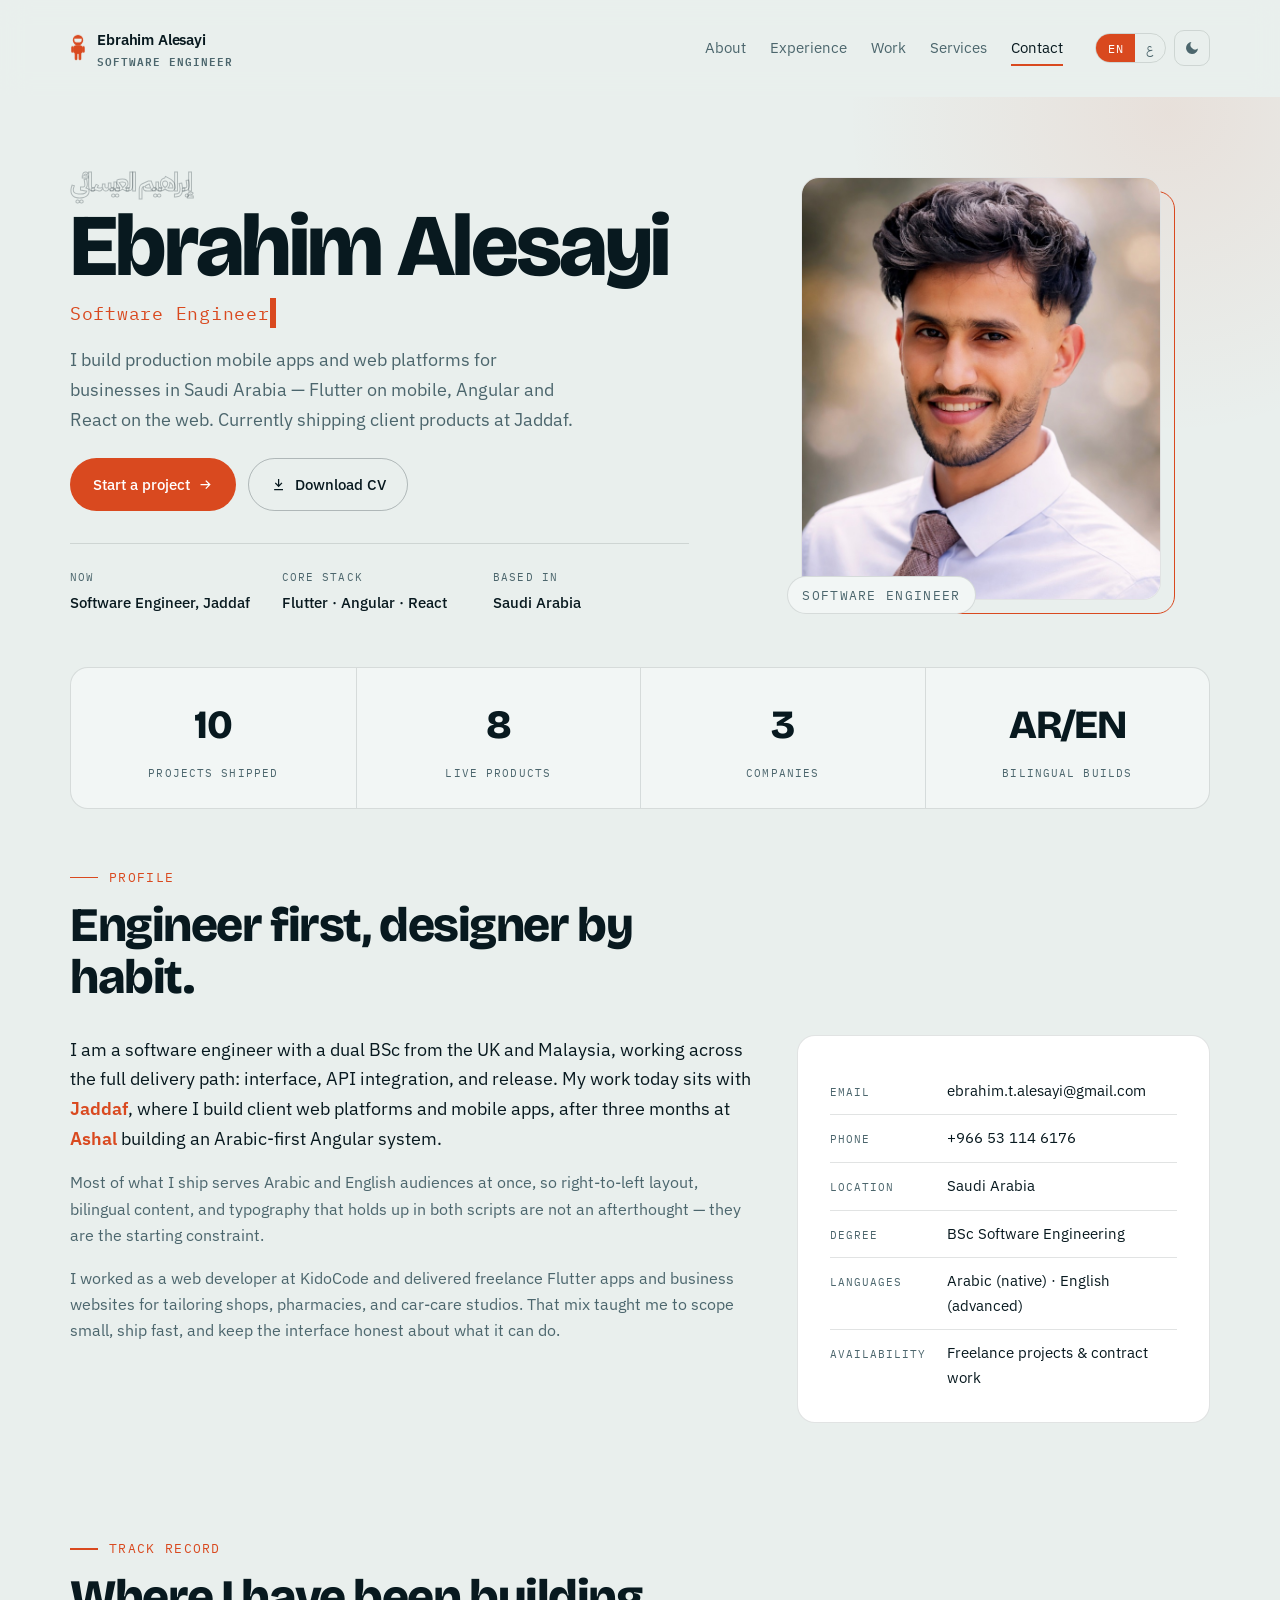
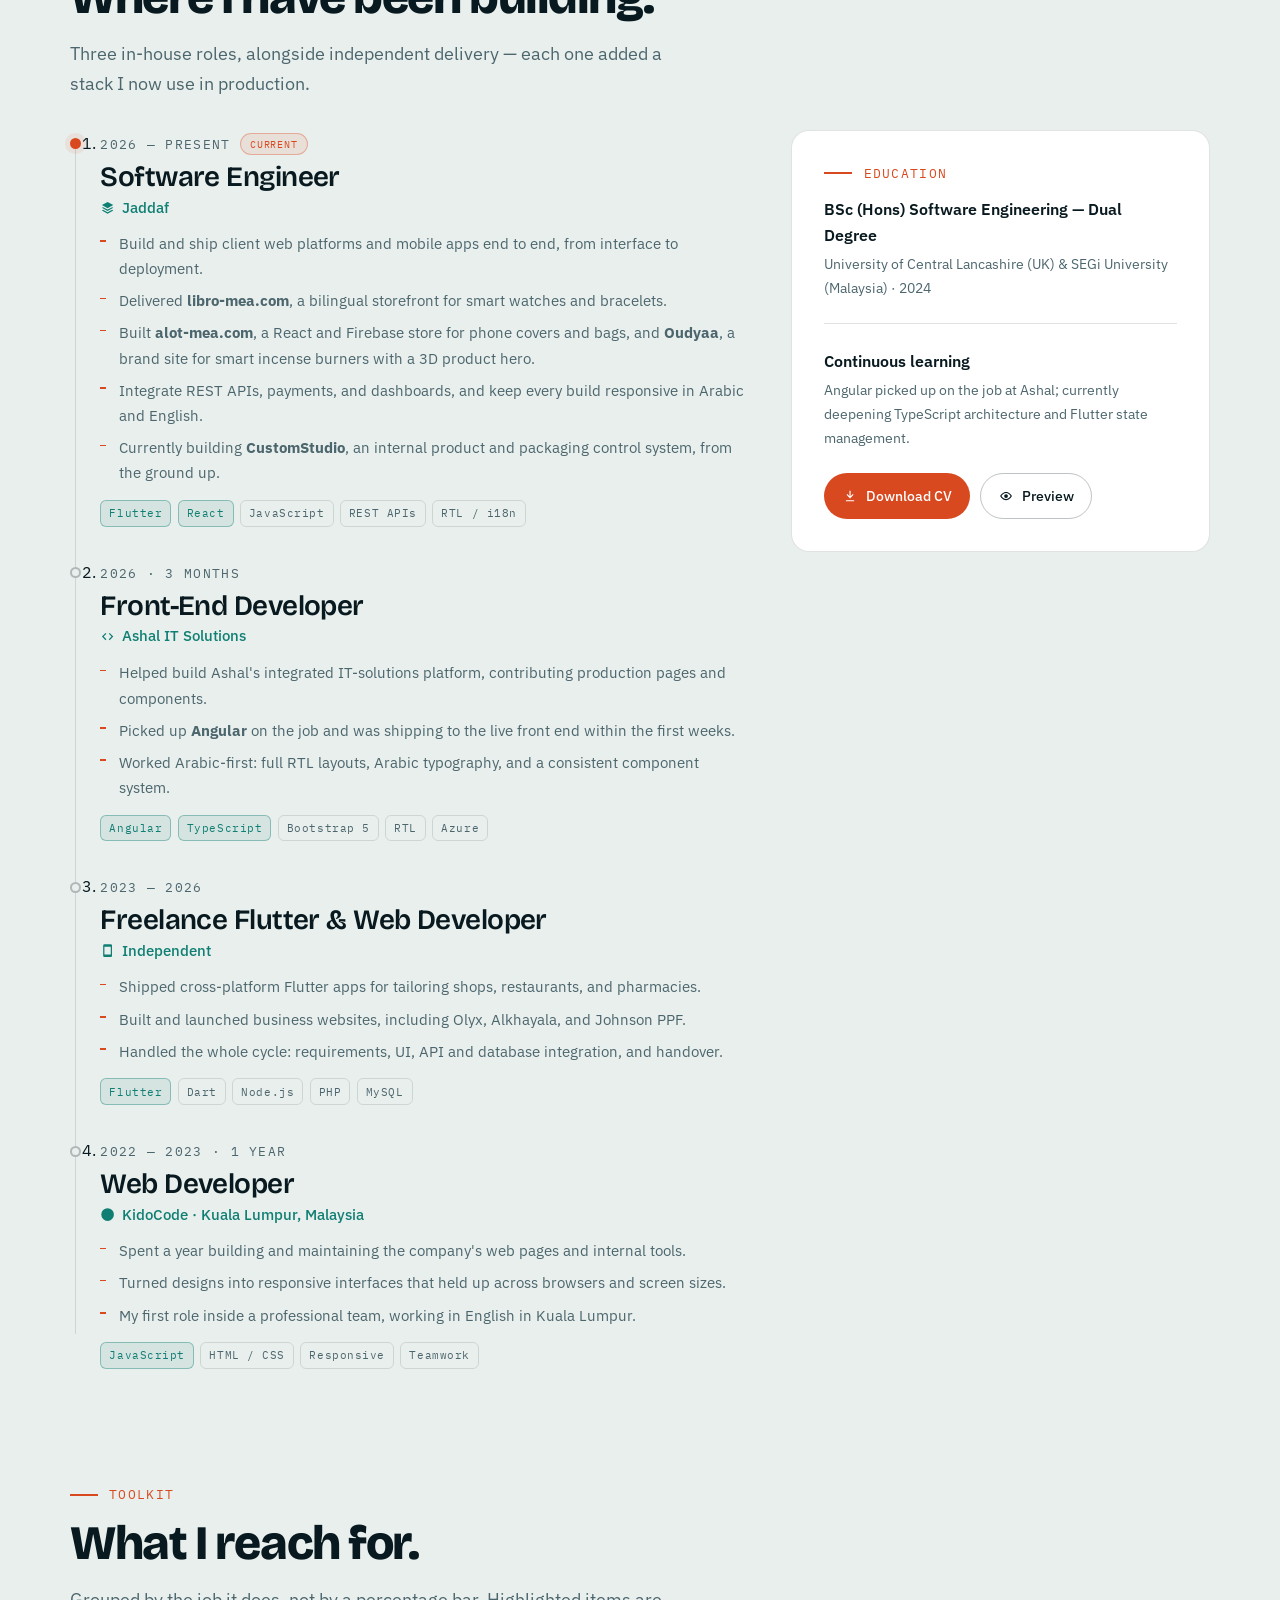
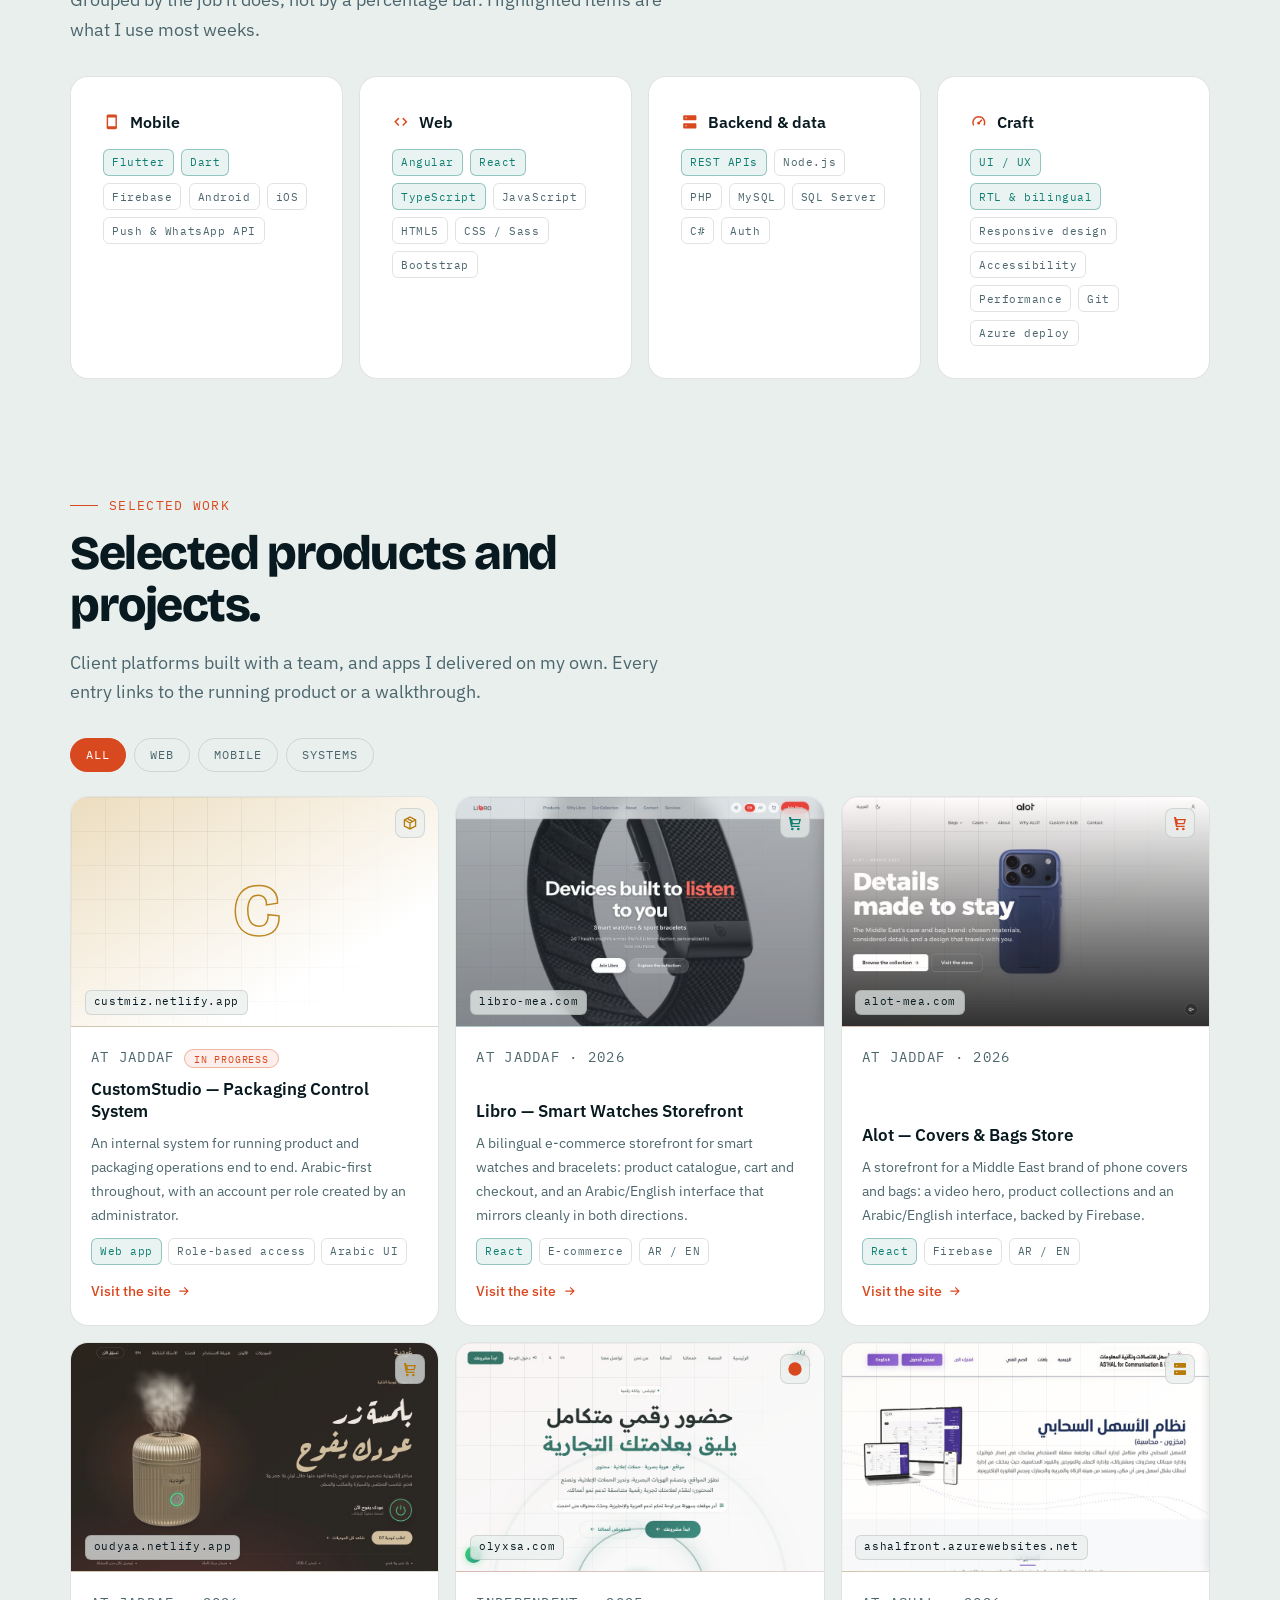
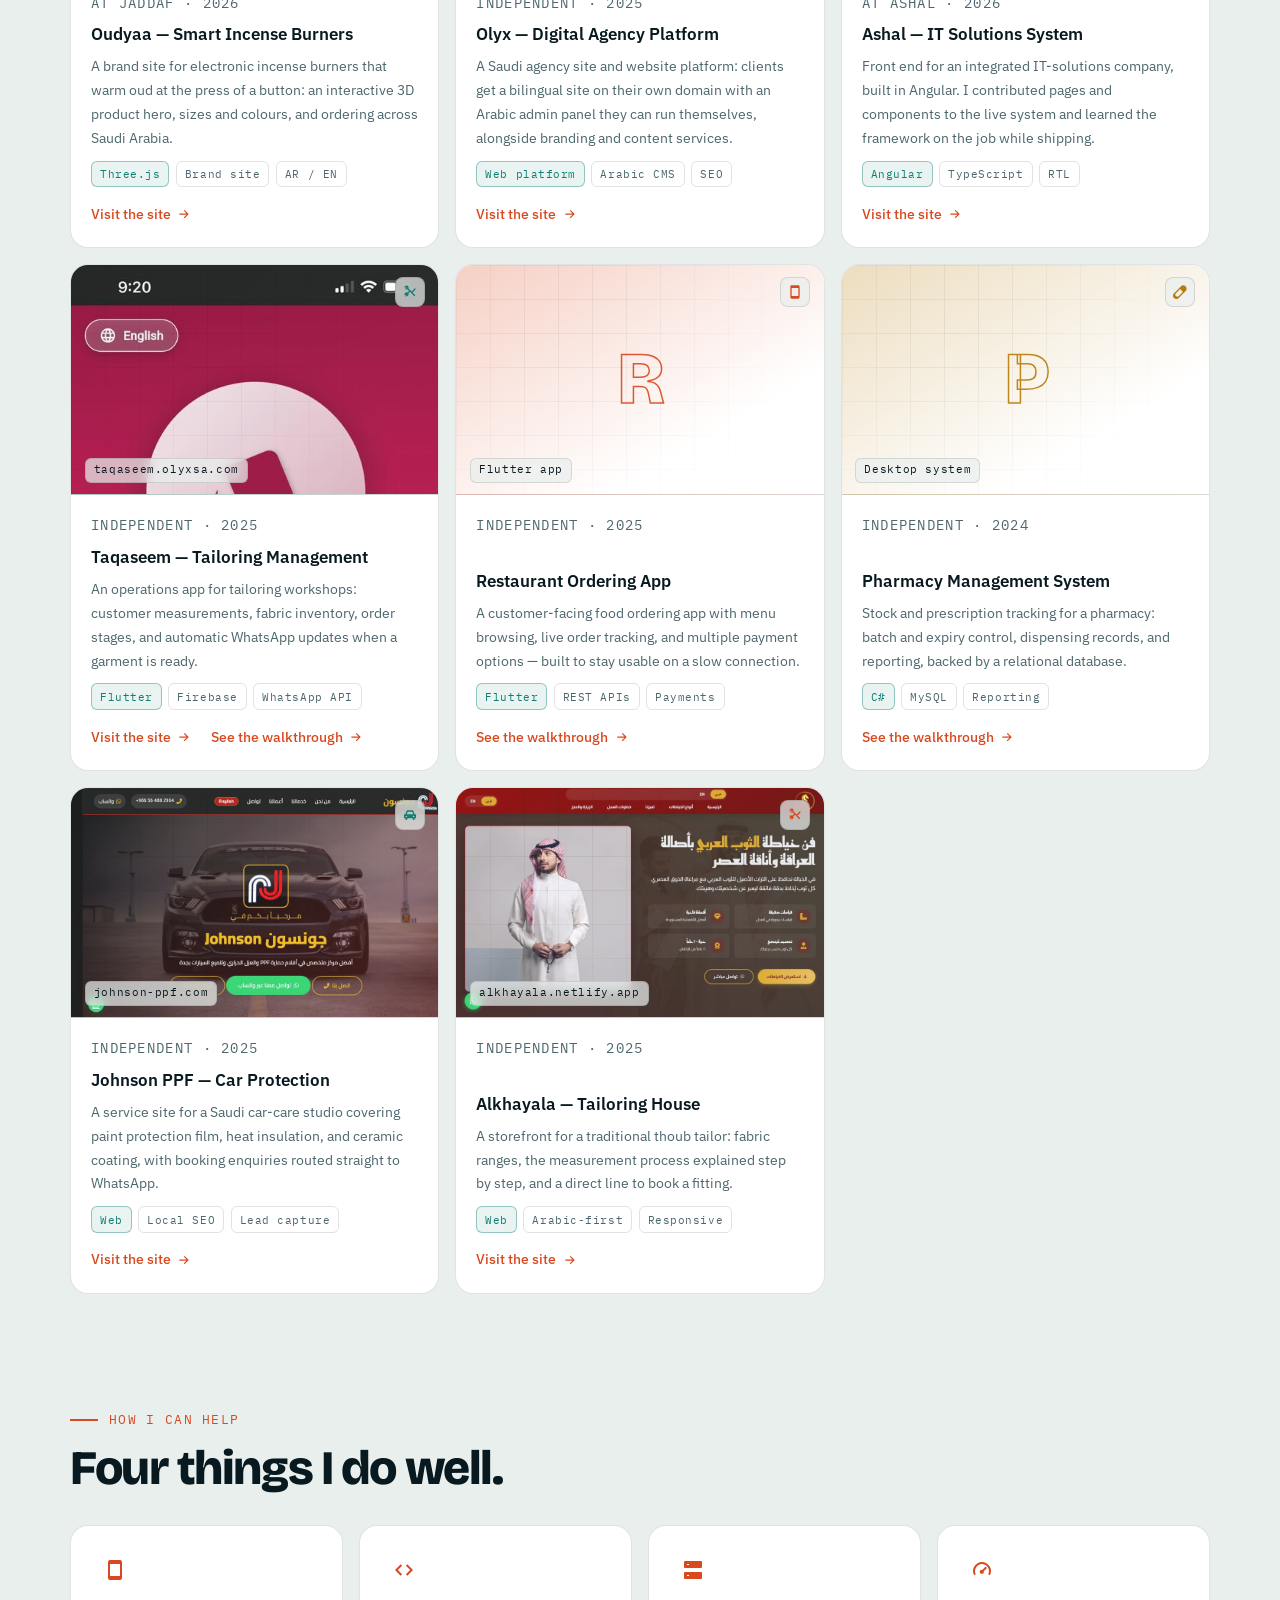
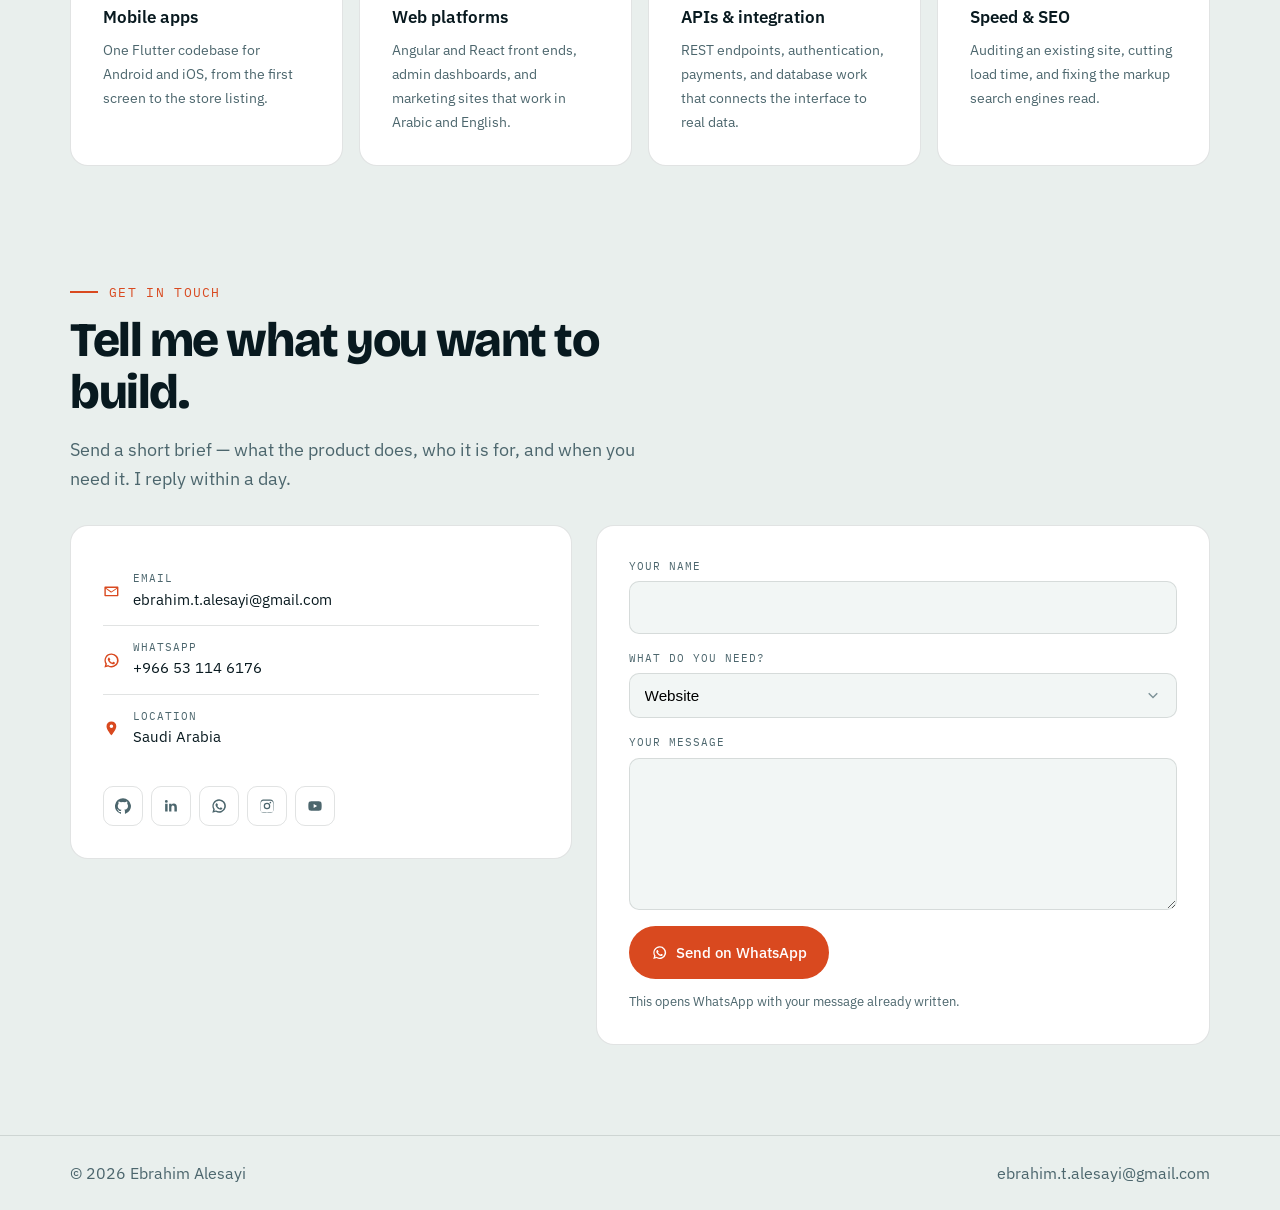
==== commit 05a4c911: "Show Alot's English site on its card Co-Authored-By: Claude Opus 5.5 <noreply@anthropic.com>" ====
--- a/index.html
+++ b/index.html
@@ -1246,7 +1246,7 @@
           <h3 data-i18n="p10_t">Alot — Covers &amp; Bags Store</h3>
           <p data-i18n="p10_d">A storefront for a Middle East brand of phone covers and bags: a video hero, product collections and an Arabic/English interface, backed by Firebase.</p>
           <div class="tags"><span class="tag hl">React</span><span class="tag">Firebase</span><span class="tag">AR / EN</span></div>
-          <a class="proj-link" href="https://alot-mea.com/" target="_blank" rel="noopener">
+          <a class="proj-link" href="https://alot-mea.com/en" target="_blank" rel="noopener">
             <span data-i18n="visit">Visit the site</span>
             <svg class="svg" aria-hidden="true"><use href="#i-arrow-right"/></svg>
           </a>
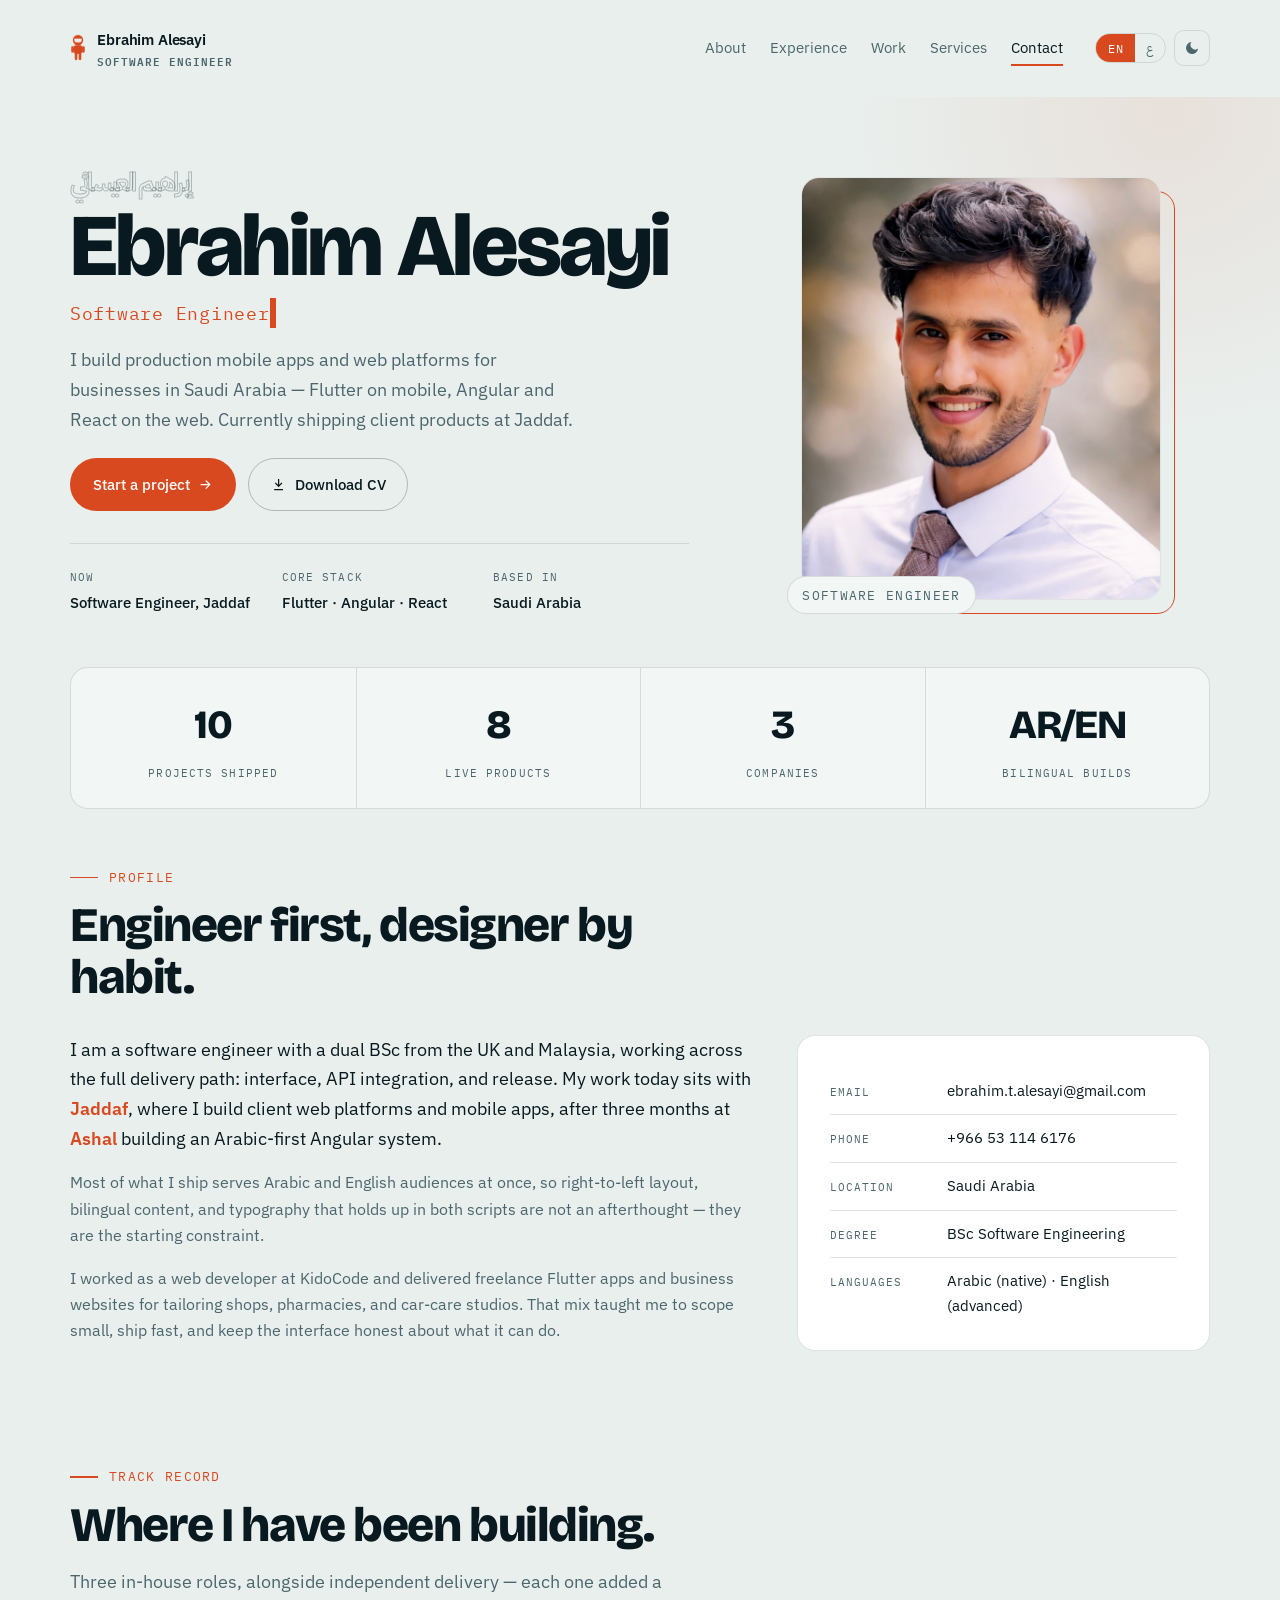
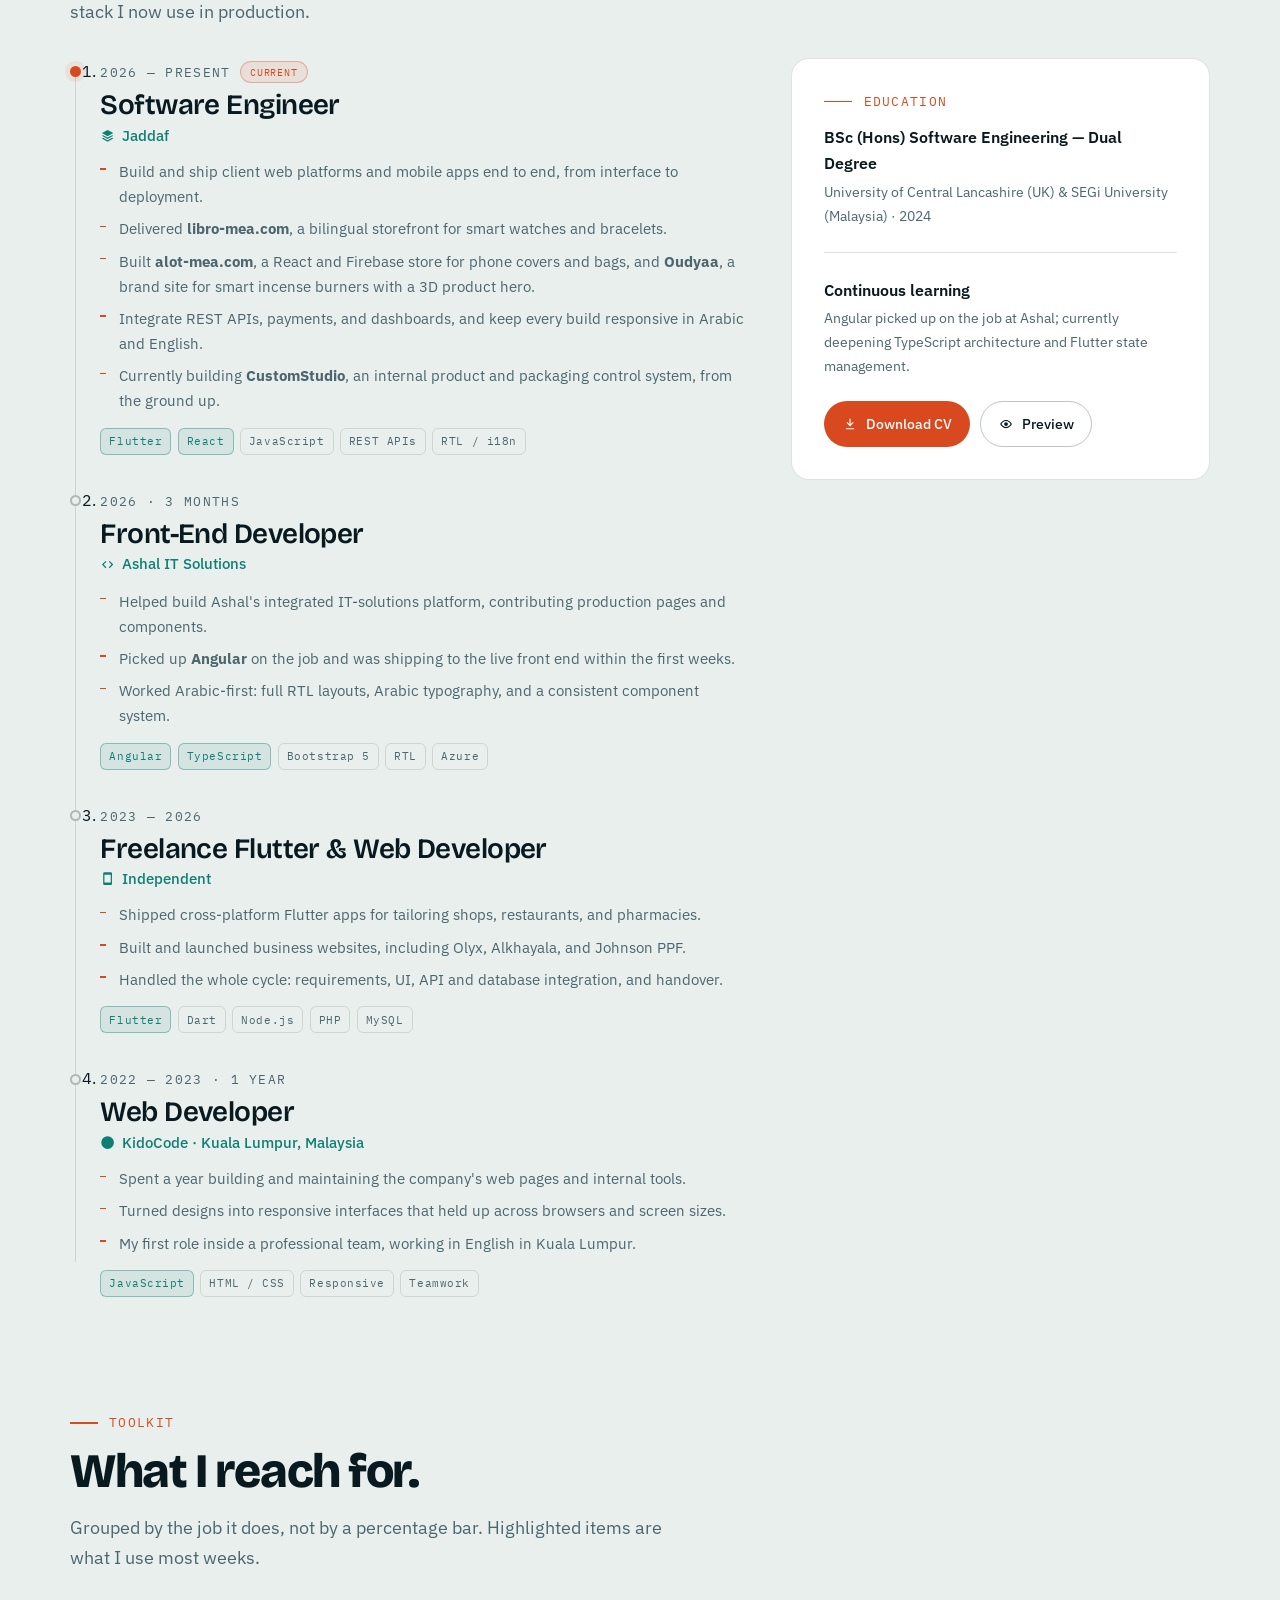
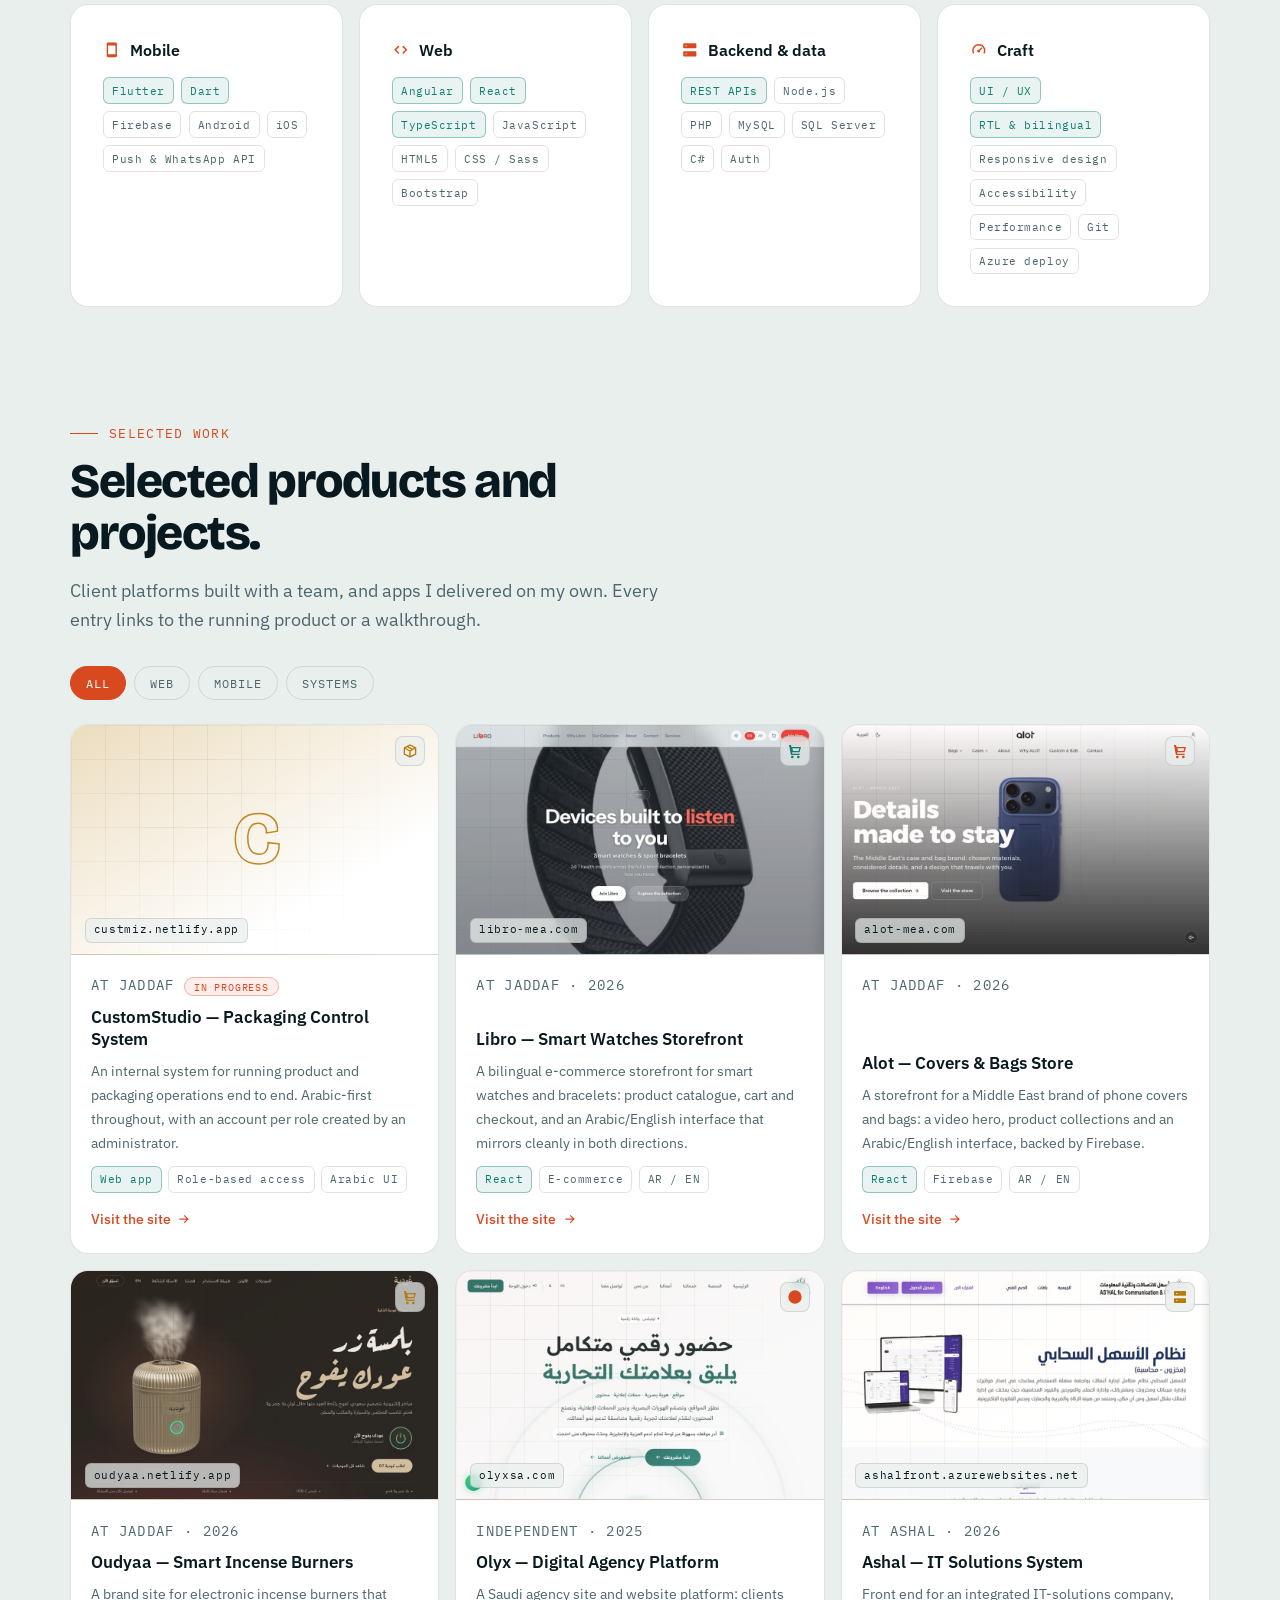
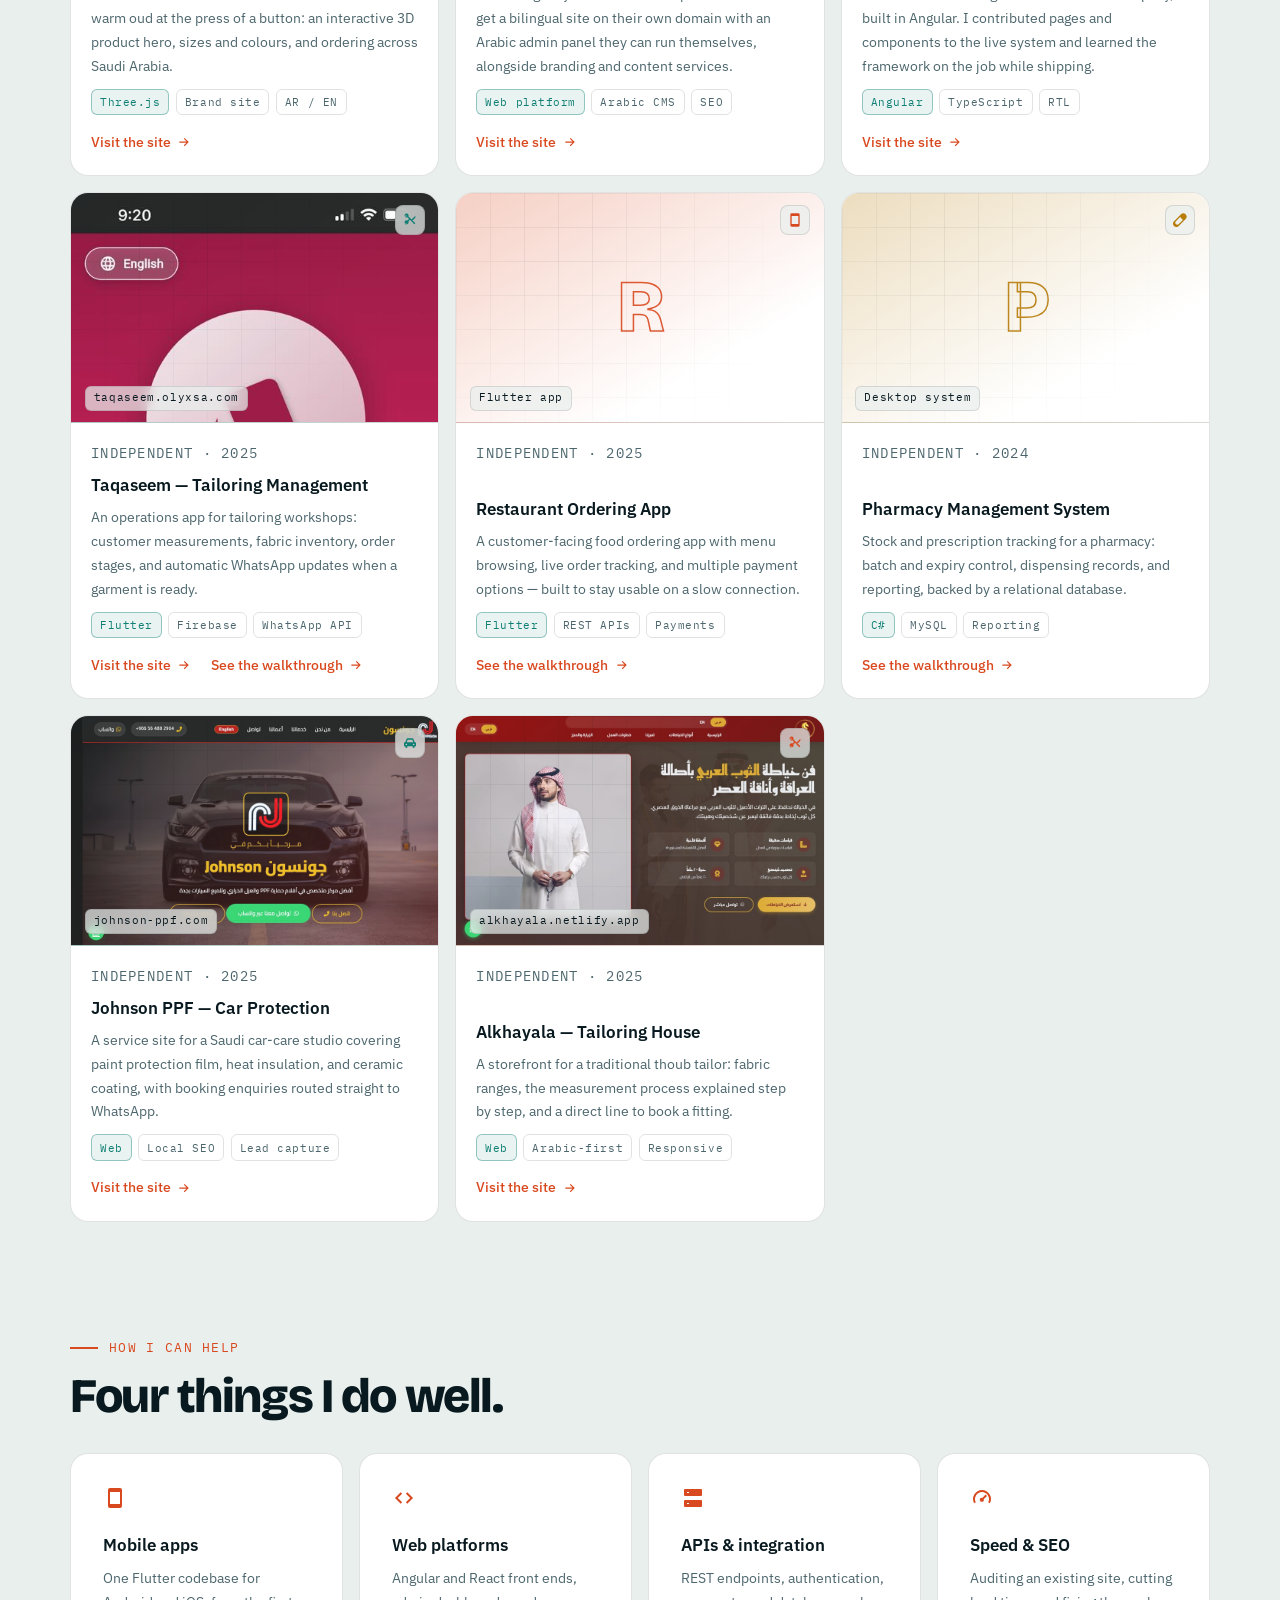
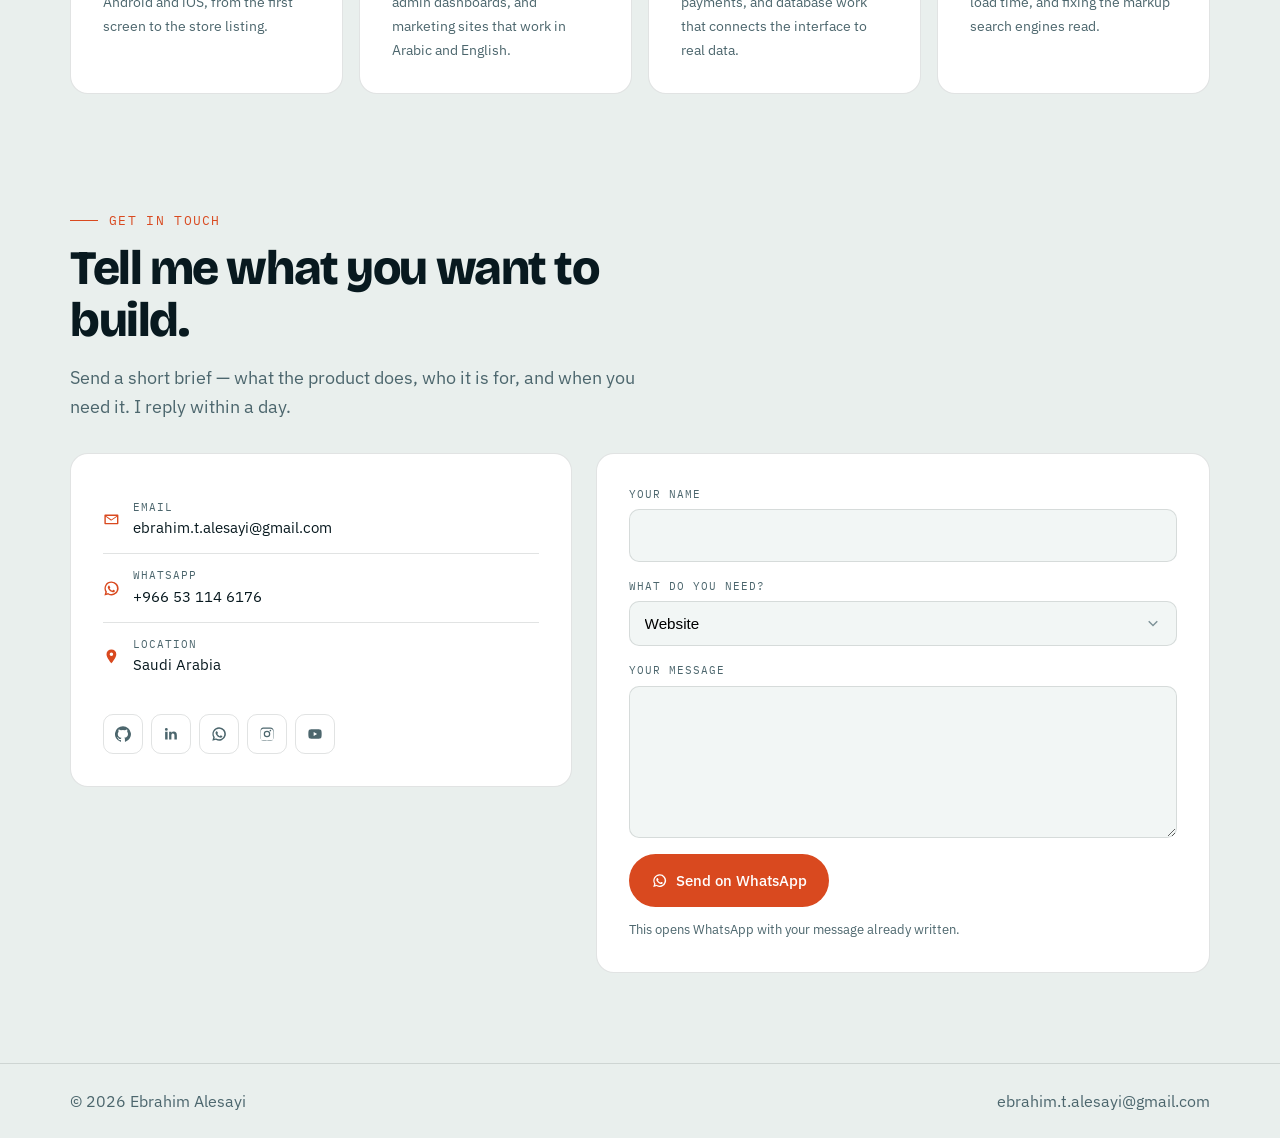
==== commit 4e3b4f1f: "Remove the availability line from the profile facts Co-Authored-By: Claude Opus 5.5 <noreply@anthrop" ====
--- a/index.html
+++ b/index.html
@@ -1020,7 +1020,6 @@
         <div><dt data-i18n="f_city">Location</dt><dd data-i18n="f_city_v">Saudi Arabia</dd></div>
         <div><dt data-i18n="f_degree">Degree</dt><dd data-i18n="f_degree_v">BSc Software Engineering</dd></div>
         <div><dt data-i18n="f_lang">Languages</dt><dd data-i18n="f_lang_v">Arabic (native) · English (advanced)</dd></div>
-        <div><dt data-i18n="f_avail">Availability</dt><dd data-i18n="f_avail_v">Freelance projects &amp; contract work</dd></div>
       </dl>
     </div>
   </div>
@@ -1808,8 +1807,6 @@
     f_degree_v: { en: "BSc Software Engineering", ar: "بكالوريوس هندسة برمجيات" },
     f_lang:     { en: "Languages", ar: "اللغات" },
     f_lang_v:   { en: "Arabic (native) · English (advanced)", ar: "العربية (اللغة الأم) · الإنجليزية (متقدم)" },
-    f_avail:    { en: "Availability", ar: "الإتاحة" },
-    f_avail_v:  { en: "Freelance projects & contract work", ar: "مشاريع حرة وأعمال تعاقدية" },
 
     eb_exp:    { en: "Track record", ar: "المسار المهني" },
     exp_title: { en: "Where I have been building.", ar: "أين كنت أبني." },
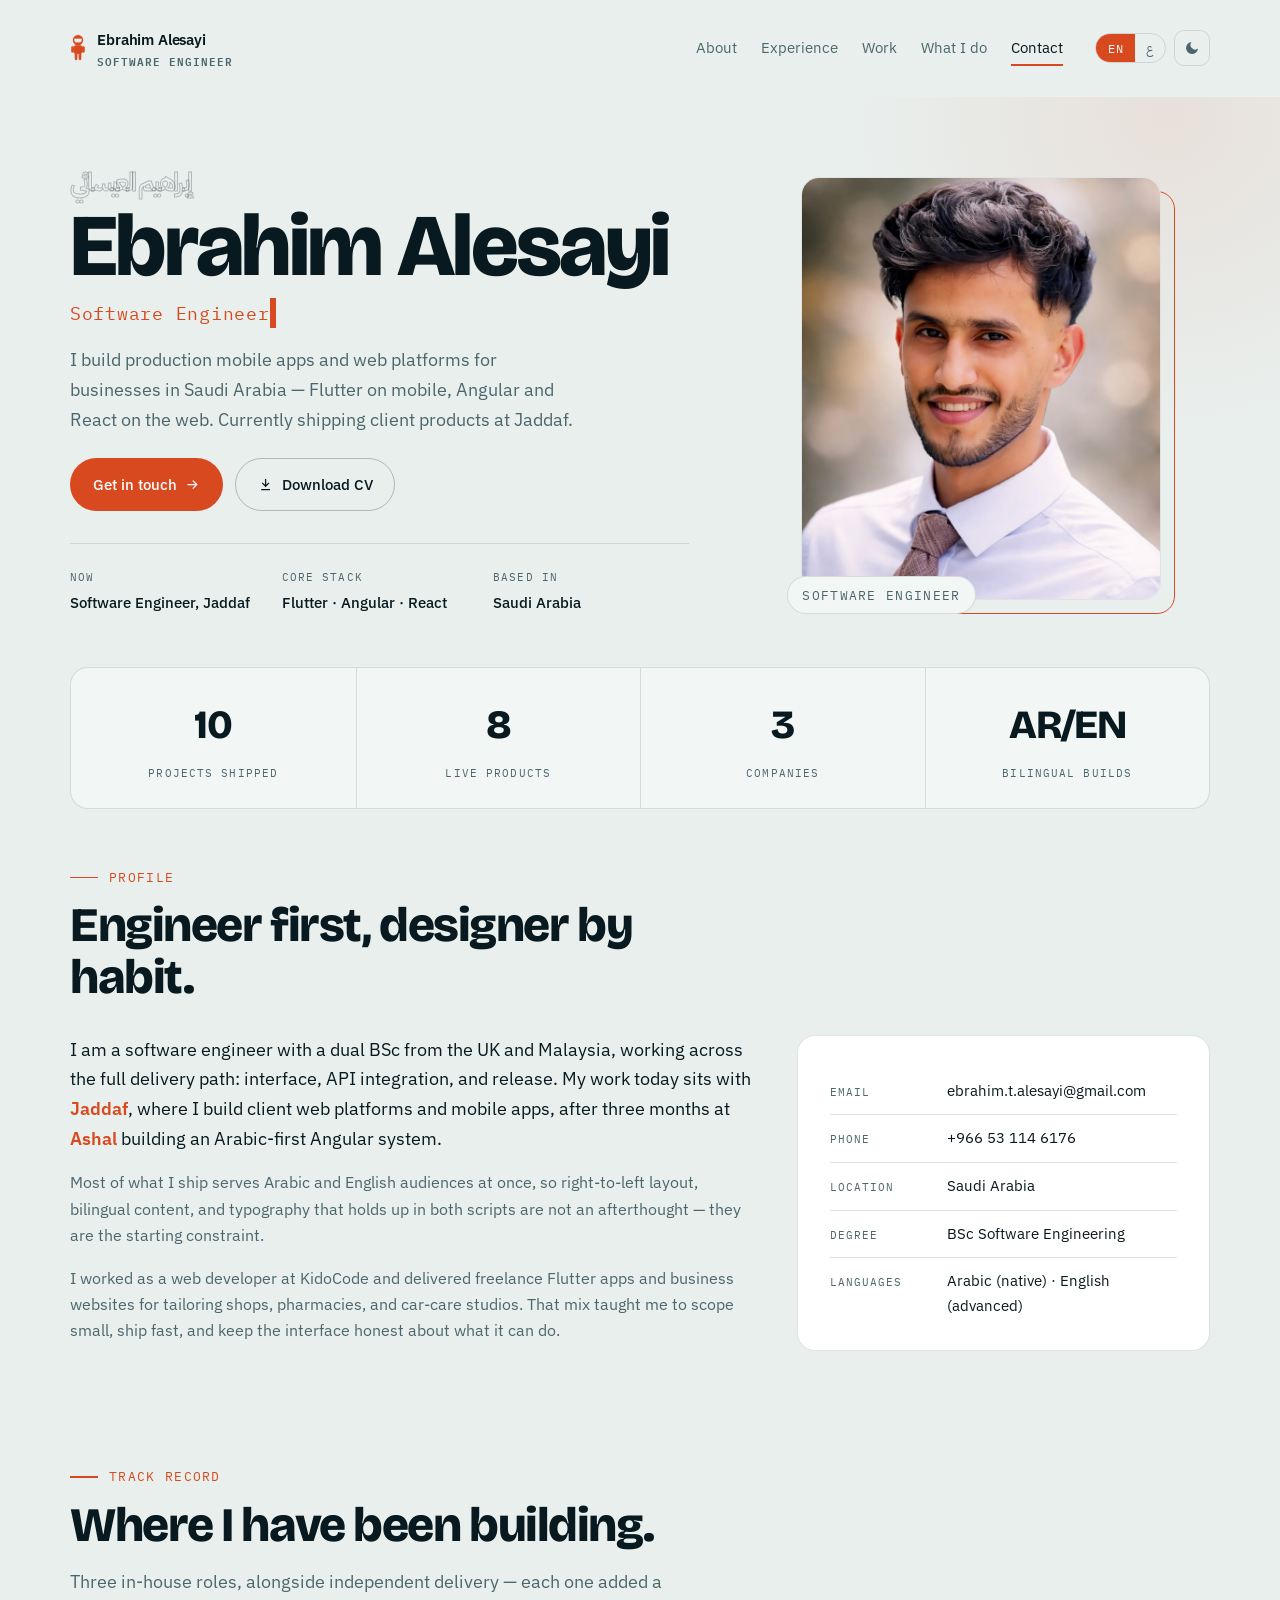
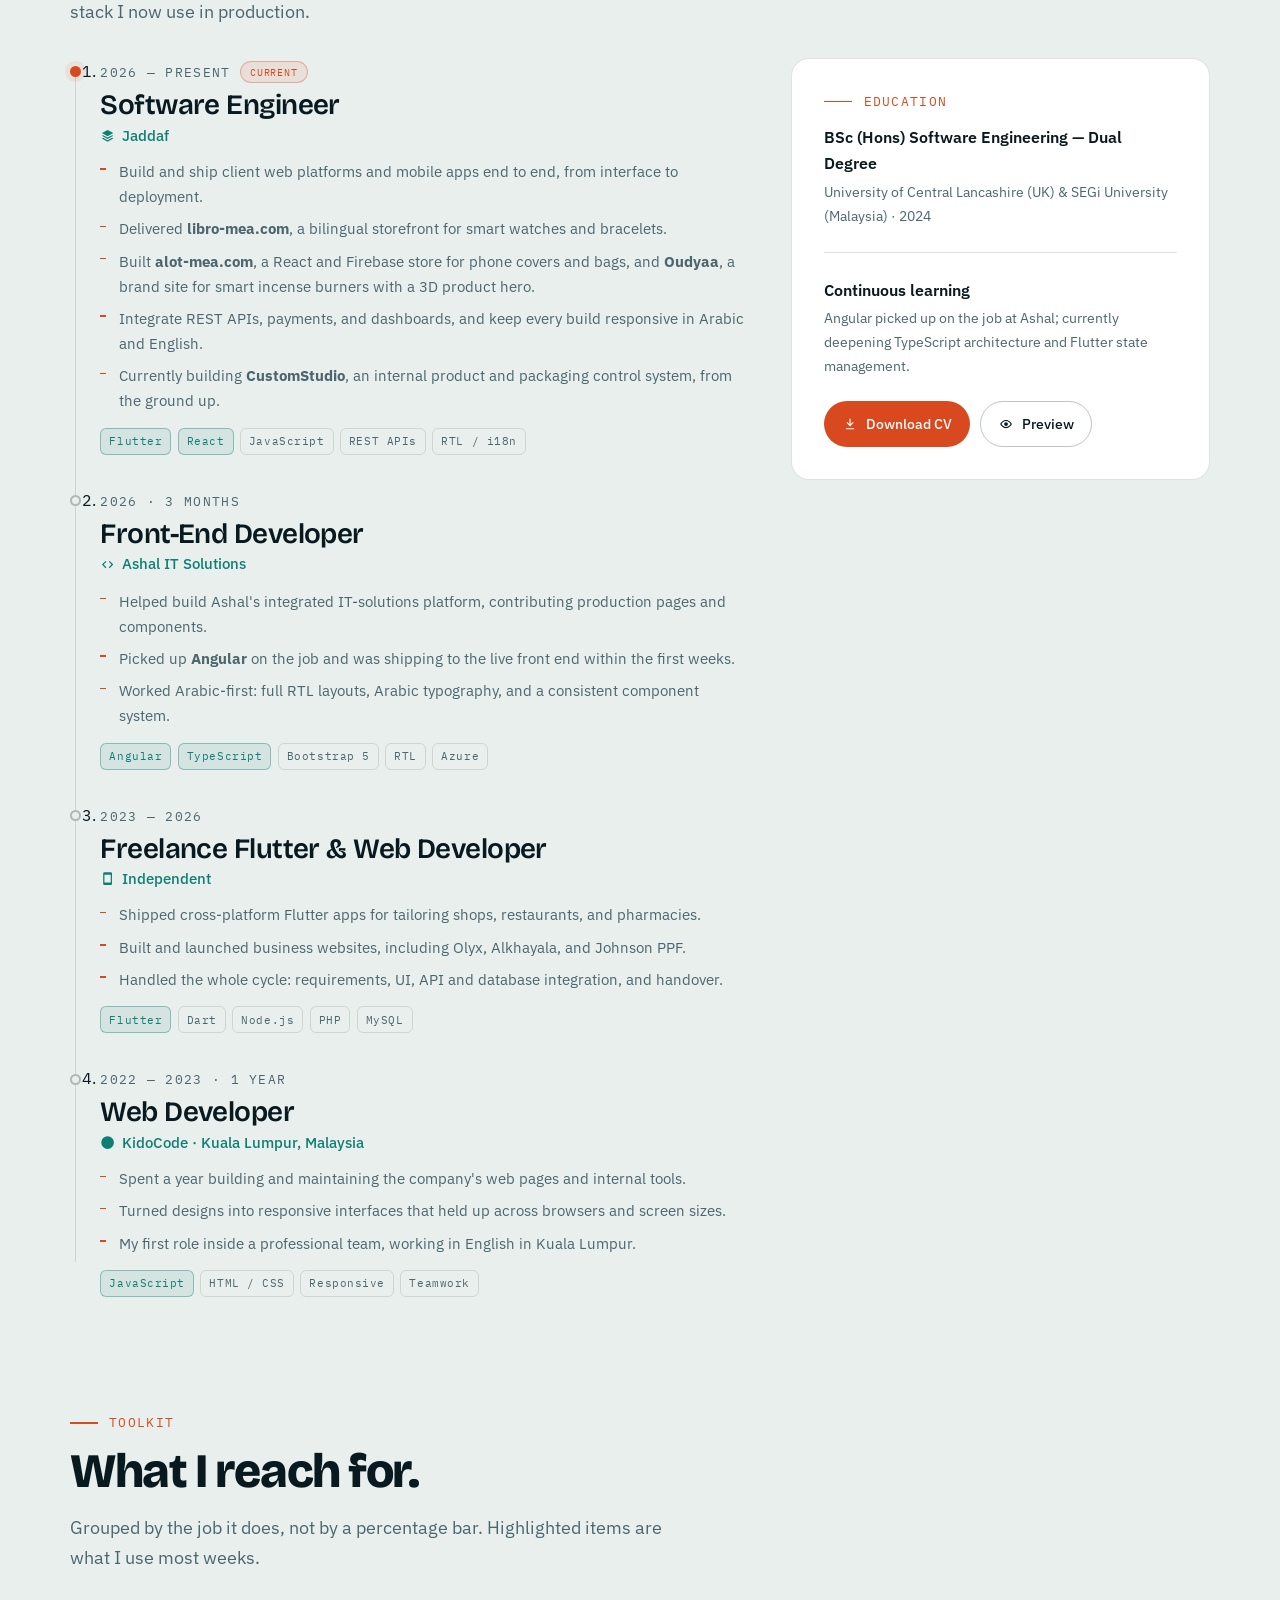
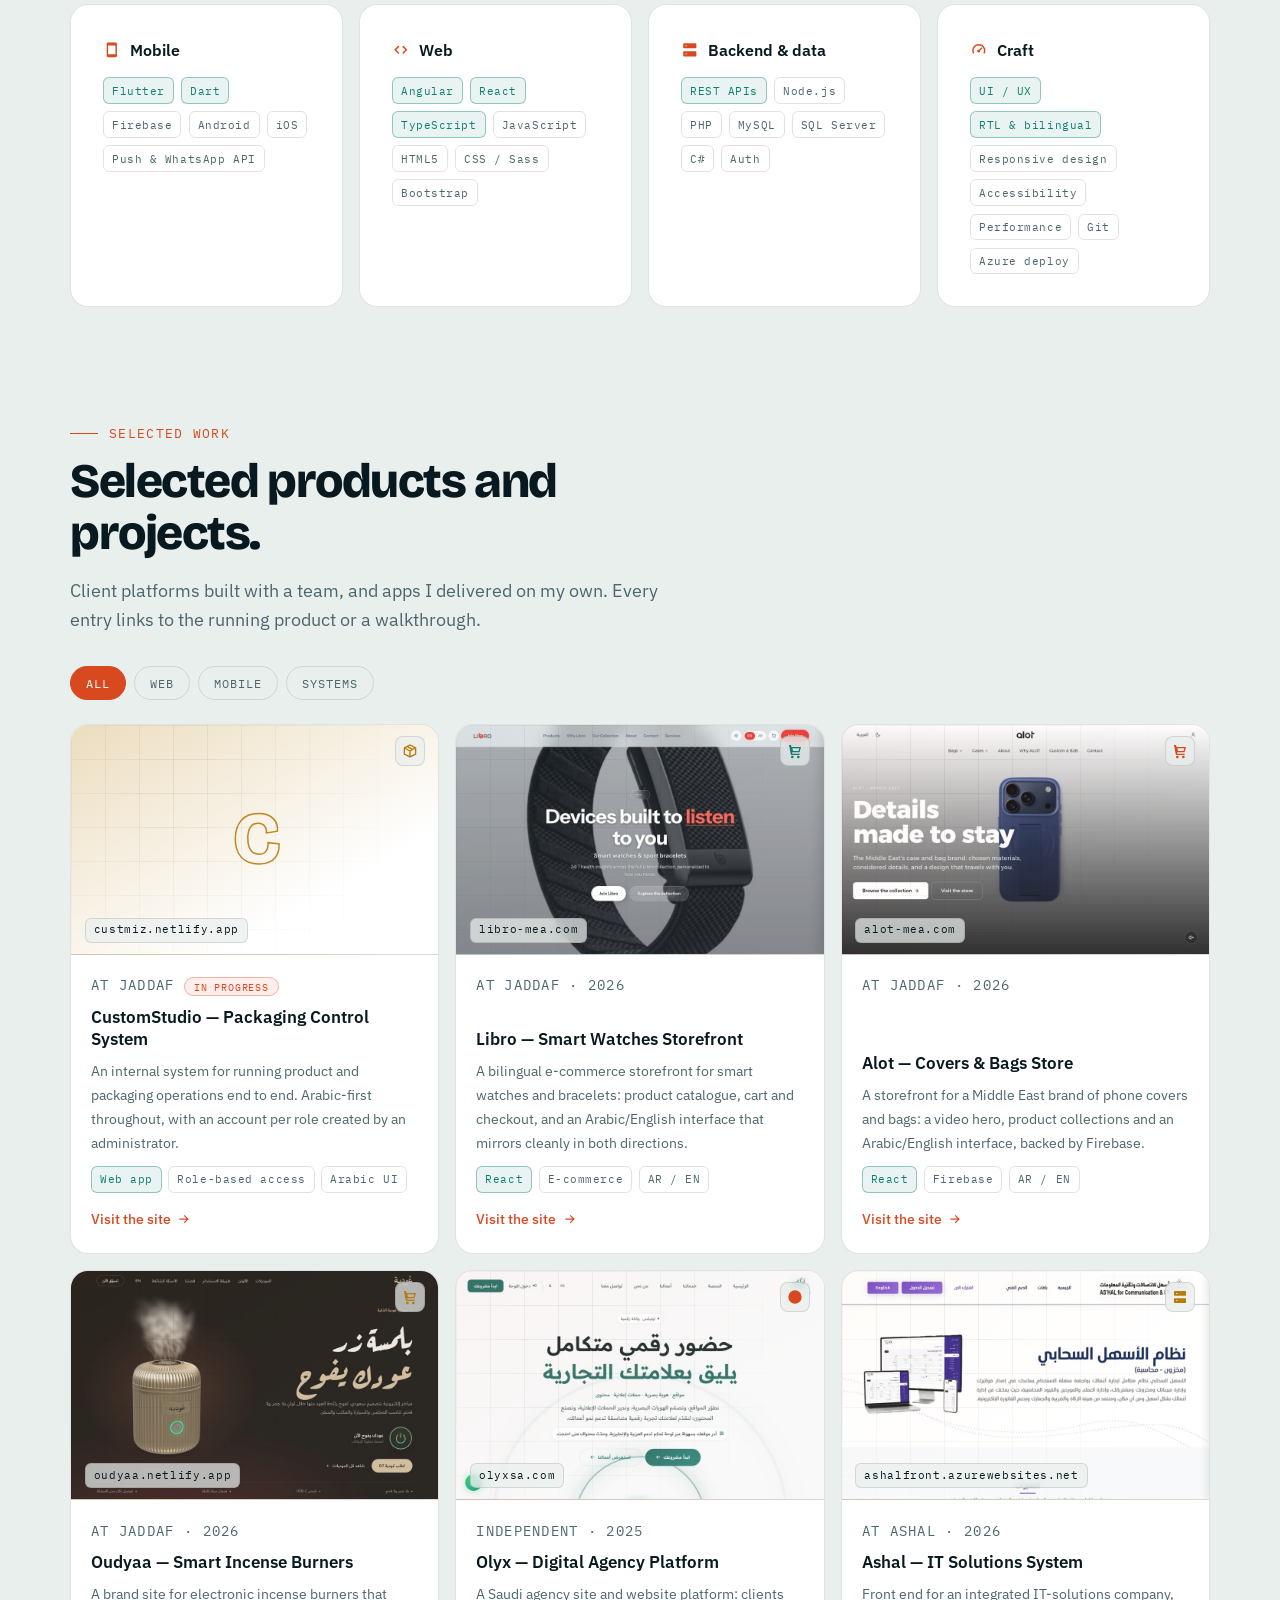
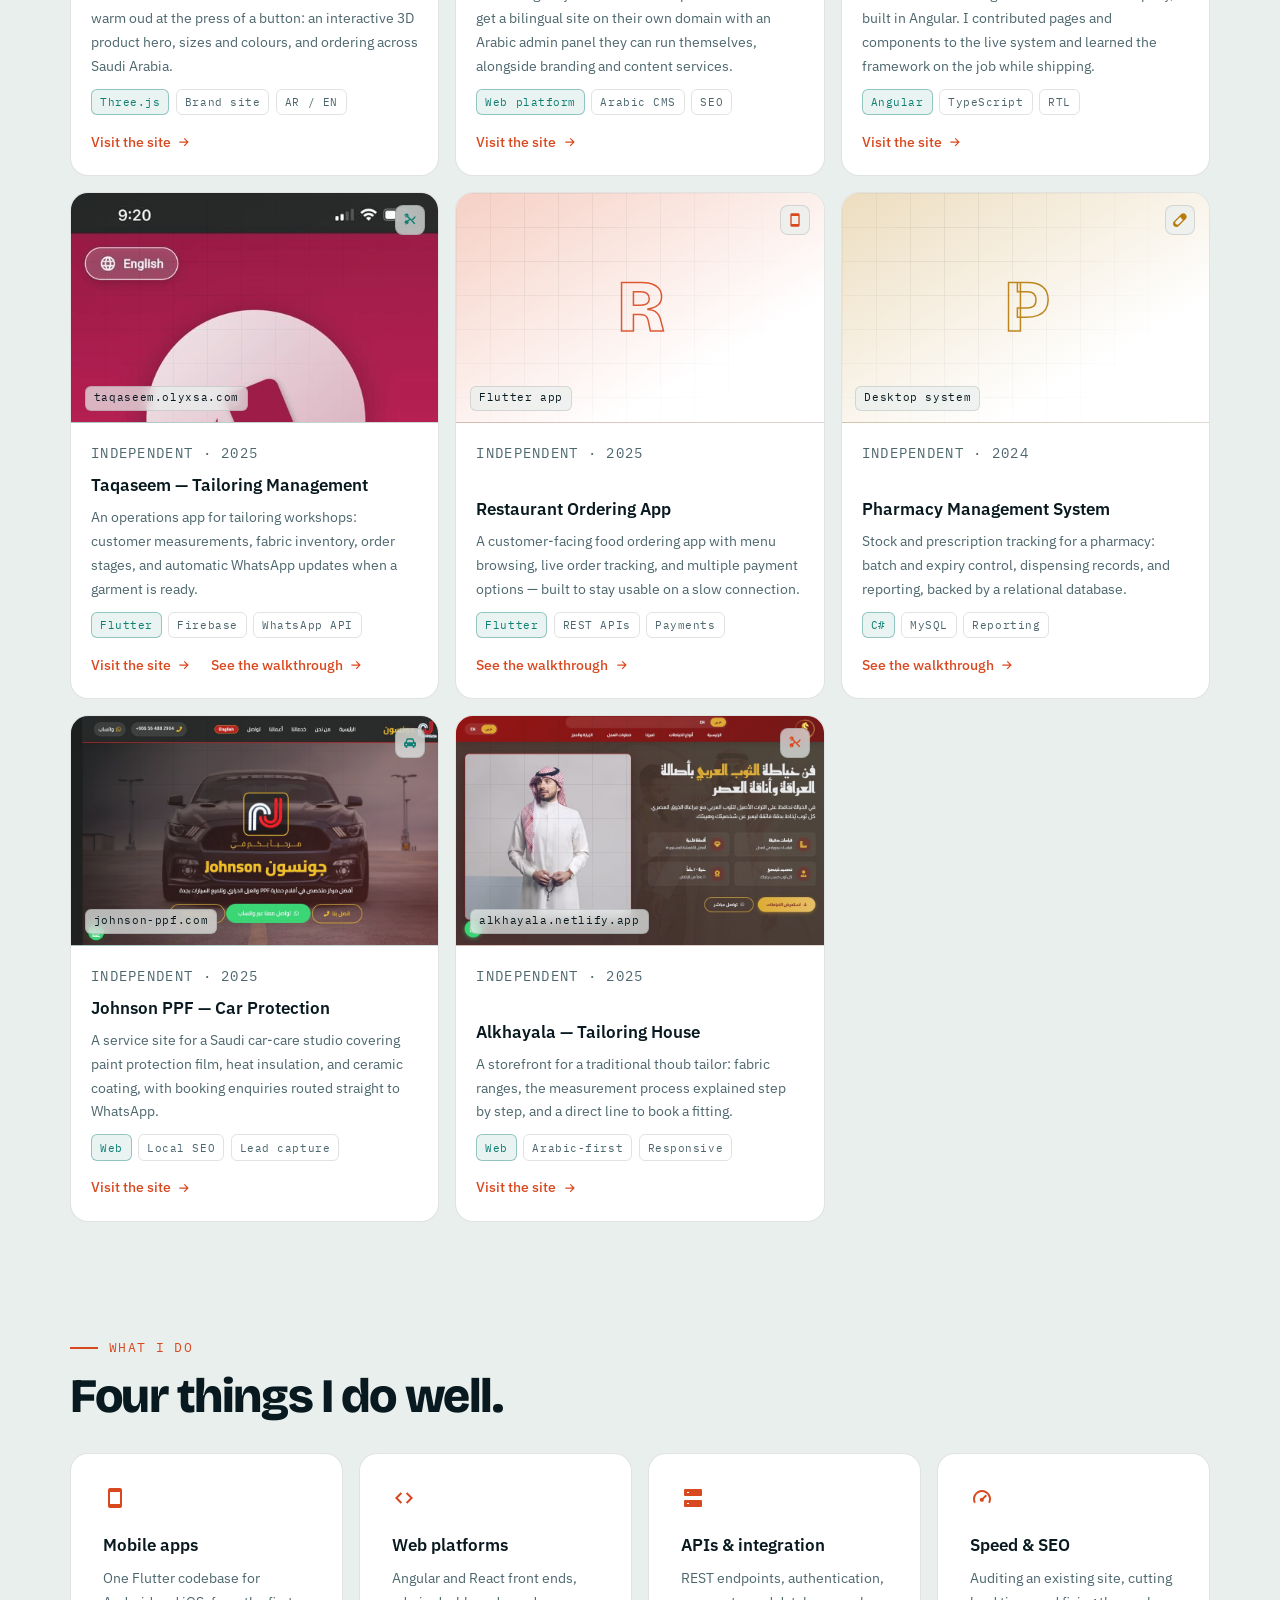
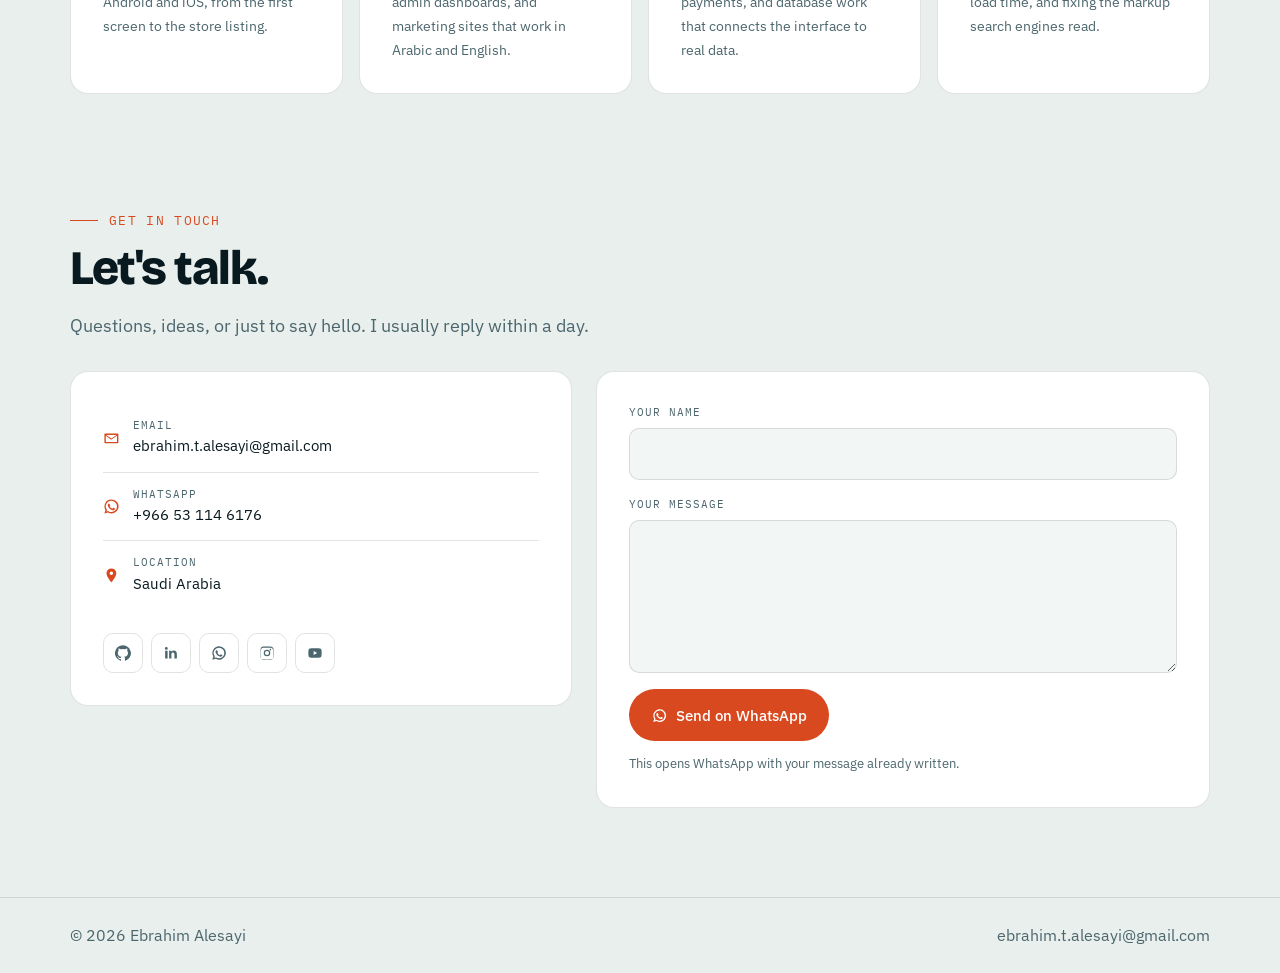
==== commit 8f569b77: "Make the contact section a general contact, not a services pitch Hero button and contact heading now" ====
--- a/index.html
+++ b/index.html
@@ -915,7 +915,7 @@
       <a href="#about" data-i18n="nav_about">About</a>
       <a href="#experience" data-i18n="nav_experience">Experience</a>
       <a href="#work" data-i18n="nav_work">Work</a>
-      <a href="#services" data-i18n="nav_services">Services</a>
+      <a href="#services" data-i18n="nav_services">What I do</a>
       <a href="#contact" data-i18n="nav_contact">Contact</a>
     </div>
 
@@ -956,7 +956,7 @@
 
       <div class="hero-cta reveal" style="--d:240ms">
         <a class="btn btn-primary" href="#contact">
-          <span data-i18n="cta_hire">Start a project</span>
+          <span data-i18n="cta_hire">Get in touch</span>
           <svg class="svg" aria-hidden="true"><use href="#i-arrow-right"/></svg>
         </a>
         <a class="btn btn-ghost" href="assets/docs/Ebrahim_Alesayi_CV.pdf" download>
@@ -1419,7 +1419,7 @@
 <section class="sec" id="services">
   <div class="wrap">
     <header class="sec-head reveal">
-      <p class="eyebrow mono" data-i18n="eb_services">How I can help</p>
+      <p class="eyebrow mono" data-i18n="eb_services">What I do</p>
       <h2 class="sec-title" data-i18n="services_title">Four things I do well.</h2>
     </header>
 
@@ -1453,8 +1453,8 @@
   <div class="wrap">
     <header class="sec-head reveal">
       <p class="eyebrow mono" data-i18n="eb_contact">Get in touch</p>
-      <h2 class="sec-title" data-i18n="contact_title">Tell me what you want to build.</h2>
-      <p class="sec-lede" data-i18n="contact_lede">Send a short brief — what the product does, who it is for, and when you need it. I reply within a day.</p>
+      <h2 class="sec-title" data-i18n="contact_title">Let's talk.</h2>
+      <p class="sec-lede" data-i18n="contact_lede">Questions, ideas, or just to say hello. I usually reply within a day.</p>
     </header>
 
     <div class="contact">
@@ -1487,17 +1487,6 @@
           <div class="field">
             <label for="cf-name" data-i18n="form_name">Your name</label>
             <input id="cf-name" name="name" type="text" autocomplete="name" required>
-          </div>
-          <div class="field">
-            <label for="cf-service" data-i18n="form_service">What do you need?</label>
-            <select id="cf-service" name="service">
-              <option data-i18n="opt_web">Website</option>
-              <option data-i18n="opt_store">Online store</option>
-              <option data-i18n="opt_mobile">Mobile app</option>
-              <option data-i18n="opt_system">Management system</option>
-              <option data-i18n="opt_improve">Improve an existing site</option>
-              <option data-i18n="opt_other">Something else</option>
-            </select>
           </div>
           <div class="field">
             <label for="cf-msg" data-i18n="form_message">Your message</label>
@@ -1736,10 +1725,8 @@
   waForm.addEventListener('submit', function (e) {
     e.preventDefault();
     var ar = document.documentElement.lang === 'ar';
-    var sel = waForm.elements.namedItem('service');
     var lines = [
       (ar ? 'الاسم: ' : 'Name: ') + waForm.elements.namedItem('name').value.trim(),
-      (ar ? 'الخدمة: ' : 'Service: ') + sel.options[sel.selectedIndex].text,
       '',
       waForm.elements.namedItem('message').value.trim()
     ];
@@ -1758,7 +1745,7 @@
     nav_about:      { en: "About", ar: "نبذة" },
     nav_experience: { en: "Experience", ar: "الخبرة" },
     nav_work:       { en: "Work", ar: "الأعمال" },
-    nav_services:   { en: "Services", ar: "الخدمات" },
+    nav_services:   { en: "What I do", ar: "مجالات عملي" },
     nav_contact:    { en: "Contact", ar: "تواصل" },
     hero_ghost:  { en: "إبراهيم العيسائي", ar: "Ebrahim Alesayi" },
     hero_name:   { en: "Ebrahim Alesayi", ar: "إبراهيم العيسائي" },
@@ -1766,7 +1753,7 @@
       en: "I build production mobile apps and web platforms for businesses in Saudi Arabia — Flutter on mobile, Angular and React on the web. Currently shipping client products at Jaddaf.",
       ar: "أبني تطبيقات جوال ومنصات ويب تعمل فعلياً لدى شركات في السعودية — Flutter للجوال، وAngular وReact للويب. حالياً أطوّر منتجات العملاء في شركة جداف."
     },
-    cta_hire:    { en: "Start a project", ar: "ابدأ مشروعاً" },
+    cta_hire:    { en: "Get in touch", ar: "تواصل معي" },
     cta_cv:      { en: "Download CV", ar: "تحميل السيرة الذاتية" },
     cta_preview: { en: "Preview", ar: "معاينة" },
 
@@ -1918,7 +1905,7 @@
     p8_t:   { en: "Alkhayala — Tailoring House", ar: "الخيالة — دار الخياطة" },
     p8_d:   { en: "A storefront for a traditional thoub tailor: fabric ranges, the measurement process explained step by step, and a direct line to book a fitting.", ar: "واجهة لمشغل خياطة أثواب تقليدية: تشكيلات الأقمشة، وشرح خطوة بخطوة لطريقة أخذ القياس، وخط مباشر لحجز موعد." },
 
-    eb_services:    { en: "How I can help", ar: "كيف أساعدك" },
+    eb_services:    { en: "What I do", ar: "مجالات عملي" },
     services_title: { en: "Four things I do well.", ar: "أربعة أشياء أتقنها." },
     s1_t: { en: "Mobile apps", ar: "تطبيقات الجوال" },
     s1_d: { en: "One Flutter codebase for Android and iOS, from the first screen to the store listing.", ar: "قاعدة كود واحدة بـFlutter لأندرويد وiOS، من أول شاشة حتى النشر في المتجر." },
@@ -1930,16 +1917,9 @@
     s4_d: { en: "Auditing an existing site, cutting load time, and fixing the markup search engines read.", ar: "فحص موقع قائم، وتقليص زمن التحميل، وإصلاح الوسوم التي تقرأها محركات البحث." },
 
     eb_contact:    { en: "Get in touch", ar: "تواصل معي" },
-    contact_title: { en: "Tell me what you want to build.", ar: "أخبرني بما تريد بناءه." },
-    contact_lede:  { en: "Send a short brief — what the product does, who it is for, and when you need it. I reply within a day.", ar: "أرسل ملخصاً قصيراً: ما الذي يفعله المنتج، ولمن، ومتى تحتاجه. أرد خلال يوم." },
+    contact_title: { en: "Let's talk.", ar: "لنتحدث." },
+    contact_lede:  { en: "Questions, ideas, or just to say hello. I usually reply within a day.", ar: "سؤال أو فكرة أو مجرد تحية. عادةً أرد خلال يوم." },
     form_name:    { en: "Your name", ar: "الاسم" },
-    form_service: { en: "What do you need?", ar: "ما الذي تحتاجه؟" },
-    opt_web:      { en: "Website", ar: "موقع إلكتروني" },
-    opt_store:    { en: "Online store", ar: "متجر إلكتروني" },
-    opt_mobile:   { en: "Mobile app", ar: "تطبيق جوال" },
-    opt_system:   { en: "Management system", ar: "نظام إدارة" },
-    opt_improve:  { en: "Improve an existing site", ar: "تطوير موقع قائم" },
-    opt_other:    { en: "Something else", ar: "شيء آخر" },
     form_message: { en: "Your message", ar: "اكتب رسالتك" },
     form_send:    { en: "Send on WhatsApp", ar: "أرسل عبر واتساب" },
     form_note:    { en: "This opens WhatsApp with your message already written.", ar: "يفتح واتساب ورسالتك جاهزة للإرسال." },
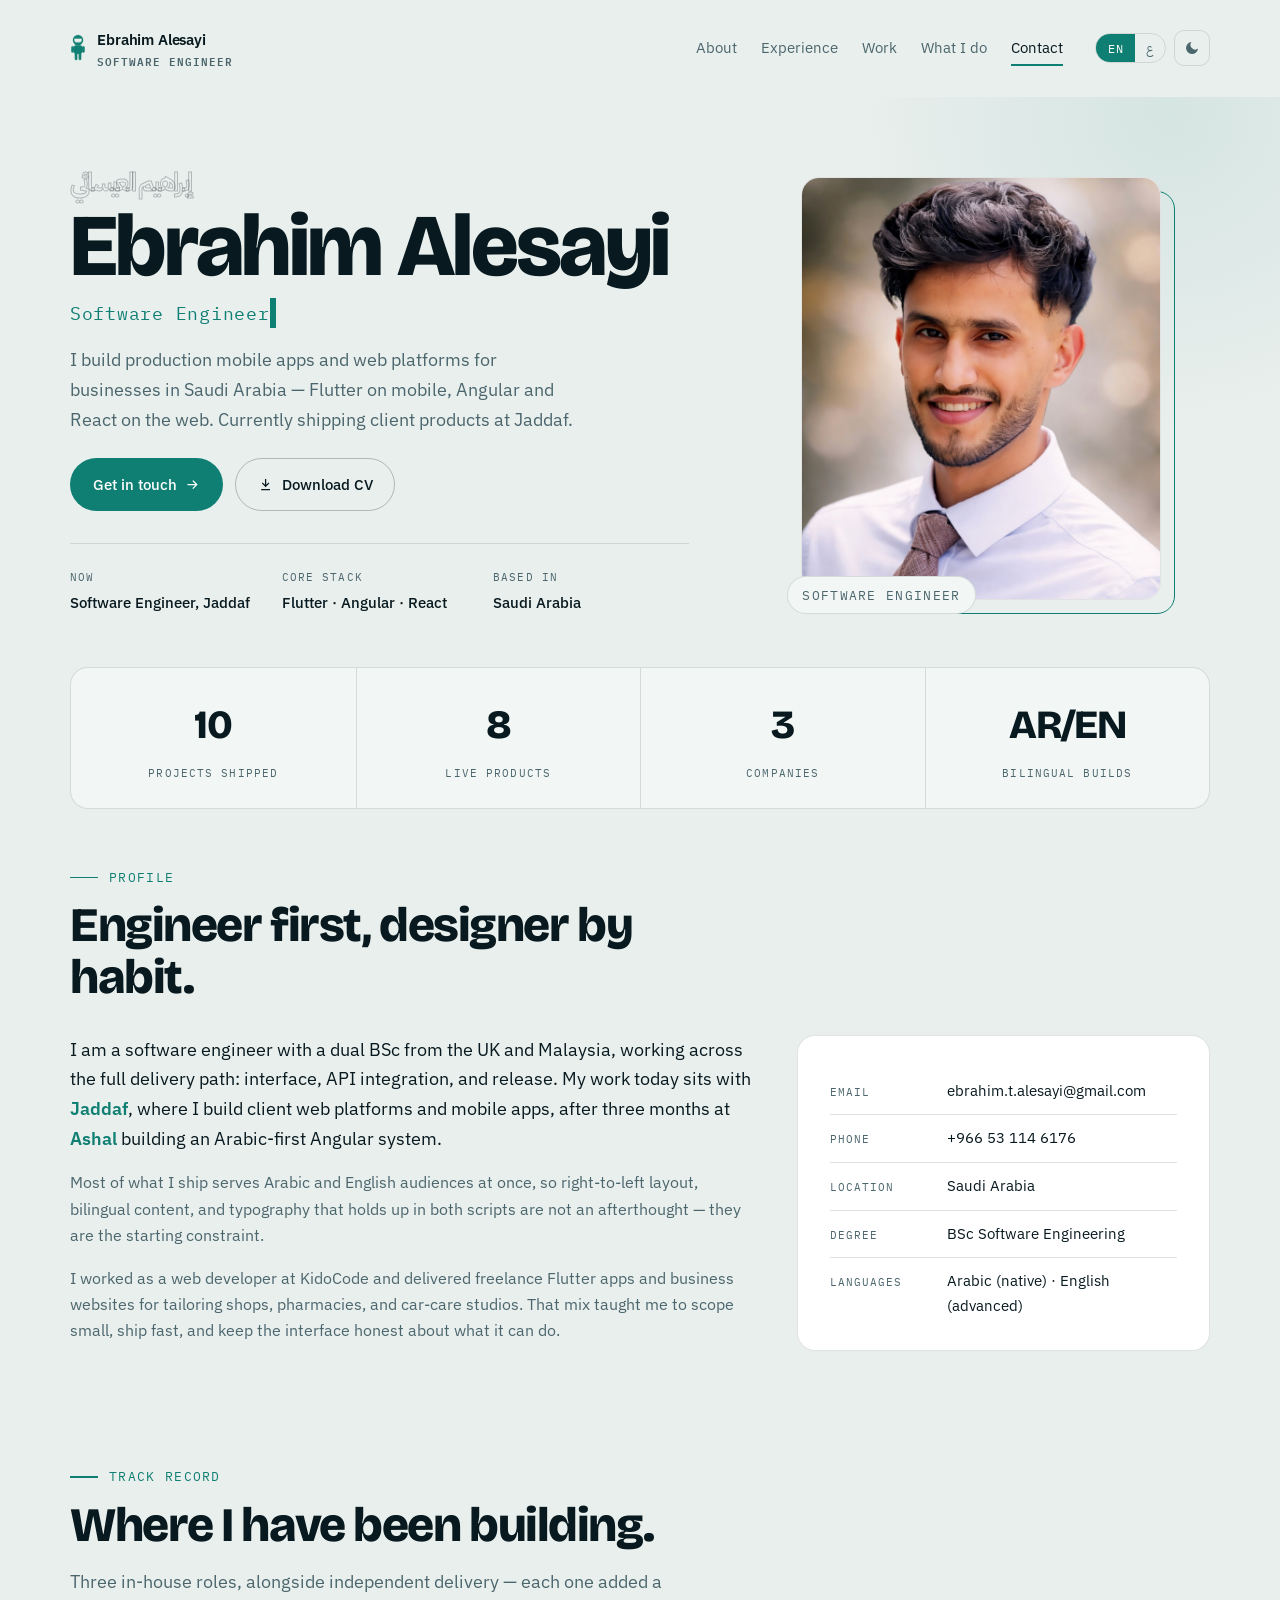
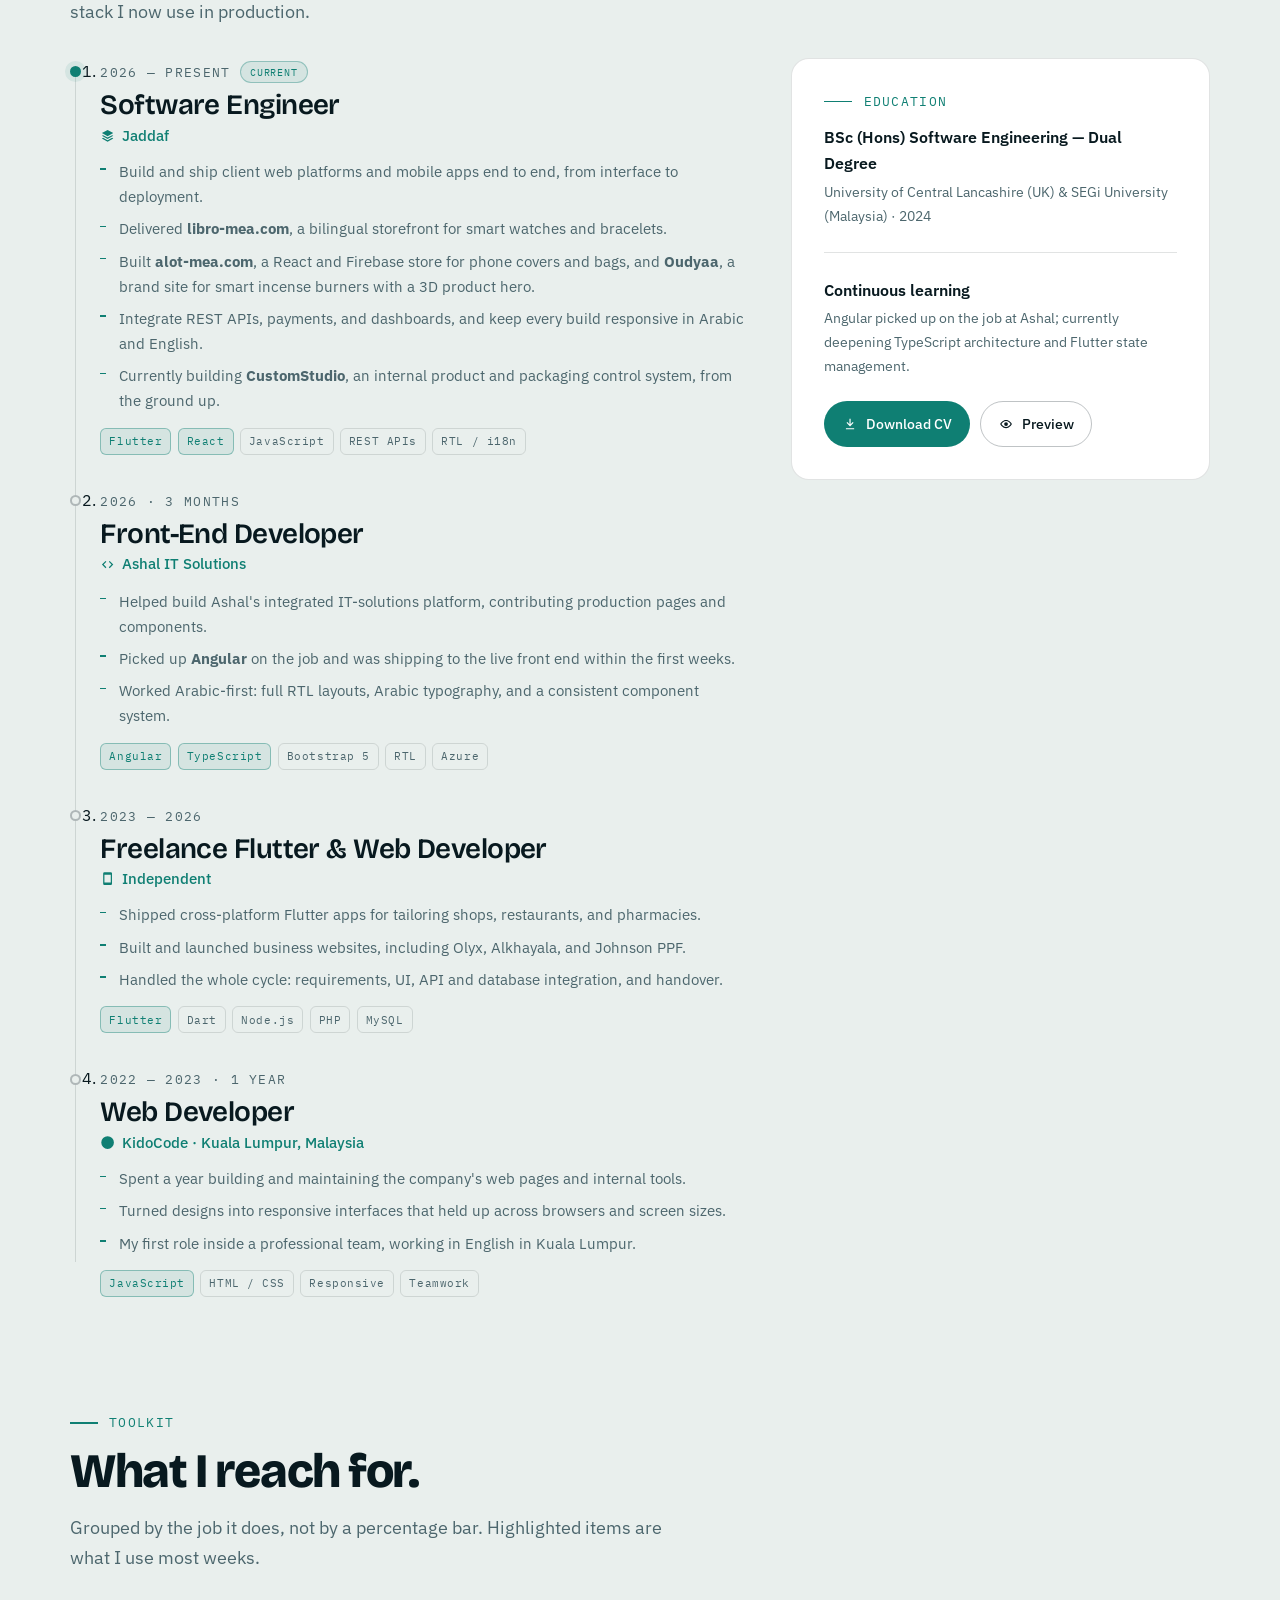
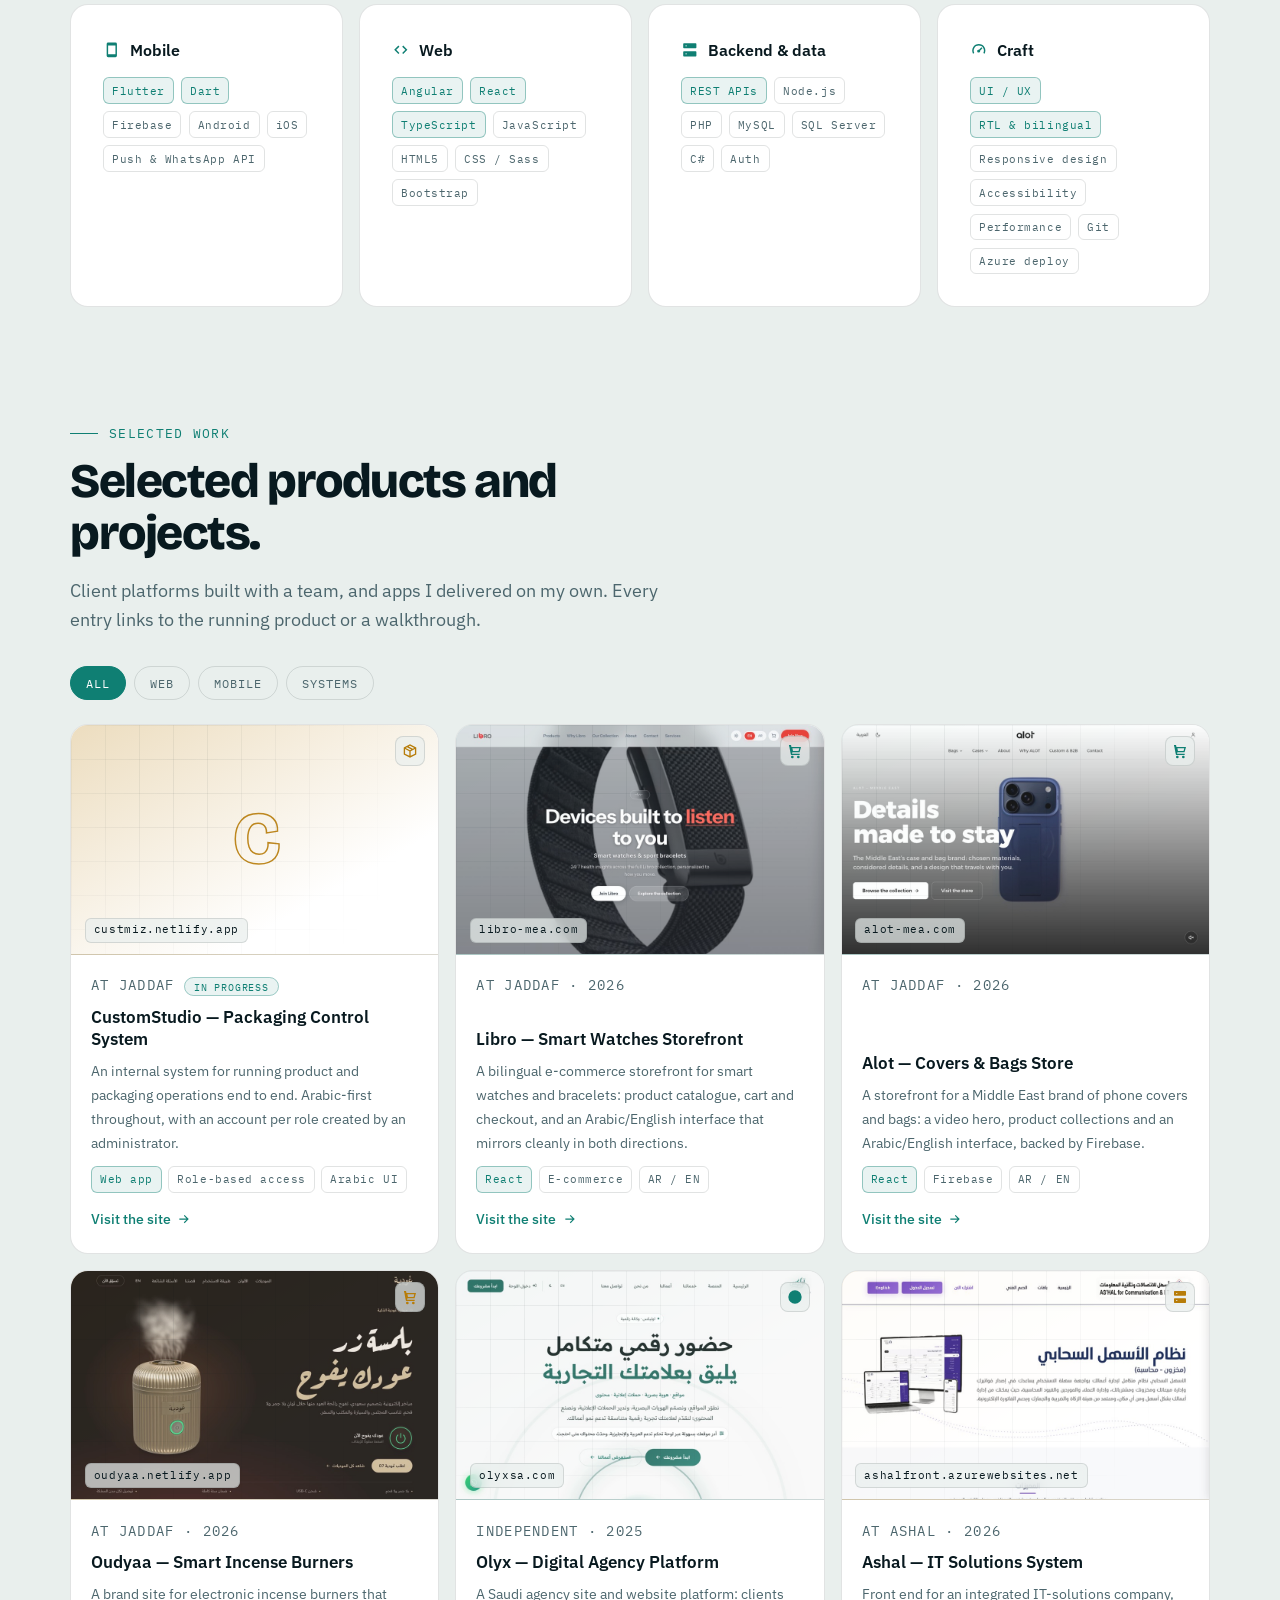
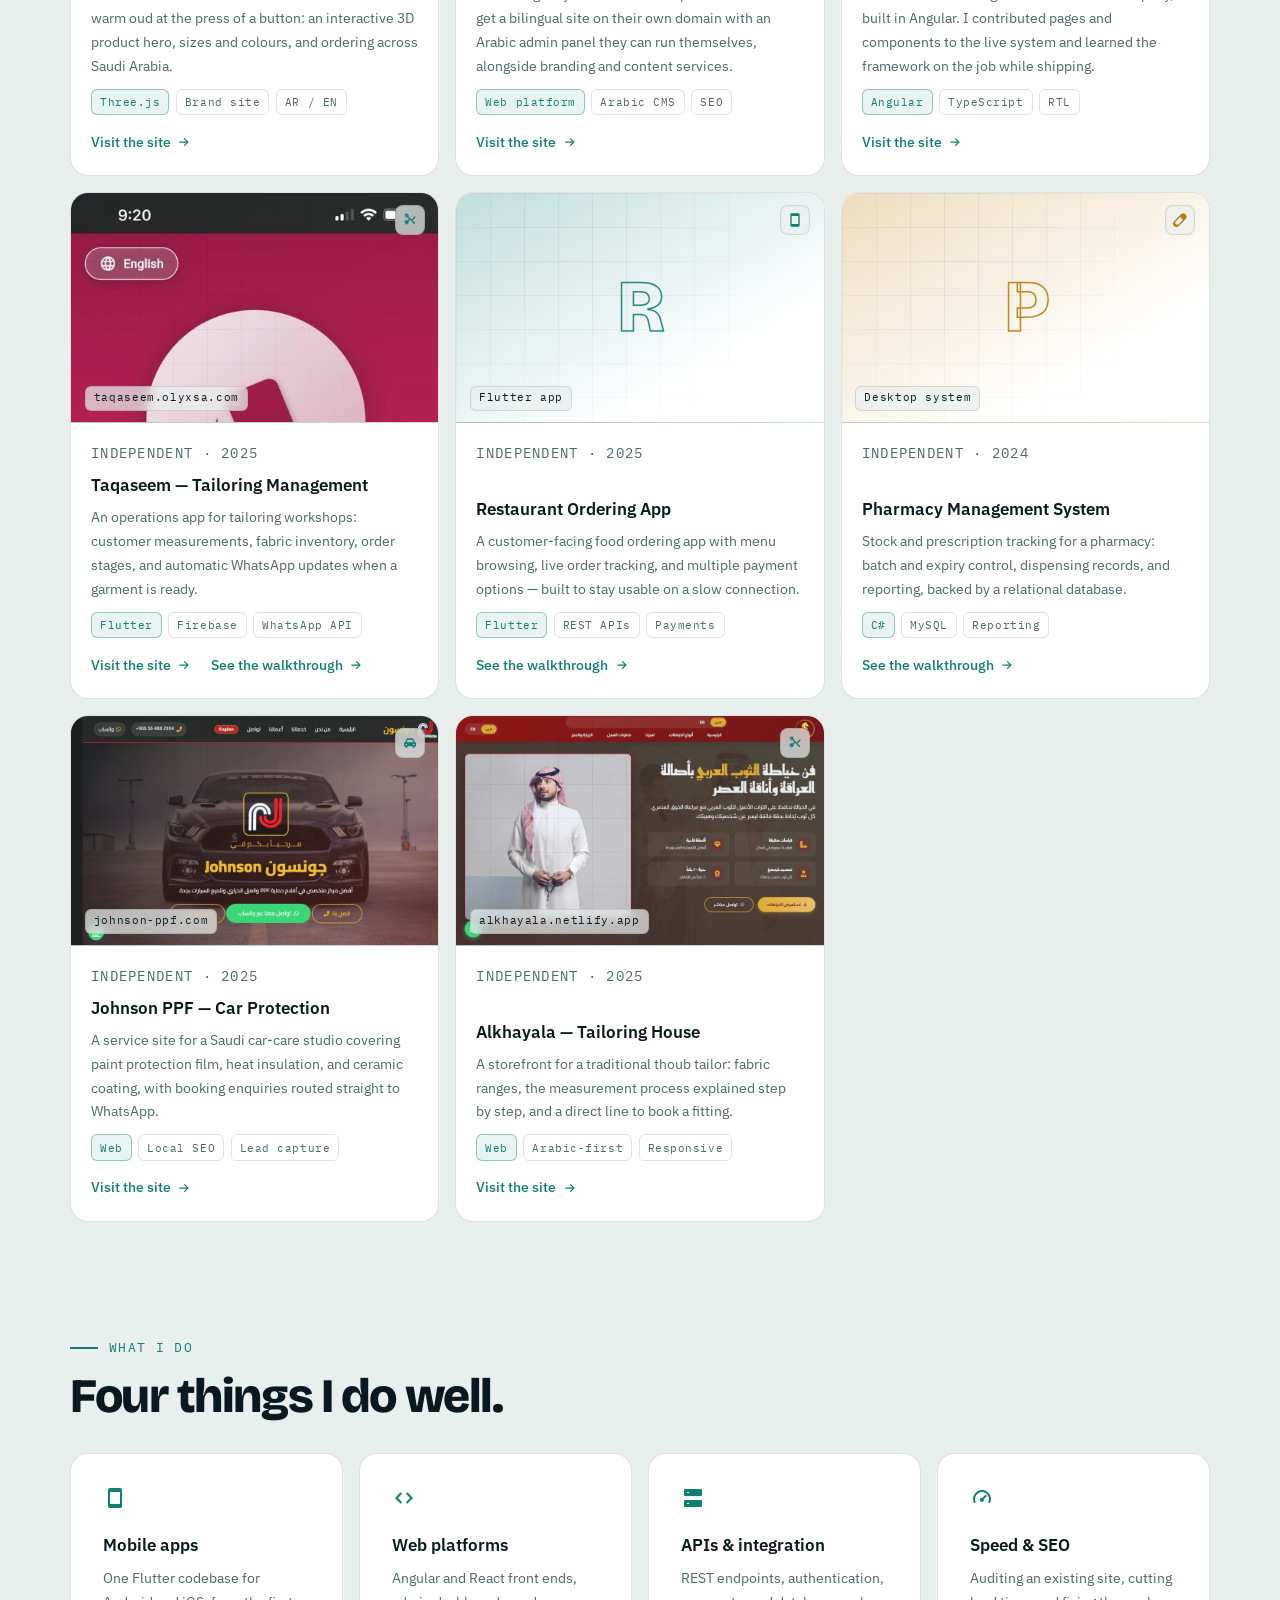
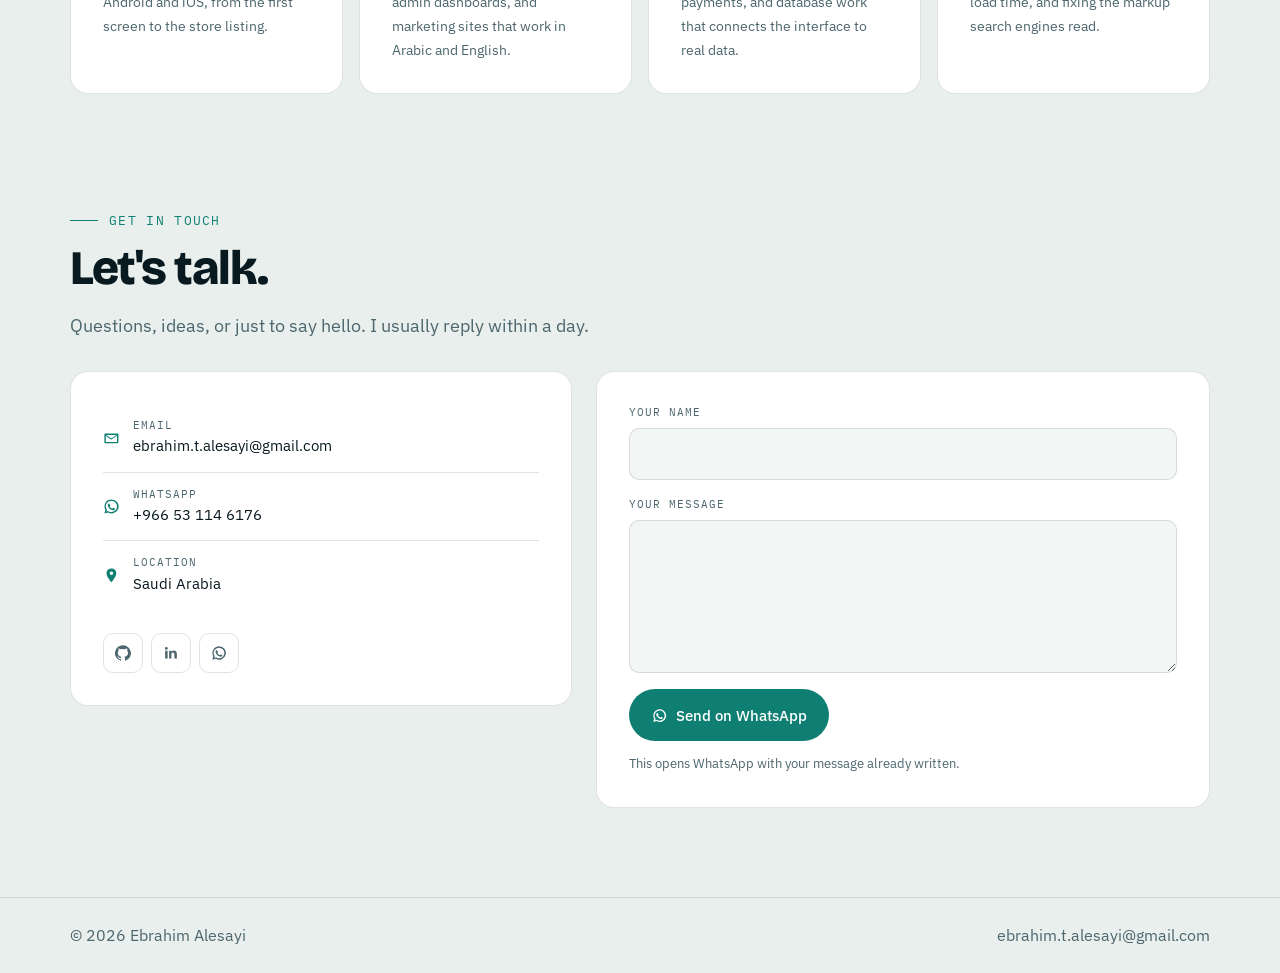
==== commit 6233f8be: "Teal accent, cleaner contact links, and redesigned case-study pages - Accent colour changed from ora" ====
--- a/index.html
+++ b/index.html
@@ -20,7 +20,7 @@
 <meta property="og:image:alt" content="Ebrahim Alesayi, Software Engineer, Web and Mobile">
 <meta name="twitter:card" content="summary_large_image">
 <meta name="twitter:image" content="https://ealesayi.netlify.app/assets/img/og-card.jpg">
-<link rel="icon" type="image/svg+xml" href="data:image/svg+xml,%3Csvg xmlns='http://www.w3.org/2000/svg' viewBox='0 0 64 64'%3E%3Crect width='64' height='64' rx='16' fill='%23FF6A45'/%3E%3Cg fill='%23fff'%3E%3Crect x='16.5' y='30' width='6' height='15' rx='3'/%3E%3Crect x='41.5' y='30' width='6' height='15' rx='3'/%3E%3Crect x='24.5' y='45' width='6' height='17' rx='3'/%3E%3Crect x='33.5' y='45' width='6' height='17' rx='3'/%3E%3Crect x='21.5' y='27.5' width='21' height='20' rx='7'/%3E%3Cpath fill-rule='evenodd' d='M32 4a12 12 0 1 0 0 24 12 12 0 0 0 0-24zM23.5 12.6h17v3.4a5 5 0 0 1-5 5h-7a5 5 0 0 1-5-5z'/%3E%3C/g%3E%3C/svg%3E">
+<link rel="icon" type="image/svg+xml" href="data:image/svg+xml,%3Csvg xmlns='http://www.w3.org/2000/svg' viewBox='0 0 64 64'%3E%3Crect width='64' height='64' rx='16' fill='%233CC9AE'/%3E%3Cg fill='%23fff'%3E%3Crect x='16.5' y='30' width='6' height='15' rx='3'/%3E%3Crect x='41.5' y='30' width='6' height='15' rx='3'/%3E%3Crect x='24.5' y='45' width='6' height='17' rx='3'/%3E%3Crect x='33.5' y='45' width='6' height='17' rx='3'/%3E%3Crect x='21.5' y='27.5' width='21' height='20' rx='7'/%3E%3Cpath fill-rule='evenodd' d='M32 4a12 12 0 1 0 0 24 12 12 0 0 0 0-24zM23.5 12.6h17v3.4a5 5 0 0 1-5 5h-7a5 5 0 0 1-5-5z'/%3E%3C/g%3E%3C/svg%3E">
 
 <script>
 /* applied before first paint so the splash opens in the right theme */
@@ -47,9 +47,7 @@
   ],
   "sameAs":[
     "https://github.com/ealesayi",
-    "https://www.linkedin.com/in/ealesayi",
-    "https://www.instagram.com/e_alesayi/",
-    "https://www.youtube.com/channel/UCSou77la5_4vdW49zFJyF6g"
+    "https://www.linkedin.com/in/ealesayi"
   ]
 }
 </script>
@@ -68,13 +66,14 @@
   --muted:#93A9AD;
   --line:rgba(233,226,214,.13);
   --line-strong:rgba(233,226,214,.28);
-  --coral:#FF6A45;
-  --coral-soft:rgba(255,106,69,.14);
+  --accent:#3CC9AE;
+  --accent-soft:rgba(60,201,174,.14);
+  --on-accent:#05211C;
   --sea:#46C2AE;
   --sea-soft:rgba(70,194,174,.13);
   --saffron:#F0B93F;
   --shadow:0 18px 50px -24px rgba(0,0,0,.75);
-  --ring:0 0 0 3px rgba(255,106,69,.45);
+  --ring:0 0 0 3px rgba(60,201,174,.45);
 
   --display:'Bricolage Grotesque','IBM Plex Sans Arabic',system-ui,sans-serif;
   --body:'IBM Plex Sans','IBM Plex Sans Arabic',system-ui,sans-serif;
@@ -104,13 +103,14 @@
   --muted:#4C666D;
   --line:rgba(8,25,31,.12);
   --line-strong:rgba(8,25,31,.26);
-  --coral:#D9491F;
-  --coral-soft:rgba(217,73,31,.09);
+  --accent:#0F7F73;
+  --accent-soft:rgba(15,127,115,.09);
+  --on-accent:#FFFFFF;
   --sea:#0F7F73;
   --sea-soft:rgba(15,127,115,.09);
   --saffron:#B77C09;
   --shadow:0 16px 40px -26px rgba(8,25,31,.45);
-  --ring:0 0 0 3px rgba(217,73,31,.35);
+  --ring:0 0 0 3px rgba(15,127,115,.35);
   color-scheme:light;
 }
 
@@ -130,11 +130,11 @@
 a{color:inherit;text-decoration:none}
 button,input,textarea{font:inherit;color:inherit}
 :focus-visible{outline:none;box-shadow:var(--ring);border-radius:6px}
-::selection{background:var(--coral);color:#fff}
+::selection{background:var(--accent);color:var(--on-accent)}
 
 .skip{
   position:absolute;inset-inline-start:1rem;top:-4rem;z-index:200;
-  background:var(--coral);color:#fff;padding:.6rem 1rem;border-radius:8px;
+  background:var(--accent);color:var(--on-accent);padding:.6rem 1rem;border-radius:8px;
   transition:top .2s ease;
 }
 .skip:focus{top:1rem}
@@ -165,7 +165,7 @@
 /* ---------- scroll progress ---------- */
 #progress{
   position:fixed;top:0;inset-inline-start:0;height:2px;width:0;
-  background:linear-gradient(90deg,var(--coral),var(--saffron),var(--sea));
+  background:linear-gradient(90deg,var(--accent),var(--saffron),var(--sea));
   z-index:120;
 }
 
@@ -207,7 +207,7 @@
 .o1{left:98px;top:10px;animation-delay:.12s}
 .o2{left:182px;top:71px;animation-delay:.21s}
 .o3{left:150px;top:169px;animation-delay:.30s}
-.o4{left:46px;top:169px;animation-delay:.39s;color:var(--coral);border-color:color-mix(in srgb,var(--coral) 40%,transparent)}
+.o4{left:46px;top:169px;animation-delay:.39s;color:var(--accent);border-color:color-mix(in srgb,var(--accent) 40%,transparent)}
 .o5{left:14px;top:71px;animation-delay:.48s}
 .o2 .svg{animation-delay:-.5s}.o3 .svg{animation-delay:-1s}.o4 .svg{animation-delay:-1.5s}.o5 .svg{animation-delay:-2s}
 
@@ -217,7 +217,7 @@
 }
 .splash-bar{display:block;width:96px;height:2px;border-radius:2px;background:var(--line);overflow:hidden}
 .splash-bar i{
-  display:block;height:100%;width:100%;background:var(--coral);
+  display:block;height:100%;width:100%;background:var(--accent);
   transform:scaleX(0);transform-origin:left;
   animation:bar .95s linear .35s forwards;
 }
@@ -386,7 +386,7 @@
 .brand{display:flex;align-items:center;gap:.7rem;font-weight:600;letter-spacing:-.01em}
 .brand-mark{
   flex:none;display:grid;place-items:center;
-  color:var(--coral);
+  color:var(--accent);
   /* @keyframes astroRoutine: plays once on load, then holds the rest pose.
      Click the mark to replay it. */
   animation:astroRoutine 10s linear 1s 1 both;
@@ -405,7 +405,7 @@
 }
 .nav-links > a::after{
   content:"";position:absolute;inset-inline-start:0;bottom:0;height:1.5px;width:0;
-  background:var(--coral);transition:width .25s ease;
+  background:var(--accent);transition:width .25s ease;
 }
 .nav-links > a:hover,.nav-links > a.current{color:var(--text)}
 .nav-links > a:hover::after,.nav-links > a.current::after{width:100%}
@@ -417,7 +417,7 @@
   font-family:var(--mono);font-size:.72rem;letter-spacing:.08em;color:var(--muted);
   transition:background .2s ease,color .2s ease;
 }
-.lang button[aria-pressed="true"]{background:var(--coral);color:#fff}
+.lang button[aria-pressed="true"]{background:var(--accent);color:var(--on-accent)}
 .icon-btn{
   width:36px;height:36px;display:grid;place-items:center;cursor:pointer;
   border:1px solid var(--line);border-radius:10px;background:none;color:var(--muted);
@@ -471,7 +471,7 @@
     font-size:1.05rem;color:var(--text);
   }
   .nav-links > a::after{display:none}
-  .nav-links > a.current{color:var(--coral)}
+  .nav-links > a.current{color:var(--accent)}
   /* auto margins on both sides centre the controls and push the menu to the corner */
   .nav-tools{margin-inline:auto}
   .burger{margin-inline-start:0}
@@ -487,7 +487,7 @@
   content:"";position:absolute;z-index:-1;
   width:46rem;height:46rem;border-radius:50%;
   inset-block-start:-22rem;inset-inline-end:-16rem;
-  background:radial-gradient(circle,var(--coral-soft),transparent 62%);
+  background:radial-gradient(circle,var(--accent-soft),transparent 62%);
   pointer-events:none;
 }
 .hero-grid{display:grid;grid-template-columns:1.15fr .85fr;gap:clamp(2rem,5vw,4.5rem);align-items:center}
@@ -503,9 +503,9 @@
 
 .role{
   font-family:var(--mono);font-size:clamp(.95rem,.85rem + .4vw,1.15rem);
-  color:var(--coral);letter-spacing:.04em;min-height:1.7em;margin-bottom:var(--s-3);
-}
-.role .caret{display:inline-block;width:.6ch;background:var(--coral);color:transparent;animation:blink 1.05s steps(1) infinite}
+  color:var(--accent);letter-spacing:.04em;min-height:1.7em;margin-bottom:var(--s-3);
+}
+.role .caret{display:inline-block;width:.6ch;background:var(--accent);color:transparent;animation:blink 1.05s steps(1) infinite}
 @keyframes blink{50%{opacity:0}}
 
 .pitch{color:var(--muted);max-width:46ch;font-size:var(--t-1);margin-bottom:var(--s-4)}
@@ -517,10 +517,10 @@
   font-weight:500;font-size:.95rem;
   transition:transform .2s ease,background .2s ease,border-color .2s ease,color .2s ease;
 }
-.btn-primary{background:var(--coral);color:#fff}
-.btn-primary:hover{transform:translateY(-2px);background:color-mix(in srgb,var(--coral) 86%,#000)}
+.btn-primary{background:var(--accent);color:var(--on-accent)}
+.btn-primary:hover{transform:translateY(-2px);background:color-mix(in srgb,var(--accent) 86%,#000)}
 .btn-ghost{border-color:var(--line-strong);color:var(--text)}
-.btn-ghost:hover{transform:translateY(-2px);border-color:var(--coral);color:var(--coral)}
+.btn-ghost:hover{transform:translateY(-2px);border-color:var(--accent);color:var(--accent)}
 
 .hero-facts{display:grid;grid-template-columns:repeat(3,minmax(0,1fr));gap:var(--s-3);border-top:1px solid var(--line);padding-top:var(--s-4)}
 .fact dt{color:var(--muted);font-family:var(--mono);font-size:.7rem;letter-spacing:.1em;text-transform:uppercase;margin-bottom:.3rem}
@@ -530,7 +530,7 @@
 /* portrait */
 .portrait{position:relative;justify-self:center;width:min(100%,360px)}
 .portrait-frame{
-  position:absolute;inset:0;border:1px solid var(--coral);border-radius:var(--radius);
+  position:absolute;inset:0;border:1px solid var(--accent);border-radius:var(--radius);
   transform:translate(14px,14px);
 }
 [dir="rtl"] .portrait-frame{transform:translate(-14px,14px)}
@@ -578,8 +578,8 @@
    ============================================================ */
 .sec{padding-block:clamp(2.25rem,4.5vw,4rem)}
 .sec-head{max-width:60ch;margin-bottom:clamp(1.4rem,2.4vw,2.1rem)}
-.eyebrow{display:flex;align-items:center;gap:.7rem;color:var(--coral);margin-bottom:var(--s-2)}
-.eyebrow::before{content:"";width:28px;height:1.5px;background:var(--coral);flex:none}
+.eyebrow{display:flex;align-items:center;gap:.7rem;color:var(--accent);margin-bottom:var(--s-2)}
+.eyebrow::before{content:"";width:28px;height:1.5px;background:var(--accent);flex:none}
 .sec-title{font-family:var(--display);font-weight:800;font-size:var(--t-3);letter-spacing:-.03em;line-height:1.08}
 [dir="rtl"] .sec-title{letter-spacing:0;line-height:1.3}
 .sec-lede{color:var(--muted);margin-top:var(--s-3);font-size:var(--t-1)}
@@ -597,7 +597,7 @@
 .about-body p + p{margin-top:var(--s-3)}
 .about-body p{color:var(--muted)}
 .about-body .lead{color:var(--text);font-size:var(--t-1)}
-.about-body .lead b{font-weight:600;color:var(--coral)}
+.about-body .lead b{font-weight:600;color:var(--accent)}
 .facts{display:grid;gap:0}
 .facts div{display:flex;gap:.85rem;align-items:baseline;padding-block:.7rem;border-bottom:1px solid var(--line)}
 .facts div:last-child{border-bottom:0;padding-bottom:0}
@@ -619,10 +619,10 @@
   width:11px;height:11px;border-radius:50%;
   background:var(--ink);border:2px solid var(--line-strong);
 }
-.job.now::before{background:var(--coral);border-color:var(--coral);box-shadow:0 0 0 5px var(--coral-soft)}
+.job.now::before{background:var(--accent);border-color:var(--accent);box-shadow:0 0 0 5px var(--accent-soft)}
 .job-when{display:flex;flex-wrap:wrap;align-items:center;gap:.6rem;color:var(--muted);margin-bottom:.35rem}
 .chip-now{
-  background:var(--coral-soft);color:var(--coral);border:1px solid color-mix(in srgb,var(--coral) 35%,transparent);
+  background:var(--accent-soft);color:var(--accent);border:1px solid color-mix(in srgb,var(--accent) 35%,transparent);
   border-radius:999px;padding:.1rem .55rem;font-family:var(--mono);font-size:.65rem;letter-spacing:.08em;text-transform:uppercase;
 }
 [dir="rtl"] .chip-now{letter-spacing:0}
@@ -633,7 +633,7 @@
 .job-org a:hover{border-bottom-color:currentColor}
 .job ul{list-style:none;display:grid;gap:.45rem;margin-bottom:.9rem}
 .job li{position:relative;padding-inline-start:1.15rem;color:var(--muted);font-size:.95rem}
-.job li::before{content:"";position:absolute;inset-inline-start:0;top:.62em;width:6px;height:1.5px;background:var(--coral)}
+.job li::before{content:"";position:absolute;inset-inline-start:0;top:.62em;width:6px;height:1.5px;background:var(--accent)}
 .tags{display:flex;flex-wrap:wrap;gap:.4rem}
 .tag{
   font-family:var(--mono);font-size:.7rem;letter-spacing:.05em;
@@ -656,7 +656,7 @@
 .skills{display:grid;grid-template-columns:repeat(auto-fit,minmax(238px,1fr));gap:var(--s-3)}
 .skill-group:hover{border-color:var(--line-strong);transform:translateY(-3px)}
 .skill-group h3{display:flex;align-items:center;gap:.6rem;font-family:var(--body);font-weight:600;font-size:1rem;margin-bottom:.9rem}
-.skill-group h3 .svg{color:var(--coral);font-size:1.1rem}
+.skill-group h3 .svg{color:var(--accent);font-size:1.1rem}
 .skill-group .tags{gap:.45rem}
 
 /* ============================================================
@@ -671,7 +671,7 @@
 }
 [dir="rtl"] .filter{letter-spacing:0}
 .filter:hover{color:var(--text);border-color:var(--line-strong)}
-.filter[aria-pressed="true"]{background:var(--coral);border-color:var(--coral);color:#fff}
+.filter[aria-pressed="true"]{background:var(--accent);border-color:var(--accent);color:var(--on-accent)}
 
 .work{display:grid;grid-template-columns:repeat(auto-fill,minmax(300px,1fr));gap:var(--s-3)}
 .proj{
@@ -725,7 +725,7 @@
 .proj .tags{margin-top:.15rem}
 .proj-link{
   display:inline-flex;align-items:center;gap:.4rem;margin-top:.4rem;
-  color:var(--coral);font-size:.88rem;font-weight:500;
+  color:var(--accent);font-size:.88rem;font-weight:500;
 }
 .proj-links{display:flex;flex-wrap:wrap;gap:0 1.2rem}
 .proj-link .svg{transition:transform .2s ease}
@@ -739,7 +739,7 @@
 .services{display:grid;grid-template-columns:repeat(auto-fit,minmax(240px,1fr));gap:var(--s-3)}
 .service{position:relative;overflow:hidden}
 .service:hover{transform:translateY(-3px);border-color:var(--line-strong)}
-.service .svg{font-size:1.5rem;color:var(--coral);margin-bottom:.9rem}
+.service .svg{font-size:1.5rem;color:var(--accent);margin-bottom:.9rem}
 .service h3{font-weight:600;font-size:1.05rem;margin-bottom:.4rem}
 .service p{color:var(--muted);font-size:.9rem}
 
@@ -751,7 +751,7 @@
 .reach{display:grid;gap:0;margin-bottom:var(--s-4)}
 .reach a,.reach div{display:flex;align-items:center;gap:.85rem;padding-block:.8rem;border-bottom:1px solid var(--line)}
 .reach a:last-child,.reach div:last-child{border-bottom:0}
-.reach .svg{color:var(--coral);font-size:1.05rem}
+.reach .svg{color:var(--accent);font-size:1.05rem}
 .reach b{display:block;font-family:var(--mono);font-size:.66rem;letter-spacing:.09em;text-transform:uppercase;color:var(--muted);font-weight:400}
 [dir="rtl"] .reach b{letter-spacing:0}
 .reach span{font-size:.93rem;overflow-wrap:anywhere}
@@ -761,7 +761,7 @@
   border:1px solid var(--line);color:var(--muted);
   transition:color .2s ease,border-color .2s ease,transform .2s ease,background .2s ease;
 }
-.socials a:hover{color:var(--coral);border-color:var(--coral);transform:translateY(-2px);background:var(--coral-soft)}
+.socials a:hover{color:var(--accent);border-color:var(--accent);transform:translateY(-2px);background:var(--accent-soft)}
 
 .field{display:grid;gap:.35rem;margin-bottom:var(--s-3)}
 .field label{font-family:var(--mono);font-size:.68rem;letter-spacing:.09em;text-transform:uppercase;color:var(--muted)}
@@ -770,7 +770,7 @@
   width:100%;background:var(--ink-2);border:1px solid var(--line);border-radius:var(--radius-sm);
   padding:.8rem .9rem;font-size:.95rem;transition:border-color .2s ease,background .2s ease;
 }
-.field input:focus,.field textarea:focus,.field select:focus{border-color:var(--coral);outline:none;box-shadow:none}
+.field input:focus,.field textarea:focus,.field select:focus{border-color:var(--accent);outline:none;box-shadow:none}
 .field select{
   appearance:none;-webkit-appearance:none;cursor:pointer;
   background-image:url("data:image/svg+xml,%3Csvg xmlns='http://www.w3.org/2000/svg' viewBox='0 0 24 24' fill='%237E9298'%3E%3Cpath d='M12 15.4 5.6 9l1.4-1.4 5 5 5-5L18.4 9z'/%3E%3C/svg%3E");
@@ -787,11 +787,11 @@
    ============================================================ */
 .foot{border-top:1px solid var(--line);margin-top:var(--s-5);padding-block:var(--s-4)}
 .foot-in{display:flex;flex-wrap:wrap;gap:var(--s-3);align-items:center;justify-content:space-between;color:var(--muted)}
-.foot-in a:hover{color:var(--coral)}
+.foot-in a:hover{color:var(--accent)}
 #toTop{
   position:fixed;inset-block-end:1.25rem;inset-inline-end:1.25rem;z-index:90;
   width:44px;height:44px;border-radius:12px;cursor:pointer;
-  background:var(--coral);color:#fff;border:0;display:grid;place-items:center;
+  background:var(--accent);color:var(--on-accent);border:0;display:grid;place-items:center;
   opacity:0;visibility:hidden;transform:translateY(10px);
   transition:opacity .3s ease,transform .3s ease,visibility .3s;
   box-shadow:var(--shadow);
@@ -887,8 +887,6 @@
 <symbol id="i-github" viewBox="0 0 24 24"><path d="M12 .3a12 12 0 0 0-3.8 23.4c.6.1.8-.3.8-.6v-2c-3.3.7-4-1.6-4-1.6-.6-1.4-1.4-1.8-1.4-1.8-1-.7.1-.7.1-.7 1.2.1 1.8 1.2 1.8 1.2 1 1.8 2.8 1.3 3.5 1 0-.8.4-1.3.7-1.6-2.7-.3-5.5-1.3-5.5-6 0-1.2.5-2.3 1.3-3.1-.2-.4-.6-1.6 0-3.2 0 0 1-.3 3.4 1.2a11.5 11.5 0 0 1 6 0c2.3-1.5 3.3-1.2 3.3-1.2.6 1.6.2 2.8 0 3.2.9.8 1.3 1.9 1.3 3.2 0 4.6-2.8 5.6-5.5 5.9.5.4.9 1 .9 2.2v3.3c0 .3.1.7.8.6A12 12 0 0 0 12 .3"/></symbol>
 <symbol id="i-linkedin" viewBox="0 0 24 24"><path d="M6.9 8.5v11.6H3.2V8.5zM5 3a2.1 2.1 0 1 1 0 4.3A2.1 2.1 0 0 1 5 3zm4.2 5.5h3.5v1.6a3.9 3.9 0 0 1 3.5-1.9c3 0 4.6 1.9 4.6 5.5v6.4h-3.7v-5.7c0-1.8-.6-3-2.2-3-1.2 0-1.9.8-2.2 1.6l-.1 1v6.1H9.2z"/></symbol>
 <symbol id="i-whatsapp" viewBox="0 0 24 24"><path d="M12 2a10 10 0 0 0-8.6 15L2 22l5.2-1.4A10 10 0 1 0 12 2zm0 2a8 8 0 0 1 0 16 8 8 0 0 1-4.2-1.2l-.3-.2-2.5.7.7-2.4-.2-.3A8 8 0 0 1 12 4zm-3.6 4c-.2 0-.5.1-.7.4-.2.3-.9.9-.9 2.1s.9 2.4 1 2.6c.1.2 1.7 2.8 4.3 3.8 2.1.8 2.6.7 3 .6.5 0 1.5-.6 1.7-1.2.2-.6.2-1.1.1-1.2l-.6-.3-1.5-.7c-.2-.1-.4-.1-.5.1l-.7.9c-.2.2-.3.2-.5.1a7 7 0 0 1-2-1.3 8 8 0 0 1-1.5-1.8c-.1-.3 0-.4.1-.5l.4-.5.3-.5v-.4L9.2 8.4c-.2-.4-.4-.4-.5-.4z"/></symbol>
-<symbol id="i-instagram" viewBox="0 0 24 24"><path d="M12 2.2c3.2 0 3.6 0 4.9.1 1.2.1 1.8.3 2.2.4.6.2 1 .5 1.4.9.4.4.7.8.9 1.4.2.4.4 1 .4 2.2.1 1.3.1 1.7.1 4.9s0 3.6-.1 4.9c-.1 1.2-.3 1.8-.4 2.2-.2.6-.5 1-.9 1.4-.4.4-.8.7-1.4.9-.4.2-1 .4-2.2.4-1.3.1-1.7.1-4.9.1s-3.6 0-4.9-.1c-1.2-.1-1.8-.3-2.2-.4-.6-.2-1-.5-1.4-.9-.4-.4-.7-.8-.9-1.4-.2-.4-.4-1-.4-2.2C2.2 15.6 2.2 15.2 2.2 12s0-3.6.1-4.9c.1-1.2.3-1.8.4-2.2.2-.6.5-1 .9-1.4.4-.4.8-.7 1.4-.9.4-.2 1-.4 2.2-.4C8.4 2.2 8.8 2.2 12 2.2zm0 1.8c-3.1 0-3.5 0-4.7.1-1.1 0-1.7.2-2.1.4-.5.2-.9.4-1.2.8-.4.3-.6.7-.8 1.2-.2.4-.4 1-.4 2.1-.1 1.2-.1 1.6-.1 4.7s0 3.5.1 4.7c0 1.1.2 1.7.4 2.1.2.5.4.9.8 1.2.3.4.7.6 1.2.8.4.2 1 .4 2.1.4 1.2.1 1.6.1 4.7.1s3.5 0 4.7-.1c1.1 0 1.7-.2 2.1-.4.5-.2.9-.4 1.2-.8.4-.3.6-.7.8-1.2.2-.4.4-1 .4-2.1.1-1.2.1-1.6.1-4.7s0-3.5-.1-4.7c0-1.1-.2-1.7-.4-2.1a3.2 3.2 0 0 0-.8-1.2 3.2 3.2 0 0 0-1.2-.8c-.4-.2-1-.4-2.1-.4-1.2-.1-1.6-.1-4.7-.1zm0 3.1a4.9 4.9 0 1 1 0 9.8 4.9 4.9 0 0 1 0-9.8zm0 1.8a3.1 3.1 0 1 0 0 6.2 3.1 3.1 0 0 0 0-6.2zm5.1-3.2a1.2 1.2 0 1 1 0 2.4 1.2 1.2 0 0 1 0-2.4z"/></symbol>
-<symbol id="i-youtube" viewBox="0 0 24 24"><path d="M21.6 7.2a2.5 2.5 0 0 0-1.8-1.8C18.2 5 12 5 12 5s-6.2 0-7.8.4A2.5 2.5 0 0 0 2.4 7.2 26 26 0 0 0 2 12a26 26 0 0 0 .4 4.8 2.5 2.5 0 0 0 1.8 1.8C5.8 19 12 19 12 19s6.2 0 7.8-.4a2.5 2.5 0 0 0 1.8-1.8A26 26 0 0 0 22 12a26 26 0 0 0-.4-4.8zM10 15.1V8.9l5.2 3.1z"/></symbol>
 </defs></svg>
 
 <!-- ============================ NAV ============================ -->
@@ -1234,7 +1232,7 @@
       </article>
 
       <!-- Alot -->
-      <article class="proj reveal" data-cat="web" style="--hue:var(--coral);--d:60ms">
+      <article class="proj reveal" data-cat="web" style="--hue:var(--accent);--d:60ms">
         <div class="cover">
           <img class="cover-photo" src="assets/img/projects/alot.jpg" alt="" loading="lazy" width="960" height="600">
           <span class="cover-kind" aria-hidden="true"><svg class="svg"><use href="#i-cart"/></svg></span>
@@ -1272,7 +1270,7 @@
       </article>
 
       <!-- Olyx -->
-      <article class="proj reveal" data-cat="web" style="--hue:var(--coral);--d:60ms">
+      <article class="proj reveal" data-cat="web" style="--hue:var(--accent);--d:60ms">
         <div class="cover">
           <img class="cover-photo" src="assets/img/projects/olyx.jpg" alt="" loading="lazy" width="960" height="600">
           <span class="cover-kind" aria-hidden="true"><svg class="svg"><use href="#i-globe"/></svg></span>
@@ -1312,7 +1310,7 @@
       <!-- Taqaseem -->
       <article class="proj reveal" data-cat="mobile" style="--hue:var(--sea)">
         <div class="cover">
-          <img class="cover-photo" src="assets/img/taqaseem/q1.jpeg" alt="" loading="lazy" width="499" height="1080">
+          <img class="cover-photo" src="assets/img/taqaseem/q1.jpeg" alt="" loading="lazy" width="499" height="917">
           <span class="cover-kind" aria-hidden="true"><svg class="svg"><use href="#i-scissors"/></svg></span>
           <span class="cover-domain">taqaseem.olyxsa.com</span>
         </div>
@@ -1335,7 +1333,7 @@
       </article>
 
       <!-- Restaurant -->
-      <article class="proj reveal" data-cat="mobile" style="--hue:var(--coral);--d:60ms">
+      <article class="proj reveal" data-cat="mobile" style="--hue:var(--accent);--d:60ms">
         <div class="cover">
           <span class="cover-initial" aria-hidden="true">R</span>
           <span class="cover-kind" aria-hidden="true"><svg class="svg"><use href="#i-mobile"/></svg></span>
@@ -1392,7 +1390,7 @@
       </article>
 
       <!-- Alkhayala -->
-      <article class="proj reveal" data-cat="web" style="--hue:var(--coral);--d:60ms">
+      <article class="proj reveal" data-cat="web" style="--hue:var(--accent);--d:60ms">
         <div class="cover">
           <img class="cover-photo" src="assets/img/projects/alkhayala.jpg" alt="" loading="lazy" width="960" height="600">
           <span class="cover-kind" aria-hidden="true"><svg class="svg"><use href="#i-scissors"/></svg></span>
@@ -1477,8 +1475,6 @@
           <a href="https://github.com/ealesayi" target="_blank" rel="noopener" aria-label="GitHub"><svg class="svg"><use href="#i-github"/></svg></a>
           <a href="https://www.linkedin.com/in/ealesayi" target="_blank" rel="noopener" aria-label="LinkedIn"><svg class="svg"><use href="#i-linkedin"/></svg></a>
           <a href="https://wa.me/966531146176" target="_blank" rel="noopener" aria-label="WhatsApp"><svg class="svg"><use href="#i-whatsapp"/></svg></a>
-          <a href="https://www.instagram.com/e_alesayi/" target="_blank" rel="noopener" aria-label="Instagram"><svg class="svg"><use href="#i-instagram"/></svg></a>
-          <a href="https://www.youtube.com/channel/UCSou77la5_4vdW49zFJyF6g" target="_blank" rel="noopener" aria-label="YouTube"><svg class="svg"><use href="#i-youtube"/></svg></a>
         </div>
       </div>
 
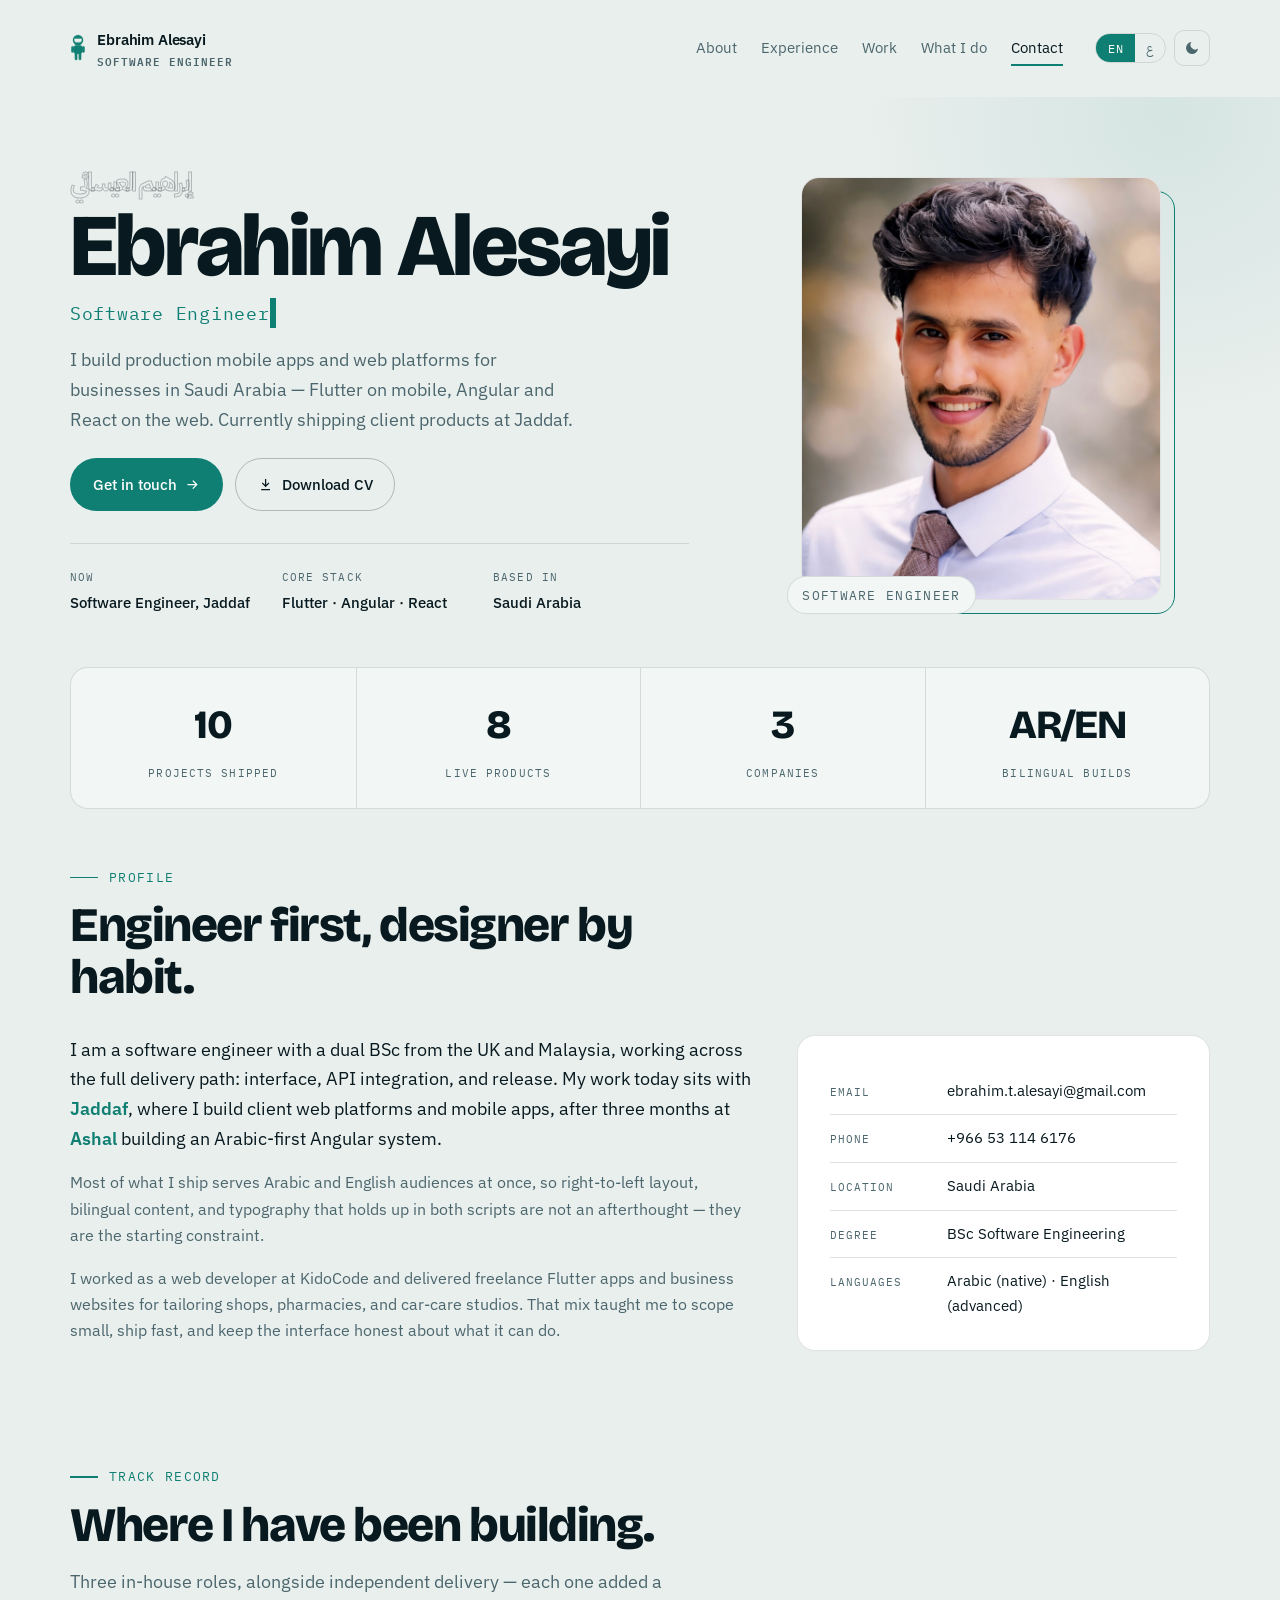
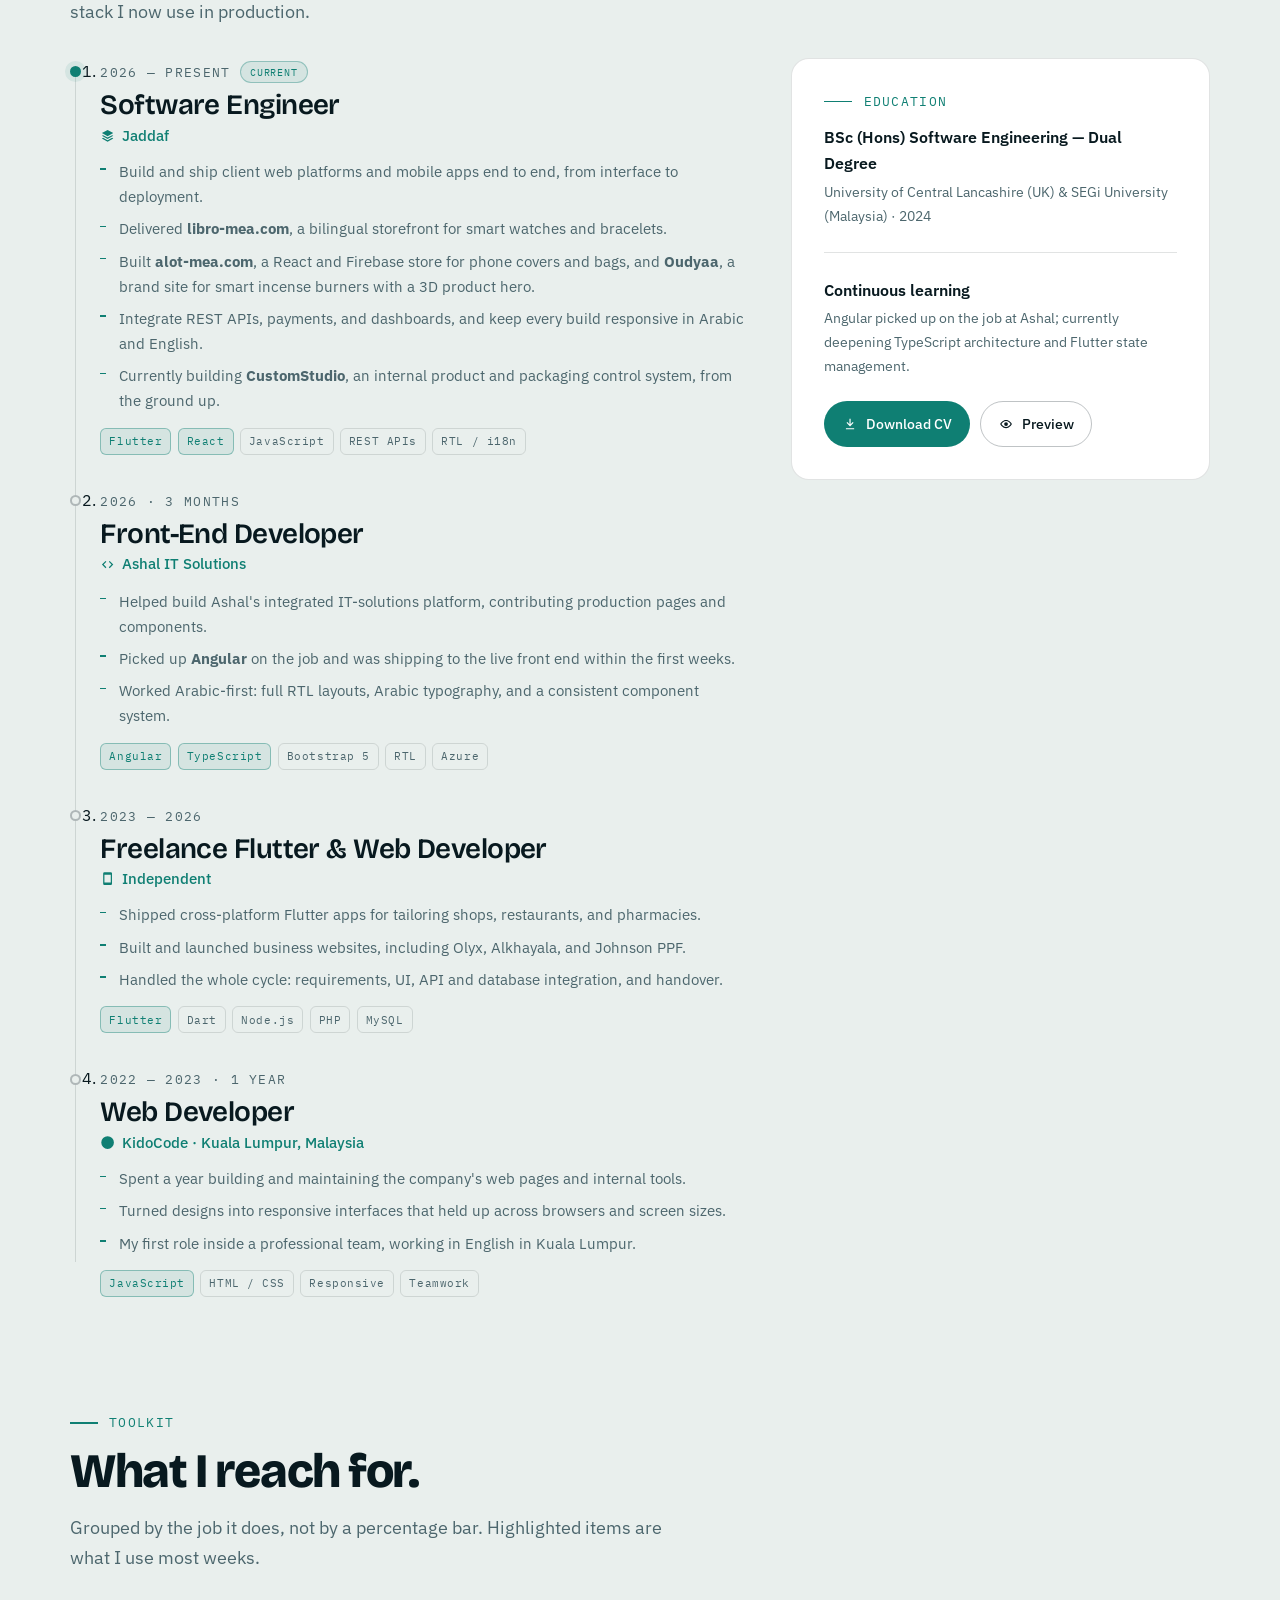
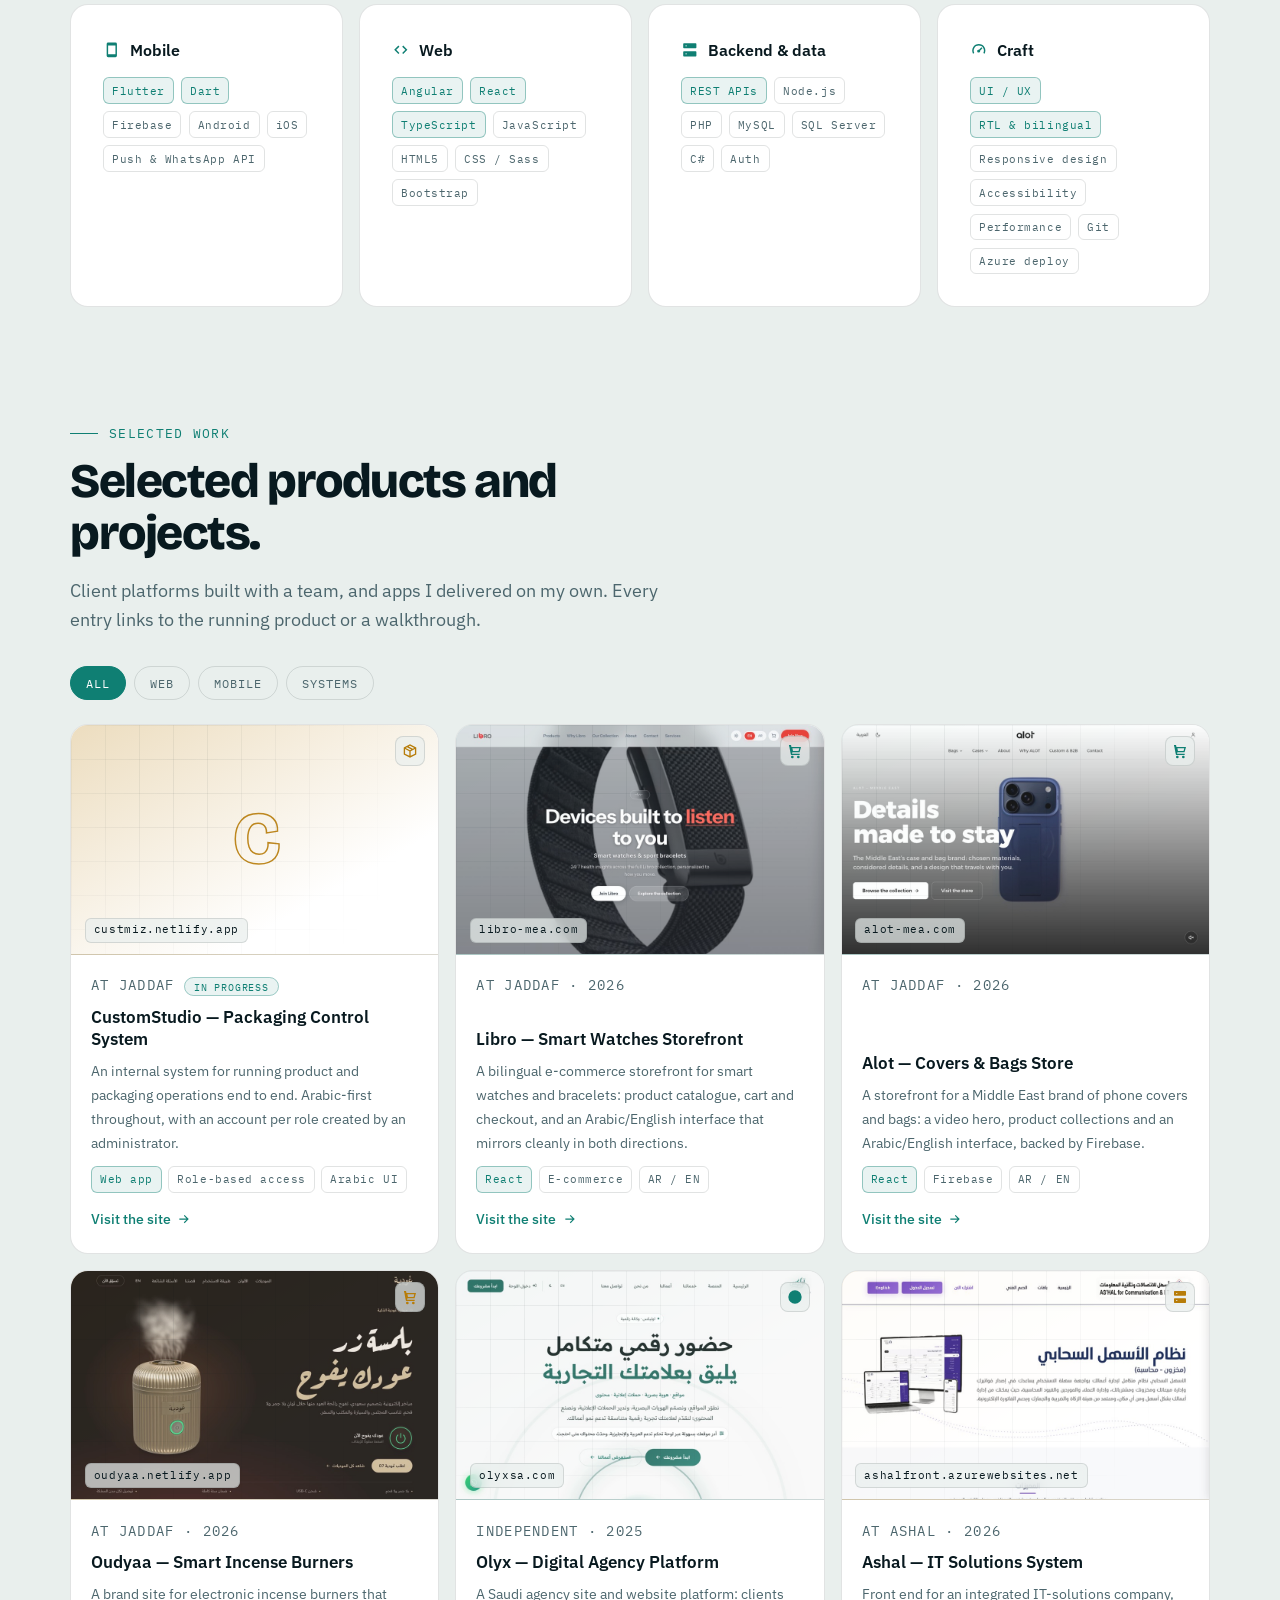
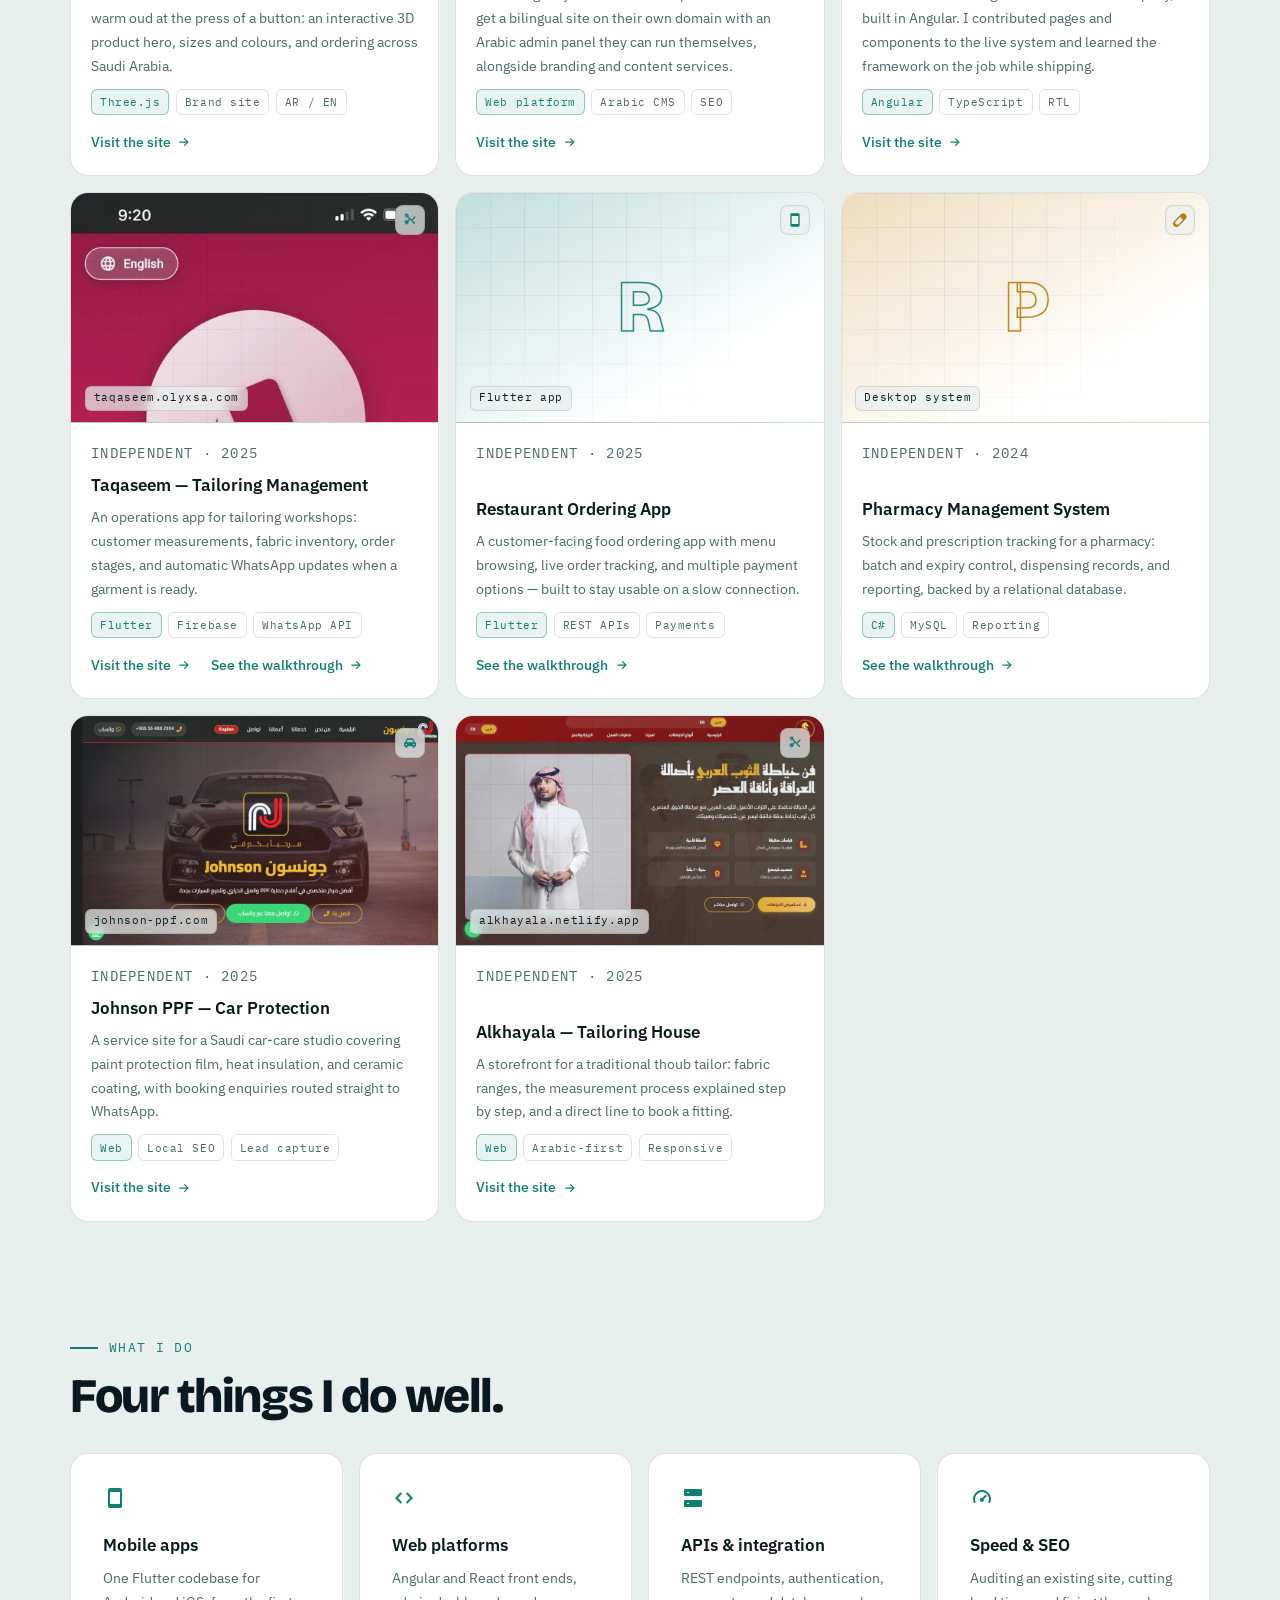
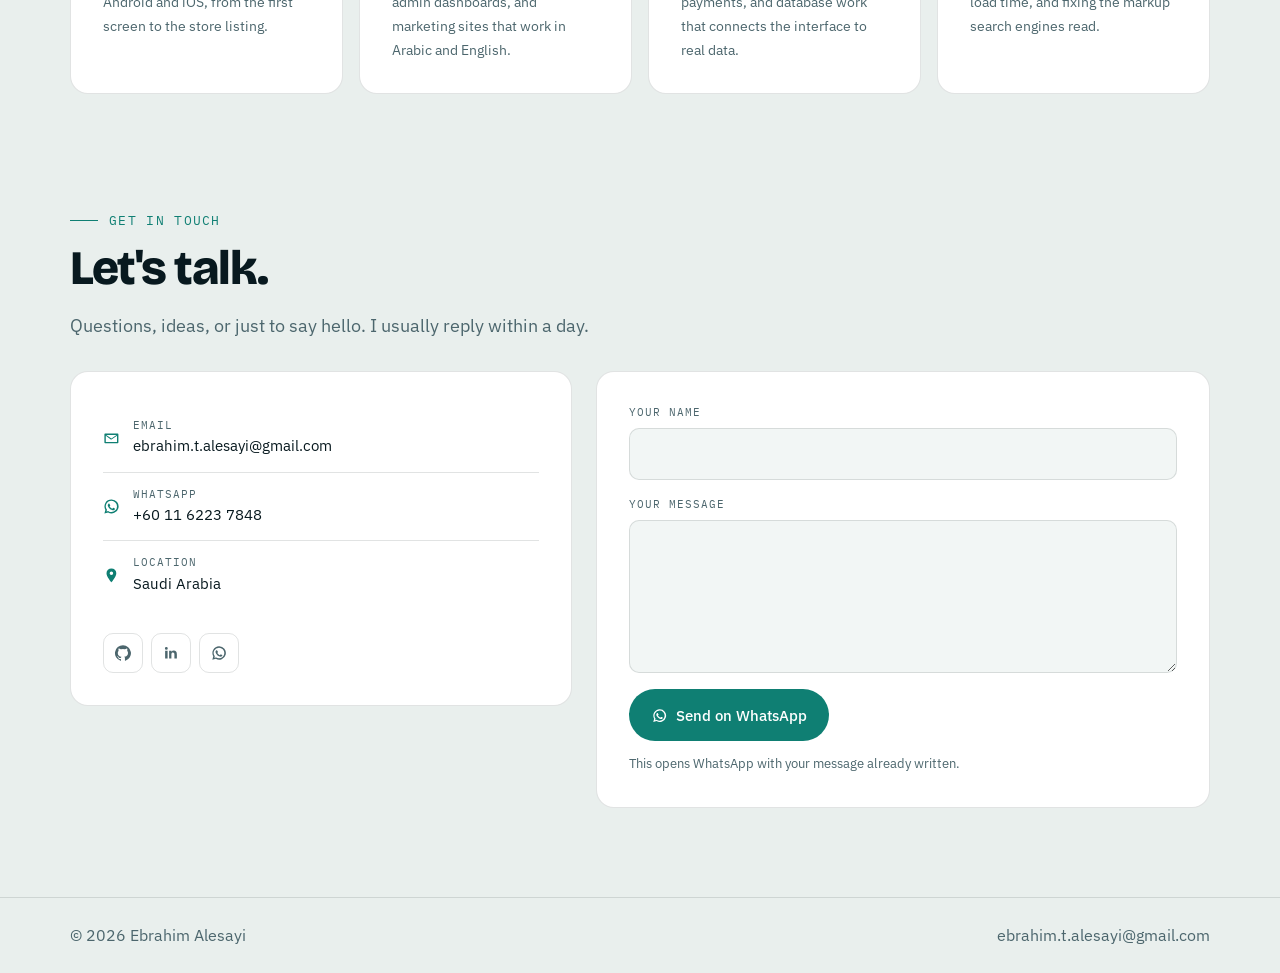
==== commit 16555ff8: "Use the Malaysian number for WhatsApp, keep the Saudi number as the phone Co-Authored-By: Claude Opu" ====
--- a/index.html
+++ b/index.html
@@ -1462,9 +1462,9 @@
             <svg class="svg" aria-hidden="true"><use href="#i-mail"/></svg>
             <span><b data-i18n="f_email">Email</b>ebrahim.t.alesayi@gmail.com</span>
           </a>
-          <a href="https://wa.me/966531146176" target="_blank" rel="noopener">
+          <a href="https://wa.me/601162237848" target="_blank" rel="noopener">
             <svg class="svg" aria-hidden="true"><use href="#i-whatsapp"/></svg>
-            <span><b data-i18n="f_whatsapp">WhatsApp</b><span dir="ltr">+966 53 114 6176</span></span>
+            <span><b data-i18n="f_whatsapp">WhatsApp</b><span dir="ltr">+60 11 6223 7848</span></span>
           </a>
           <div>
             <svg class="svg" aria-hidden="true"><use href="#i-pin"/></svg>
@@ -1474,7 +1474,7 @@
         <div class="socials">
           <a href="https://github.com/ealesayi" target="_blank" rel="noopener" aria-label="GitHub"><svg class="svg"><use href="#i-github"/></svg></a>
           <a href="https://www.linkedin.com/in/ealesayi" target="_blank" rel="noopener" aria-label="LinkedIn"><svg class="svg"><use href="#i-linkedin"/></svg></a>
-          <a href="https://wa.me/966531146176" target="_blank" rel="noopener" aria-label="WhatsApp"><svg class="svg"><use href="#i-whatsapp"/></svg></a>
+          <a href="https://wa.me/601162237848" target="_blank" rel="noopener" aria-label="WhatsApp"><svg class="svg"><use href="#i-whatsapp"/></svg></a>
         </div>
       </div>
 
@@ -1717,7 +1717,7 @@
      Contact form — hands the message to WhatsApp instead of email
      --------------------------------------------------------- */
   var waForm = document.getElementById('waForm');
-  var WA_NUMBER = '966531146176';
+  var WA_NUMBER = '601162237848';
   waForm.addEventListener('submit', function (e) {
     e.preventDefault();
     var ar = document.documentElement.lang === 'ar';
